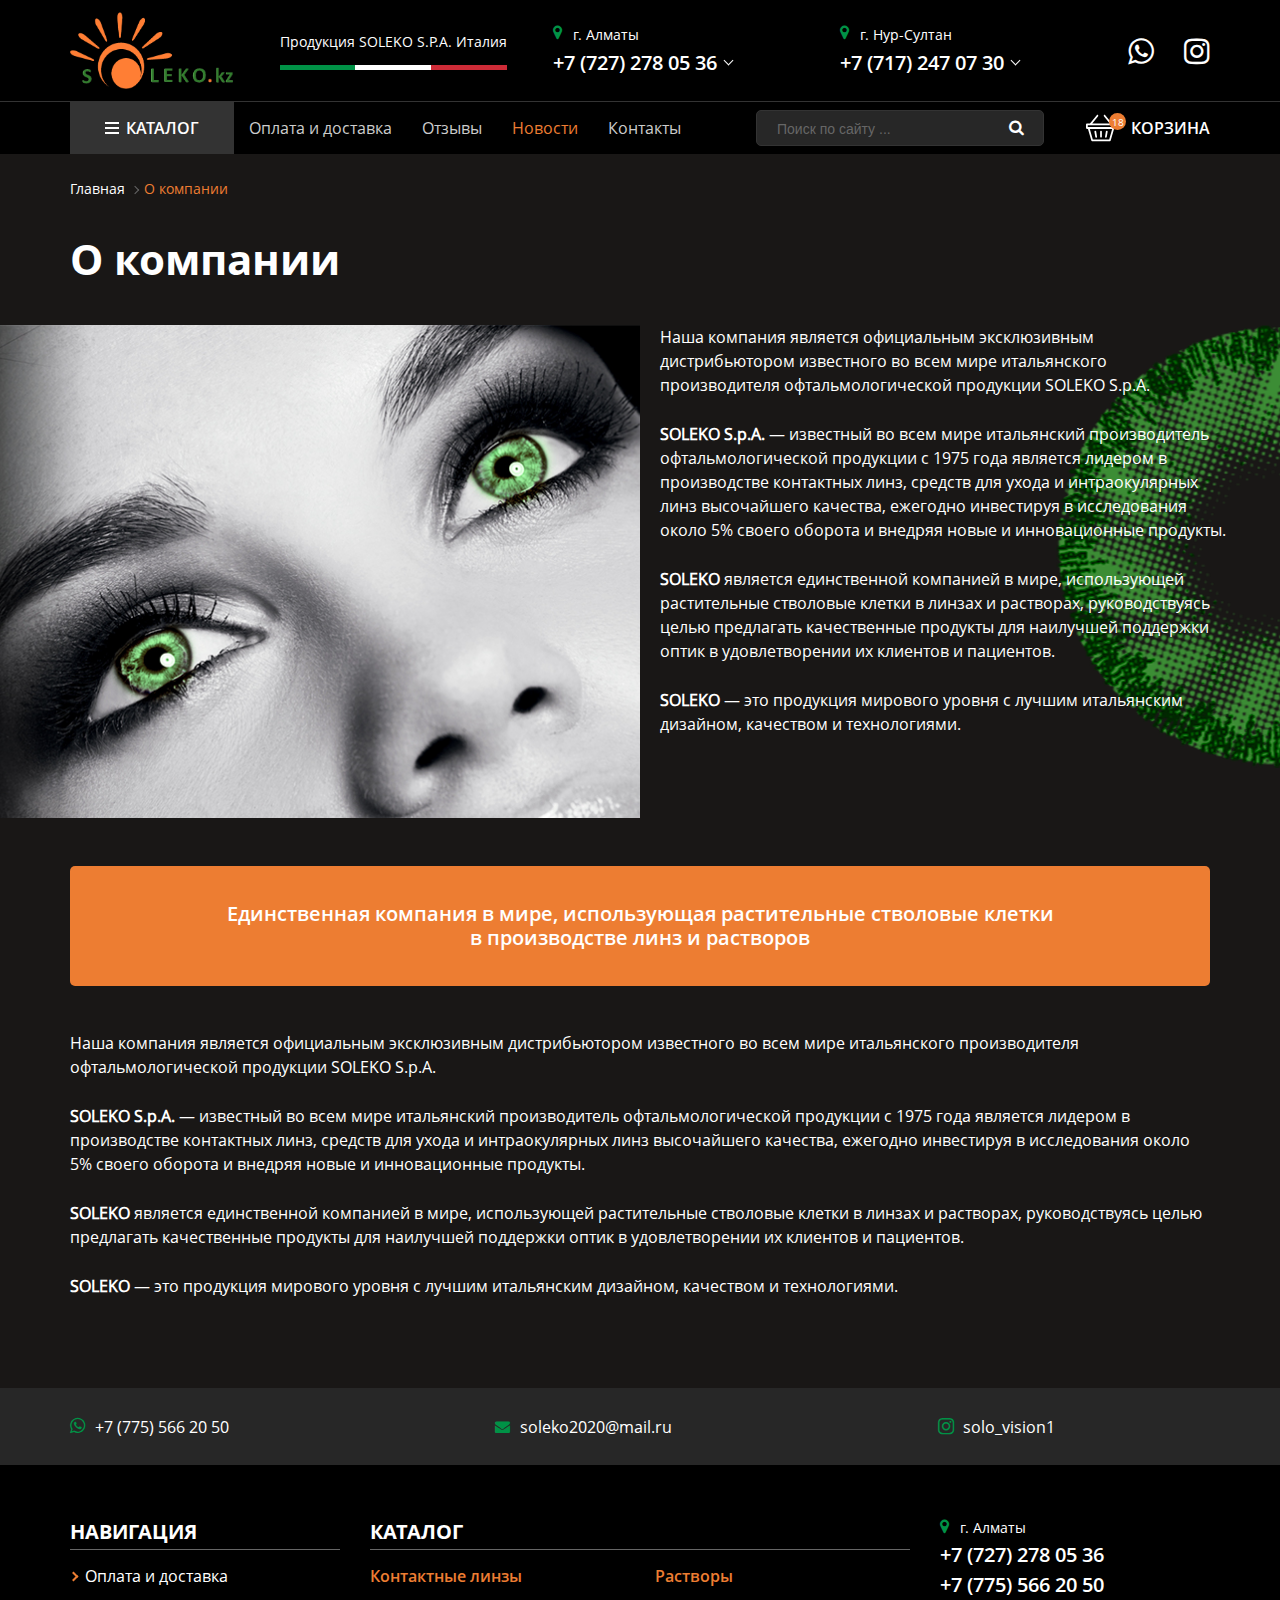
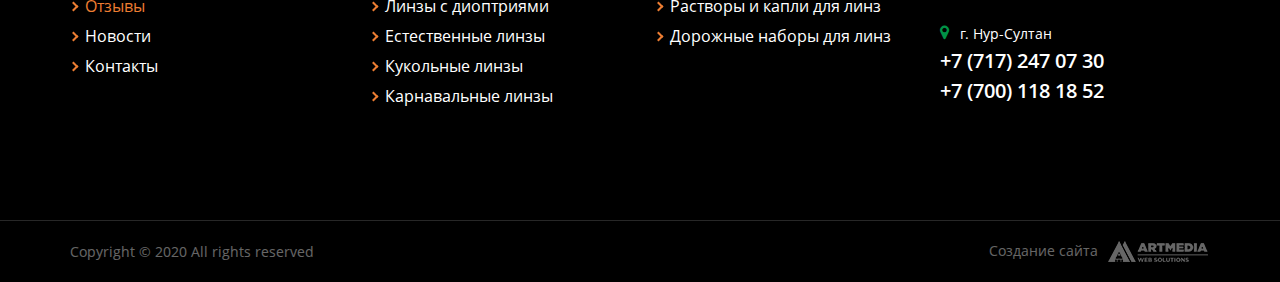
==== about.html @ b7d1049a "initial commit" ====
<!DOCTYPE html>
<html lang="ru">
<head>
	<meta charset="UTF-8">
    <meta name="viewport" content="width=device-width, initial-scale=1.0, maximum-scale=1">
    <meta http-equiv="X-UA-Compatible" content="ie=edge">
	<title>about</title>
	<link rel="stylesheet" href="css/libs.css">
	<link rel="stylesheet" href="css/style.css">
</head>
<body>
	<div class="preload">
		<div class="sk-double-bounce">
			<div class="sk-child sk-double-bounce-1"></div>
			<div class="sk-child sk-double-bounce-2"></div>
		</div>
	</div>
	
	<header class="header">
		<div class="header__upper">
			<div class="nav--btn">
				<span></span>
				<span></span>
				<span></span>
			</div>
			<div class="container flex spb center">
				<a href="index.html" class="logo-link"><img src="./img/logo.png" alt=""></a>
				<div class="col col--italy">
					<div class="text-sm">Продукция SOLEKO S.P.A. Италия</div>
					<div class="it-flag">
						<span></span>
						<span></span>
						<span></span>
					</div>
				</div>
	
				<div class="col col--loc">
					<div class="col--location text-sm">г. Алматы</div>
					<div class="dropdown">
						<a href="tel:+7(727)2780536">+7 (727) 278 05 36</a>
						<div class="trigger"></div>
						<div class="dropdown-menu">
							<a href="tel:+7(727)2780536">+7 (727) 278 05 37</a>
							<a href="tel:+7(727)2780536">+7 (727) 278 05 38</a>
							<a href="tel:+7(727)2780536">+7 (727) 278 05 49</a>
						</div>
					</div>
				</div>
	
				<div class="col col--loc">
					<div class="col--location text-sm">г. Нур-Султан</div>
					<div class="dropdown">
						<a href="tel:+7(727)2780536">+7 (717) 247 07 30</a>
						<div class="trigger"></div>
						<div class="dropdown-menu">
							<a href="tel:+7(727)2780536">+7 (727) 278 05 37</a>
							<a href="tel:+7(727)2780536">+7 (727) 278 05 38</a>
							<a href="tel:+7(727)2780536">+7 (727) 278 05 49</a>
						</div>
					</div>
				</div>
	
				<div class="h-soc flex center">
					<a href="https://wa.me/87272780536" target="_blank"><i class="fa fa-whatsapp" aria-hidden="true"></i></a>
					<a href="#" target="_blank"><i class="fa fa-instagram" aria-hidden="true"></i></a>
				</div>
	
			</div>
		</div>
	
		<div class="header__bottom">
			<div class="container flex spb center">
				<nav class="nav flex spb center">
					<div class="dropdown">
						<div class="ham">
							<span></span>
							<span></span>
							<span></span>
						</div>
						<a href="#" class="trigger">Каталог</a>
						<div class="dropdown-menu">
							<a href="category.html">Контактные линзы</a>
							<a href="category.html">Аксессуары</a>
							<a href="category.html">Растворы</a>
							<a href="category.html">Контактные линзы</a>
							<a href="category.html">Очки</a>
							<a href="category.html">Растворы</a>
						</div>
					</div>
	
					<a href="order.html">Оплата и доставка</a>
					<a href="#">Отзывы</a>
					<a href="#" class="active">Новости</a>
					<a href="contacts.html">Контакты</a>
				</nav>
	
				<div class="search-bar">
					<div class="m search-trigger"><i class="fa fa-search" aria-hidden="true"></i></div>
					<input type="search" required placeholder="Поиск по сайту ...">
					<button type="submit"><i class="fa fa-search" aria-hidden="true"></i></button>
				</div>
	
				<a href="cart.html" class="cart-link flex center">
					<img src="./img/basket.svg" alt="">
					<div class="mark">18</div>
					<span>Корзина</span>
				</a>
	
			</div>
		</div>
	
	</header>
	
	<div class="modal" id="success-send">
		<div class="modal__layer"></div>
		<div class="modal__block">
			<a href="#" class="close"></a>
			<h4>Ваша заявка успешно отправлена</h4>
		</div>
	</div>
	<div class="wrapper page about-page">

    <div class="h-bc container">
			<div class="breadcrumbs">
				<ul>
					<li><a href="index.html">Главная</a></li>
					<li>О компании</li>
				</ul>
			</div>
	
			<h1>О компании</h1>
		</div>

    <main class="ia">
			<img src="./img/side1.jpg" alt="" class="decor1">
			<img src="./img/g-l.png" alt="" class="decor2">
			<div class="ia__container">

        <p>Наша компания является официальным эксклюзивным дистрибьютором известного  во всем мире итальянского производителя офтальмологической  продукции SOLEKO S.p.A.</p>
        <p><b>SOLEKO S.p.A.</b> — известный во всем мире итальянский производитель офтальмологической  продукции с 1975 года является лидером
          в производстве контактных линз,  средств для ухода
          и интраокулярных линз высочайшего качества,  ежегодно инвестируя в исследования около 5% своего оборота и внедряя новые
          и инновационные продукты.</p>
        <p><b>SOLEKO</b> является единственной компанией в мире,  использующей  растительные стволовые клетки в линзах и растворах, руководствуясь  целью предлагать качественные продукты для наилучшей поддержки  оптик в удовлетворении их клиентов и пациентов.</p>
        <p><b>SOLEKO</b> — это продукция мирового уровня с  лучшим итальянским дизайном, качеством и технологиями.</p>

				
      </div>
      
      <div class="container">
        <div class="yellow-bar">
          Единственная компания в мире, использующая растительные стволовые клетки в производстве линз и растворов
        </div>
        <p>Наша компания является официальным эксклюзивным дистрибьютором известного  во всем мире итальянского производителя офтальмологической  продукции SOLEKO S.p.A.</p>
        <p><b>SOLEKO S.p.A.</b> — известный во всем мире итальянский производитель офтальмологической  продукции с 1975 года является лидером
          в производстве контактных линз,  средств для ухода
          и интраокулярных линз высочайшего качества,  ежегодно инвестируя в исследования около 5% своего оборота и внедряя новые
          и инновационные продукты.</p>
        <p><b>SOLEKO</b> является единственной компанией в мире,  использующей  растительные стволовые клетки в линзах и растворах, руководствуясь  целью предлагать качественные продукты для наилучшей поддержки  оптик в удовлетворении их клиентов и пациентов.</p>
        <p><b>SOLEKO</b> — это продукция мирового уровня с  лучшим итальянским дизайном, качеством и технологиями.</p>
      </div>
		</main>


  </div>
  <footer class="footer">
    <div class="footer__upper">
      <div class="container flex center spb">
        <a href="https://wa.me/87755662050" target="_blank" class="col--whatsapp">
          <span>+7 (775) 566 20 50</span>
        </a>
  
        <a href="mailto:soleko2020@mail.ru" target="_blank" class="col--email">
          <span>soleko2020@mail.ru</span>
        </a>
  
        <a href="#" target="_blank" class="col--inst">
          <span>solo_vision1</span>
        </a>
      </div>    
    </div>
  
    <div class="footer__middle">
      <div class="container grid3">
        <div class="f_col f--nav">
          <div class="f_col--title">Навигация</div>
          <ul class="check--list">
            <li><a href="#">Оплата и доставка</a></li>
            <li><a href="#" class="active">Отзывы</a></li>
            <li><a href="#">Новости</a></li>
            <li><a href="contacts.html">Контакты</a></li>
          </ul>
        </div>
  
        <div class="f_col f--cat">
          <div class="f_col--title">Каталог</div>
          <div class="grid2">
  
            <ul class="check--list with--subs">
              <li class="sub">Контактные линзы</li>
              <li><a href="category.html">Линзы с диоптриями</a></li>
              <li><a href="category.html">Естественные линзы</a></li>
              <li><a href="category.html">Кукольные линзы</a></li>
              <li><a href="category.html">Карнавальные линзы</a></li>
            </ul>
  
            <ul class="check--list with--subs">
              <li class="sub">Растворы</li>
              <li><a href="category.html">Растворы и капли для линз</a></li>
              <li><a href="category.html">Дорожные наборы для линз</a></li>
            </ul>
  
          </div>
        </div>
  
        <div class="f_col f--locations">
          <div class="loc--unit">
            <div class="col--location">г. Алматы</div>
            <a href="tel:+77272780536">+7 (727) 278 05 36</a>
            <a href="tel:+77272780536">+7 (775) 566 20 50</a>
          </div>
  
          <div class="loc--unit">
            <div class="col--location">г. Нур-Султан</div>
            <a href="tel:+77272780536">+7 (717) 247 07 30</a>
            <a href="tel:+77272780536">+7 (700) 118 18 52</a>
          </div>
        </div>
      </div>  
    </div>
  
    <div class="footer__bottom">
      <div class="container flex spb center">
        <div class="copy">Copyright © 2020 All rights reserved</div>
        <div class="art-link">
          <a href="https://www.artmedia.kz/" target="_blank">Создание сайта</a>
          <img src="./img/art.png" alt="">
        </div>
      </div>
    </div>
  </footer>
  <script type="text/javascript" src="js/jquery.js"></script>
  <script type="text/javascript" src="js/libs.js"></script>
  <script>
    wow = new WOW({
      boxClass:     'wow',      
      animateClass: 'animated', 
      offset:       0,          
      mobile:       false,       
      live:         true        
  })
  wow.init();		
  </script>
  <script type="text/javascript" src="js/main.js"></script>
  </body>
</html>
---- css/libs.css ----
@charset 'UTF-8';.slick-next,.slick-prev{font-size:0;line-height:0;position:absolute;top:50%;display:block;width:20px;height:20px;padding:0;-webkit-transform:translate(0,-50%);-ms-transform:translate(0,-50%);transform:translate(0,-50%);cursor:pointer;color:transparent;border:none;outline:0;background:0 0}.slick-next:focus,.slick-next:hover,.slick-prev:focus,.slick-prev:hover{color:transparent;outline:0;background:0 0}.slick-next:focus:before,.slick-next:hover:before,.slick-prev:focus:before,.slick-prev:hover:before{opacity:1}.slick-next.slick-disabled:before,.slick-prev.slick-disabled:before{opacity:.25}.slick-next:before,.slick-prev:before{font-family:slick;font-size:20px;line-height:1;opacity:.75;color:#fff;-webkit-font-smoothing:antialiased;-moz-osx-font-smoothing:grayscale}.slick-prev{left:-25px}[dir=rtl] .slick-prev{right:-25px;left:auto}.slick-prev:before{content:'←'}[dir=rtl] .slick-prev:before{content:'→'}.slick-next{right:-25px}[dir=rtl] .slick-next{right:auto;left:-25px}.slick-next:before{content:'→'}[dir=rtl] .slick-next:before{content:'←'}.slick-dotted.slick-slider{margin-bottom:30px}.slick-dots{position:absolute;bottom:-25px;display:block;width:100%;padding:0;margin:0;list-style:none;text-align:center}.slick-dots li{position:relative;display:inline-block;width:20px;height:20px;margin:0 5px;padding:0;cursor:pointer}.slick-dots li button{font-size:0;line-height:0;display:block;width:20px;height:20px;padding:5px;cursor:pointer;color:transparent;border:0;outline:0;background:0 0}.slick-dots li button:focus,.slick-dots li button:hover{outline:0}.slick-dots li button:focus:before,.slick-dots li button:hover:before{opacity:1}.slick-dots li button:before{font-family:slick;font-size:6px;line-height:20px;position:absolute;top:0;left:0;width:20px;height:20px;content:'•';text-align:center;opacity:.25;color:#000;-webkit-font-smoothing:antialiased;-moz-osx-font-smoothing:grayscale}.slick-dots li.slick-active button:before{opacity:.75;color:#000}.slick-slider{position:relative;display:block;box-sizing:border-box;-webkit-user-select:none;-moz-user-select:none;-ms-user-select:none;user-select:none;-webkit-touch-callout:none;-khtml-user-select:none;-ms-touch-action:pan-y;touch-action:pan-y;-webkit-tap-highlight-color:transparent}.slick-list{position:relative;display:block;overflow:hidden;margin:0;padding:0}.slick-list:focus{outline:0}.slick-list.dragging{cursor:pointer;cursor:hand}.slick-slider .slick-list,.slick-slider .slick-track{-webkit-transform:translate3d(0,0,0);-moz-transform:translate3d(0,0,0);-ms-transform:translate3d(0,0,0);-o-transform:translate3d(0,0,0);transform:translate3d(0,0,0)}.slick-track{position:relative;top:0;left:0;display:block}.slick-track:after,.slick-track:before{display:table;content:''}.slick-track:after{clear:both}.slick-loading .slick-track{visibility:hidden}.slick-slide{display:none;float:left;height:100%;min-height:1px}[dir=rtl] .slick-slide{float:right}.slick-slide img{display:block}.slick-slide.slick-loading img{display:none}.slick-slide.dragging img{pointer-events:none}.slick-initialized .slick-slide{display:block}.slick-loading .slick-slide{visibility:hidden}.slick-vertical .slick-slide{display:block;height:auto;border:1px solid transparent}.slick-arrow.slick-hidden{display:none}/*!
 * animate.css -http://daneden.me/animate
 * Version - 3.5.2
 * Licensed under the MIT license - http://opensource.org/licenses/MIT
 *
 * Copyright (c) 2017 Daniel Eden
 */.animated{animation-duration:1s;animation-fill-mode:both}.animated.infinite{animation-iteration-count:infinite}.animated.hinge{animation-duration:2s}.animated.bounceIn,.animated.bounceOut,.animated.flipOutX,.animated.flipOutY{animation-duration:.75s}@keyframes bounce{20%,53%,80%,from,to{animation-timing-function:cubic-bezier(.215,.61,.355,1);transform:translate3d(0,0,0)}40%,43%{animation-timing-function:cubic-bezier(.755,.050,.855,.060);transform:translate3d(0,-30px,0)}70%{animation-timing-function:cubic-bezier(.755,.050,.855,.060);transform:translate3d(0,-15px,0)}90%{transform:translate3d(0,-4px,0)}}.bounce{animation-name:bounce;transform-origin:center bottom}@keyframes flash{50%,from,to{opacity:1}25%,75%{opacity:0}}.flash{animation-name:flash}@keyframes pulse{from{transform:scale3d(1,1,1)}50%{transform:scale3d(1.05,1.05,1.05)}to{transform:scale3d(1,1,1)}}.pulse{animation-name:pulse}@keyframes rubberBand{from{transform:scale3d(1,1,1)}30%{transform:scale3d(1.25,.75,1)}40%{transform:scale3d(.75,1.25,1)}50%{transform:scale3d(1.15,.85,1)}65%{transform:scale3d(.95,1.05,1)}75%{transform:scale3d(1.05,.95,1)}to{transform:scale3d(1,1,1)}}.rubberBand{animation-name:rubberBand}@keyframes shake{from,to{transform:translate3d(0,0,0)}10%,30%,50%,70%,90%{transform:translate3d(-10px,0,0)}20%,40%,60%,80%{transform:translate3d(10px,0,0)}}.shake{animation-name:shake}@keyframes headShake{0%{transform:translateX(0)}6.5%{transform:translateX(-6px) rotateY(-9deg)}18.5%{transform:translateX(5px) rotateY(7deg)}31.5%{transform:translateX(-3px) rotateY(-5deg)}43.5%{transform:translateX(2px) rotateY(3deg)}50%{transform:translateX(0)}}.headShake{animation-timing-function:ease-in-out;animation-name:headShake}@keyframes swing{20%{transform:rotate3d(0,0,1,15deg)}40%{transform:rotate3d(0,0,1,-10deg)}60%{transform:rotate3d(0,0,1,5deg)}80%{transform:rotate3d(0,0,1,-5deg)}to{transform:rotate3d(0,0,1,0deg)}}.swing{transform-origin:top center;animation-name:swing}@keyframes tada{from{transform:scale3d(1,1,1)}10%,20%{transform:scale3d(.9,.9,.9) rotate3d(0,0,1,-3deg)}30%,50%,70%,90%{transform:scale3d(1.1,1.1,1.1) rotate3d(0,0,1,3deg)}40%,60%,80%{transform:scale3d(1.1,1.1,1.1) rotate3d(0,0,1,-3deg)}to{transform:scale3d(1,1,1)}}.tada{animation-name:tada}@keyframes wobble{from{transform:none}15%{transform:translate3d(-25%,0,0) rotate3d(0,0,1,-5deg)}30%{transform:translate3d(20%,0,0) rotate3d(0,0,1,3deg)}45%{transform:translate3d(-15%,0,0) rotate3d(0,0,1,-3deg)}60%{transform:translate3d(10%,0,0) rotate3d(0,0,1,2deg)}75%{transform:translate3d(-5%,0,0) rotate3d(0,0,1,-1deg)}to{transform:none}}.wobble{animation-name:wobble}@keyframes jello{11.1%,from,to{transform:none}22.2%{transform:skewX(-12.5deg) skewY(-12.5deg)}33.3%{transform:skewX(6.25deg) skewY(6.25deg)}44.4%{transform:skewX(-3.125deg) skewY(-3.125deg)}55.5%{transform:skewX(1.5625deg) skewY(1.5625deg)}66.6%{transform:skewX(-.78125deg) skewY(-.78125deg)}77.7%{transform:skewX(.390625deg) skewY(.390625deg)}88.8%{transform:skewX(-.1953125deg) skewY(-.1953125deg)}}.jello{animation-name:jello;transform-origin:center}@keyframes bounceIn{20%,40%,60%,80%,from,to{animation-timing-function:cubic-bezier(.215,.61,.355,1)}0%{opacity:0;transform:scale3d(.3,.3,.3)}20%{transform:scale3d(1.1,1.1,1.1)}40%{transform:scale3d(.9,.9,.9)}60%{opacity:1;transform:scale3d(1.03,1.03,1.03)}80%{transform:scale3d(.97,.97,.97)}to{opacity:1;transform:scale3d(1,1,1)}}.bounceIn{animation-name:bounceIn}@keyframes bounceInDown{60%,75%,90%,from,to{animation-timing-function:cubic-bezier(.215,.61,.355,1)}0%{opacity:0;transform:translate3d(0,-3000px,0)}60%{opacity:1;transform:translate3d(0,25px,0)}75%{transform:translate3d(0,-10px,0)}90%{transform:translate3d(0,5px,0)}to{transform:none}}.bounceInDown{animation-name:bounceInDown}@keyframes bounceInLeft{60%,75%,90%,from,to{animation-timing-function:cubic-bezier(.215,.61,.355,1)}0%{opacity:0;transform:translate3d(-3000px,0,0)}60%{opacity:1;transform:translate3d(25px,0,0)}75%{transform:translate3d(-10px,0,0)}90%{transform:translate3d(5px,0,0)}to{transform:none}}.bounceInLeft{animation-name:bounceInLeft}@keyframes bounceInRight{60%,75%,90%,from,to{animation-timing-function:cubic-bezier(.215,.61,.355,1)}from{opacity:0;transform:translate3d(3000px,0,0)}60%{opacity:1;transform:translate3d(-25px,0,0)}75%{transform:translate3d(10px,0,0)}90%{transform:translate3d(-5px,0,0)}to{transform:none}}.bounceInRight{animation-name:bounceInRight}@keyframes bounceInUp{60%,75%,90%,from,to{animation-timing-function:cubic-bezier(.215,.61,.355,1)}from{opacity:0;transform:translate3d(0,3000px,0)}60%{opacity:1;transform:translate3d(0,-20px,0)}75%{transform:translate3d(0,10px,0)}90%{transform:translate3d(0,-5px,0)}to{transform:translate3d(0,0,0)}}.bounceInUp{animation-name:bounceInUp}@keyframes bounceOut{20%{transform:scale3d(.9,.9,.9)}50%,55%{opacity:1;transform:scale3d(1.1,1.1,1.1)}to{opacity:0;transform:scale3d(.3,.3,.3)}}.bounceOut{animation-name:bounceOut}@keyframes bounceOutDown{20%{transform:translate3d(0,10px,0)}40%,45%{opacity:1;transform:translate3d(0,-20px,0)}to{opacity:0;transform:translate3d(0,2000px,0)}}.bounceOutDown{animation-name:bounceOutDown}@keyframes bounceOutLeft{20%{opacity:1;transform:translate3d(20px,0,0)}to{opacity:0;transform:translate3d(-2000px,0,0)}}.bounceOutLeft{animation-name:bounceOutLeft}@keyframes bounceOutRight{20%{opacity:1;transform:translate3d(-20px,0,0)}to{opacity:0;transform:translate3d(2000px,0,0)}}.bounceOutRight{animation-name:bounceOutRight}@keyframes bounceOutUp{20%{transform:translate3d(0,-10px,0)}40%,45%{opacity:1;transform:translate3d(0,20px,0)}to{opacity:0;transform:translate3d(0,-2000px,0)}}.bounceOutUp{animation-name:bounceOutUp}@keyframes fadeIn{from{opacity:0}to{opacity:1}}.fadeIn{animation-name:fadeIn}@keyframes fadeInDown{from{opacity:0;transform:translate3d(0,-100%,0)}to{opacity:1;transform:none}}.fadeInDown{animation-name:fadeInDown}@keyframes fadeInDownBig{from{opacity:0;transform:translate3d(0,-2000px,0)}to{opacity:1;transform:none}}.fadeInDownBig{animation-name:fadeInDownBig}@keyframes fadeInLeft{from{opacity:0;transform:translate3d(-100%,0,0)}to{opacity:1;transform:none}}.fadeInLeft{animation-name:fadeInLeft}@keyframes fadeInLeftBig{from{opacity:0;transform:translate3d(-2000px,0,0)}to{opacity:1;transform:none}}.fadeInLeftBig{animation-name:fadeInLeftBig}@keyframes fadeInRight{from{opacity:0;transform:translate3d(100%,0,0)}to{opacity:1;transform:none}}.fadeInRight{animation-name:fadeInRight}@keyframes fadeInRightBig{from{opacity:0;transform:translate3d(2000px,0,0)}to{opacity:1;transform:none}}.fadeInRightBig{animation-name:fadeInRightBig}@keyframes fadeInUp{from{opacity:0;transform:translate3d(0,100%,0)}to{opacity:1;transform:none}}.fadeInUp{animation-name:fadeInUp}@keyframes fadeInUpBig{from{opacity:0;transform:translate3d(0,2000px,0)}to{opacity:1;transform:none}}.fadeInUpBig{animation-name:fadeInUpBig}@keyframes fadeOut{from{opacity:1}to{opacity:0}}.fadeOut{animation-name:fadeOut}@keyframes fadeOutDown{from{opacity:1}to{opacity:0;transform:translate3d(0,100%,0)}}.fadeOutDown{animation-name:fadeOutDown}@keyframes fadeOutDownBig{from{opacity:1}to{opacity:0;transform:translate3d(0,2000px,0)}}.fadeOutDownBig{animation-name:fadeOutDownBig}@keyframes fadeOutLeft{from{opacity:1}to{opacity:0;transform:translate3d(-100%,0,0)}}.fadeOutLeft{animation-name:fadeOutLeft}@keyframes fadeOutLeftBig{from{opacity:1}to{opacity:0;transform:translate3d(-2000px,0,0)}}.fadeOutLeftBig{animation-name:fadeOutLeftBig}@keyframes fadeOutRight{from{opacity:1}to{opacity:0;transform:translate3d(100%,0,0)}}.fadeOutRight{animation-name:fadeOutRight}@keyframes fadeOutRightBig{from{opacity:1}to{opacity:0;transform:translate3d(2000px,0,0)}}.fadeOutRightBig{animation-name:fadeOutRightBig}@keyframes fadeOutUp{from{opacity:1}to{opacity:0;transform:translate3d(0,-100%,0)}}.fadeOutUp{animation-name:fadeOutUp}@keyframes fadeOutUpBig{from{opacity:1}to{opacity:0;transform:translate3d(0,-2000px,0)}}.fadeOutUpBig{animation-name:fadeOutUpBig}@keyframes flip{from{transform:perspective(400px) rotate3d(0,1,0,-360deg);animation-timing-function:ease-out}40%{transform:perspective(400px) translate3d(0,0,150px) rotate3d(0,1,0,-190deg);animation-timing-function:ease-out}50%{transform:perspective(400px) translate3d(0,0,150px) rotate3d(0,1,0,-170deg);animation-timing-function:ease-in}80%{transform:perspective(400px) scale3d(.95,.95,.95);animation-timing-function:ease-in}to{transform:perspective(400px);animation-timing-function:ease-in}}.animated.flip{-webkit-backface-visibility:visible;backface-visibility:visible;animation-name:flip}@keyframes flipInX{from{transform:perspective(400px) rotate3d(1,0,0,90deg);animation-timing-function:ease-in;opacity:0}40%{transform:perspective(400px) rotate3d(1,0,0,-20deg);animation-timing-function:ease-in}60%{transform:perspective(400px) rotate3d(1,0,0,10deg);opacity:1}80%{transform:perspective(400px) rotate3d(1,0,0,-5deg)}to{transform:perspective(400px)}}.flipInX{-webkit-backface-visibility:visible!important;backface-visibility:visible!important;animation-name:flipInX}@keyframes flipInY{from{transform:perspective(400px) rotate3d(0,1,0,90deg);animation-timing-function:ease-in;opacity:0}40%{transform:perspective(400px) rotate3d(0,1,0,-20deg);animation-timing-function:ease-in}60%{transform:perspective(400px) rotate3d(0,1,0,10deg);opacity:1}80%{transform:perspective(400px) rotate3d(0,1,0,-5deg)}to{transform:perspective(400px)}}.flipInY{-webkit-backface-visibility:visible!important;backface-visibility:visible!important;animation-name:flipInY}@keyframes flipOutX{from{transform:perspective(400px)}30%{transform:perspective(400px) rotate3d(1,0,0,-20deg);opacity:1}to{transform:perspective(400px) rotate3d(1,0,0,90deg);opacity:0}}.flipOutX{animation-name:flipOutX;-webkit-backface-visibility:visible!important;backface-visibility:visible!important}@keyframes flipOutY{from{transform:perspective(400px)}30%{transform:perspective(400px) rotate3d(0,1,0,-15deg);opacity:1}to{transform:perspective(400px) rotate3d(0,1,0,90deg);opacity:0}}.flipOutY{-webkit-backface-visibility:visible!important;backface-visibility:visible!important;animation-name:flipOutY}@keyframes lightSpeedIn{from{transform:translate3d(100%,0,0) skewX(-30deg);opacity:0}60%{transform:skewX(20deg);opacity:1}80%{transform:skewX(-5deg);opacity:1}to{transform:none;opacity:1}}.lightSpeedIn{animation-name:lightSpeedIn;animation-timing-function:ease-out}@keyframes lightSpeedOut{from{opacity:1}to{transform:translate3d(100%,0,0) skewX(30deg);opacity:0}}.lightSpeedOut{animation-name:lightSpeedOut;animation-timing-function:ease-in}@keyframes rotateIn{from{transform-origin:center;transform:rotate3d(0,0,1,-200deg);opacity:0}to{transform-origin:center;transform:none;opacity:1}}.rotateIn{animation-name:rotateIn}@keyframes rotateInDownLeft{from{transform-origin:left bottom;transform:rotate3d(0,0,1,-45deg);opacity:0}to{transform-origin:left bottom;transform:none;opacity:1}}.rotateInDownLeft{animation-name:rotateInDownLeft}@keyframes rotateInDownRight{from{transform-origin:right bottom;transform:rotate3d(0,0,1,45deg);opacity:0}to{transform-origin:right bottom;transform:none;opacity:1}}.rotateInDownRight{animation-name:rotateInDownRight}@keyframes rotateInUpLeft{from{transform-origin:left bottom;transform:rotate3d(0,0,1,45deg);opacity:0}to{transform-origin:left bottom;transform:none;opacity:1}}.rotateInUpLeft{animation-name:rotateInUpLeft}@keyframes rotateInUpRight{from{transform-origin:right bottom;transform:rotate3d(0,0,1,-90deg);opacity:0}to{transform-origin:right bottom;transform:none;opacity:1}}.rotateInUpRight{animation-name:rotateInUpRight}@keyframes rotateOut{from{transform-origin:center;opacity:1}to{transform-origin:center;transform:rotate3d(0,0,1,200deg);opacity:0}}.rotateOut{animation-name:rotateOut}@keyframes rotateOutDownLeft{from{transform-origin:left bottom;opacity:1}to{transform-origin:left bottom;transform:rotate3d(0,0,1,45deg);opacity:0}}.rotateOutDownLeft{animation-name:rotateOutDownLeft}@keyframes rotateOutDownRight{from{transform-origin:right bottom;opacity:1}to{transform-origin:right bottom;transform:rotate3d(0,0,1,-45deg);opacity:0}}.rotateOutDownRight{animation-name:rotateOutDownRight}@keyframes rotateOutUpLeft{from{transform-origin:left bottom;opacity:1}to{transform-origin:left bottom;transform:rotate3d(0,0,1,-45deg);opacity:0}}.rotateOutUpLeft{animation-name:rotateOutUpLeft}@keyframes rotateOutUpRight{from{transform-origin:right bottom;opacity:1}to{transform-origin:right bottom;transform:rotate3d(0,0,1,90deg);opacity:0}}.rotateOutUpRight{animation-name:rotateOutUpRight}@keyframes hinge{0%{transform-origin:top left;animation-timing-function:ease-in-out}20%,60%{transform:rotate3d(0,0,1,80deg);transform-origin:top left;animation-timing-function:ease-in-out}40%,80%{transform:rotate3d(0,0,1,60deg);transform-origin:top left;animation-timing-function:ease-in-out;opacity:1}to{transform:translate3d(0,700px,0);opacity:0}}.hinge{animation-name:hinge}@keyframes jackInTheBox{from{opacity:0;transform:scale(.1) rotate(30deg);transform-origin:center bottom}50%{transform:rotate(-10deg)}70%{transform:rotate(3deg)}to{opacity:1;transform:scale(1)}}.jackInTheBox{animation-name:jackInTheBox}@keyframes rollIn{from{opacity:0;transform:translate3d(-100%,0,0) rotate3d(0,0,1,-120deg)}to{opacity:1;transform:none}}.rollIn{animation-name:rollIn}@keyframes rollOut{from{opacity:1}to{opacity:0;transform:translate3d(100%,0,0) rotate3d(0,0,1,120deg)}}.rollOut{animation-name:rollOut}@keyframes zoomIn{from{opacity:0;transform:scale3d(.3,.3,.3)}50%{opacity:1}}.zoomIn{animation-name:zoomIn}@keyframes zoomInDown{from{opacity:0;transform:scale3d(.1,.1,.1) translate3d(0,-1000px,0);animation-timing-function:cubic-bezier(.55,.055,.675,.19)}60%{opacity:1;transform:scale3d(.475,.475,.475) translate3d(0,60px,0);animation-timing-function:cubic-bezier(.175,.885,.32,1)}}.zoomInDown{animation-name:zoomInDown}@keyframes zoomInLeft{from{opacity:0;transform:scale3d(.1,.1,.1) translate3d(-1000px,0,0);animation-timing-function:cubic-bezier(.55,.055,.675,.19)}60%{opacity:1;transform:scale3d(.475,.475,.475) translate3d(10px,0,0);animation-timing-function:cubic-bezier(.175,.885,.32,1)}}.zoomInLeft{animation-name:zoomInLeft}@keyframes zoomInRight{from{opacity:0;transform:scale3d(.1,.1,.1) translate3d(1000px,0,0);animation-timing-function:cubic-bezier(.55,.055,.675,.19)}60%{opacity:1;transform:scale3d(.475,.475,.475) translate3d(-10px,0,0);animation-timing-function:cubic-bezier(.175,.885,.32,1)}}.zoomInRight{animation-name:zoomInRight}@keyframes zoomInUp{from{opacity:0;transform:scale3d(.1,.1,.1) translate3d(0,1000px,0);animation-timing-function:cubic-bezier(.55,.055,.675,.19)}60%{opacity:1;transform:scale3d(.475,.475,.475) translate3d(0,-60px,0);animation-timing-function:cubic-bezier(.175,.885,.32,1)}}.zoomInUp{animation-name:zoomInUp}@keyframes zoomOut{from{opacity:1}50%{opacity:0;transform:scale3d(.3,.3,.3)}to{opacity:0}}.zoomOut{animation-name:zoomOut}@keyframes zoomOutDown{40%{opacity:1;transform:scale3d(.475,.475,.475) translate3d(0,-60px,0);animation-timing-function:cubic-bezier(.55,.055,.675,.19)}to{opacity:0;transform:scale3d(.1,.1,.1) translate3d(0,2000px,0);transform-origin:center bottom;animation-timing-function:cubic-bezier(.175,.885,.32,1)}}.zoomOutDown{animation-name:zoomOutDown}@keyframes zoomOutLeft{40%{opacity:1;transform:scale3d(.475,.475,.475) translate3d(42px,0,0)}to{opacity:0;transform:scale(.1) translate3d(-2000px,0,0);transform-origin:left center}}.zoomOutLeft{animation-name:zoomOutLeft}@keyframes zoomOutRight{40%{opacity:1;transform:scale3d(.475,.475,.475) translate3d(-42px,0,0)}to{opacity:0;transform:scale(.1) translate3d(2000px,0,0);transform-origin:right center}}.zoomOutRight{animation-name:zoomOutRight}@keyframes zoomOutUp{40%{opacity:1;transform:scale3d(.475,.475,.475) translate3d(0,60px,0);animation-timing-function:cubic-bezier(.55,.055,.675,.19)}to{opacity:0;transform:scale3d(.1,.1,.1) translate3d(0,-2000px,0);transform-origin:center bottom;animation-timing-function:cubic-bezier(.175,.885,.32,1)}}.zoomOutUp{animation-name:zoomOutUp}@keyframes slideInDown{from{transform:translate3d(0,-100%,0);visibility:visible}to{transform:translate3d(0,0,0)}}.slideInDown{animation-name:slideInDown}@keyframes slideInLeft{from{transform:translate3d(-100%,0,0);visibility:visible}to{transform:translate3d(0,0,0)}}.slideInLeft{animation-name:slideInLeft}@keyframes slideInRight{from{transform:translate3d(100%,0,0);visibility:visible}to{transform:translate3d(0,0,0)}}.slideInRight{animation-name:slideInRight}@keyframes slideInUp{from{transform:translate3d(0,100%,0);visibility:visible}to{transform:translate3d(0,0,0)}}.slideInUp{animation-name:slideInUp}@keyframes slideOutDown{from{transform:translate3d(0,0,0)}to{visibility:hidden;transform:translate3d(0,100%,0)}}.slideOutDown{animation-name:slideOutDown}@keyframes slideOutLeft{from{transform:translate3d(0,0,0)}to{visibility:hidden;transform:translate3d(-100%,0,0)}}.slideOutLeft{animation-name:slideOutLeft}@keyframes slideOutRight{from{transform:translate3d(0,0,0)}to{visibility:hidden;transform:translate3d(100%,0,0)}}.slideOutRight{animation-name:slideOutRight}@keyframes slideOutUp{from{transform:translate3d(0,0,0)}to{visibility:hidden;transform:translate3d(0,-100%,0)}}.slideOutUp{animation-name:slideOutUp}.fancybox-enabled{overflow:hidden}.fancybox-enabled body{overflow:visible;height:100%}.fancybox-is-hidden{position:absolute;top:-9999px;left:-9999px;visibility:hidden}.fancybox-container{position:fixed;top:0;left:0;width:100%;height:100%;z-index:99993;-webkit-tap-highlight-color:transparent;-webkit-backface-visibility:hidden;backface-visibility:hidden;-webkit-transform:translateZ(0);transform:translateZ(0)}.fancybox-container~.fancybox-container{z-index:99992}.fancybox-bg,.fancybox-inner,.fancybox-outer,.fancybox-stage{position:absolute;top:0;right:0;bottom:0;left:0}.fancybox-outer{overflow-y:auto;-webkit-overflow-scrolling:touch}.fancybox-bg{background:#1e1e1e;opacity:0;transition-duration:inherit;transition-property:opacity;transition-timing-function:cubic-bezier(.47,0,.74,.71)}.fancybox-is-open .fancybox-bg{opacity:.87;transition-timing-function:cubic-bezier(.22,.61,.36,1)}.fancybox-caption-wrap,.fancybox-infobar,.fancybox-toolbar{position:absolute;direction:ltr;z-index:99997;opacity:0;visibility:hidden;transition:opacity .25s,visibility 0s linear .25s;box-sizing:border-box}.fancybox-show-caption .fancybox-caption-wrap,.fancybox-show-infobar .fancybox-infobar,.fancybox-show-toolbar .fancybox-toolbar{opacity:1;visibility:visible;transition:opacity .25s,visibility 0s}.fancybox-infobar{top:0;left:50%;margin-left:-79px}.fancybox-infobar__body{display:inline-block;width:70px;line-height:44px;font-size:13px;font-family:Helvetica Neue,Helvetica,Arial,sans-serif;text-align:center;color:#ddd;background-color:rgba(30,30,30,.7);pointer-events:none;-webkit-user-select:none;-moz-user-select:none;-ms-user-select:none;user-select:none;-webkit-touch-callout:none;-webkit-tap-highlight-color:transparent;-webkit-font-smoothing:subpixel-antialiased}.fancybox-toolbar{top:0;right:0}.fancybox-stage{overflow:hidden;direction:ltr;z-index:99994;-webkit-transform:translateZ(0)}.fancybox-slide{position:absolute;top:0;left:0;width:100%;height:100%;margin:0;padding:0;overflow:auto;outline:0;white-space:normal;box-sizing:border-box;text-align:center;z-index:99994;-webkit-overflow-scrolling:touch;display:none;-webkit-backface-visibility:hidden;backface-visibility:hidden;transition-property:opacity,-webkit-transform;transition-property:transform,opacity;transition-property:transform,opacity,-webkit-transform;-webkit-transform-style:preserve-3d;transform-style:preserve-3d}.fancybox-slide:before{content:"";display:inline-block;vertical-align:middle;height:100%;width:0}.fancybox-is-sliding .fancybox-slide,.fancybox-slide--current,.fancybox-slide--next,.fancybox-slide--previous{display:block}.fancybox-slide--image{overflow:visible}.fancybox-slide--image:before{display:none}.fancybox-slide--video .fancybox-content,.fancybox-slide--video iframe{background:#000}.fancybox-slide--map .fancybox-content,.fancybox-slide--map iframe{background:#e5e3df}.fancybox-slide--next{z-index:99995}.fancybox-slide>div{display:inline-block;position:relative;padding:24px;margin:44px 0;border-width:0;vertical-align:middle;text-align:left;background-color:#fff;overflow:auto;box-sizing:border-box}.fancybox-slide .fancybox-image-wrap{position:absolute;top:0;left:0;margin:0;padding:0;border:0;z-index:99995;background:0 0;cursor:default;overflow:visible;-webkit-transform-origin:top left;transform-origin:top left;background-size:100% 100%;background-repeat:no-repeat;-webkit-backface-visibility:hidden;backface-visibility:hidden;-webkit-user-select:none;-moz-user-select:none;-ms-user-select:none;user-select:none}.fancybox-can-zoomOut .fancybox-image-wrap{cursor:zoom-out}.fancybox-can-zoomIn .fancybox-image-wrap{cursor:zoom-in}.fancybox-can-drag .fancybox-image-wrap{cursor:-webkit-grab;cursor:grab}.fancybox-is-dragging .fancybox-image-wrap{cursor:-webkit-grabbing;cursor:grabbing}.fancybox-image,.fancybox-spaceball{position:absolute;top:0;left:0;width:100%;height:100%;margin:0;padding:0;border:0;max-width:none;max-height:none;-webkit-user-select:none;-moz-user-select:none;-ms-user-select:none;user-select:none}.fancybox-spaceball{z-index:1}.fancybox-slide--iframe .fancybox-content{padding:0;width:80%;height:80%;max-width:calc(100% - 100px);max-height:calc(100% - 88px);overflow:visible;background:#fff}.fancybox-iframe{display:block;padding:0;border:0;height:100%}.fancybox-error,.fancybox-iframe{margin:0;width:100%;background:#fff}.fancybox-error{padding:40px;max-width:380px;cursor:default}.fancybox-error p{margin:0;padding:0;color:#444;font:16px/20px Helvetica Neue,Helvetica,Arial,sans-serif}.fancybox-close-small{position:absolute;top:0;right:0;width:44px;height:44px;padding:0;margin:0;border:0;border-radius:0;outline:0;background:0 0;z-index:10;cursor:pointer}.fancybox-close-small:after{content:"×";position:absolute;top:5px;right:5px;width:30px;height:30px;font:20px/30px Arial,Helvetica Neue,Helvetica,sans-serif;color:#888;font-weight:300;text-align:center;border-radius:50%;border-width:0;background:#fff;transition:background .25s;box-sizing:border-box;z-index:2}.fancybox-close-small:focus:after{outline:1px dotted #888}.fancybox-close-small:hover:after{color:#555;background:#eee}.fancybox-slide--iframe .fancybox-close-small{top:0;right:-44px}.fancybox-slide--iframe .fancybox-close-small:after{background:0 0;font-size:35px;color:#aaa}.fancybox-slide--iframe .fancybox-close-small:hover:after{color:#fff}.fancybox-caption-wrap{bottom:0;left:0;right:0;padding:60px 30px 0;background:linear-gradient(180deg,transparent 0,rgba(0,0,0,.1) 20%,rgba(0,0,0,.2) 40%,rgba(0,0,0,.6) 80%,rgba(0,0,0,.8));pointer-events:none}.fancybox-caption{padding:30px 0;border-top:1px solid hsla(0,0%,100%,.4);font-size:14px;font-family:Helvetica Neue,Helvetica,Arial,sans-serif;color:#fff;line-height:20px;-webkit-text-size-adjust:none}.fancybox-caption a,.fancybox-caption button,.fancybox-caption select{pointer-events:all}.fancybox-caption a{color:#fff;text-decoration:underline}.fancybox-button{display:inline-block;position:relative;margin:0;padding:0;border:0;width:44px;height:44px;line-height:44px;text-align:center;background:0 0;color:#ddd;border-radius:0;cursor:pointer;vertical-align:top;outline:0}.fancybox-button[disabled]{cursor:default;pointer-events:none}.fancybox-button,.fancybox-infobar__body{background:rgba(30,30,30,.6)}.fancybox-button:hover:not([disabled]){color:#fff;background:rgba(0,0,0,.8)}.fancybox-button:after,.fancybox-button:before{content:"";pointer-events:none;position:absolute;background-color:currentColor;color:currentColor;opacity:.9;box-sizing:border-box;display:inline-block}.fancybox-button[disabled]:after,.fancybox-button[disabled]:before{opacity:.3}.fancybox-button--left:after,.fancybox-button--right:after{top:18px;width:6px;height:6px;background:0 0;border-top:2px solid currentColor;border-right:2px solid currentColor}.fancybox-button--left:after{left:20px;-webkit-transform:rotate(-135deg);transform:rotate(-135deg)}.fancybox-button--right:after{right:20px;-webkit-transform:rotate(45deg);transform:rotate(45deg)}.fancybox-button--left{border-bottom-left-radius:5px}.fancybox-button--right{border-bottom-right-radius:5px}.fancybox-button--close:after,.fancybox-button--close:before{content:"";display:inline-block;position:absolute;height:2px;width:16px;top:calc(50% - 1px);left:calc(50% - 8px)}.fancybox-button--close:before{-webkit-transform:rotate(45deg);transform:rotate(45deg)}.fancybox-button--close:after{-webkit-transform:rotate(-45deg);transform:rotate(-45deg)}.fancybox-arrow{position:absolute;top:50%;margin:-50px 0 0;height:100px;width:54px;padding:0;border:0;outline:0;background:0 0;cursor:pointer;z-index:99995;opacity:0;-webkit-user-select:none;-moz-user-select:none;-ms-user-select:none;user-select:none;transition:opacity .25s}.fancybox-arrow:after{content:"";position:absolute;top:28px;width:44px;height:44px;background-color:rgba(30,30,30,.8);background-image:url([data-uri]);background-repeat:no-repeat;background-position:50%;background-size:24px 24px}.fancybox-arrow--right{right:0}.fancybox-arrow--left{left:0;-webkit-transform:scaleX(-1);transform:scaleX(-1)}.fancybox-arrow--left:after,.fancybox-arrow--right:after{left:0}.fancybox-show-nav .fancybox-arrow{opacity:.6}.fancybox-show-nav .fancybox-arrow[disabled]{opacity:.3}.fancybox-slide>.fancybox-loading{border:6px solid hsla(0,0%,39%,.4);border-top:6px solid hsla(0,0%,100%,.6);border-radius:100%;height:50px;width:50px;-webkit-animation:a .8s infinite linear;animation:a .8s infinite linear;background:0 0;position:absolute;top:50%;left:50%;margin-top:-25px;margin-left:-25px;z-index:99999}@-webkit-keyframes a{0%{-webkit-transform:rotate(0);transform:rotate(0)}to{-webkit-transform:rotate(359deg);transform:rotate(359deg)}}@keyframes a{0%{-webkit-transform:rotate(0);transform:rotate(0)}to{-webkit-transform:rotate(359deg);transform:rotate(359deg)}}.fancybox-animated{transition-timing-function:cubic-bezier(0,0,.25,1)}.fancybox-fx-slide.fancybox-slide--previous{-webkit-transform:translate3d(-100%,0,0);transform:translate3d(-100%,0,0);opacity:0}.fancybox-fx-slide.fancybox-slide--next{-webkit-transform:translate3d(100%,0,0);transform:translate3d(100%,0,0);opacity:0}.fancybox-fx-slide.fancybox-slide--current{-webkit-transform:translateZ(0);transform:translateZ(0);opacity:1}.fancybox-fx-fade.fancybox-slide--next,.fancybox-fx-fade.fancybox-slide--previous{opacity:0;transition-timing-function:cubic-bezier(.19,1,.22,1)}.fancybox-fx-fade.fancybox-slide--current{opacity:1}.fancybox-fx-zoom-in-out.fancybox-slide--previous{-webkit-transform:scale3d(1.5,1.5,1.5);transform:scale3d(1.5,1.5,1.5);opacity:0}.fancybox-fx-zoom-in-out.fancybox-slide--next{-webkit-transform:scale3d(.5,.5,.5);transform:scale3d(.5,.5,.5);opacity:0}.fancybox-fx-zoom-in-out.fancybox-slide--current{-webkit-transform:scaleX(1);transform:scaleX(1);opacity:1}.fancybox-fx-rotate.fancybox-slide--previous{-webkit-transform:rotate(-1turn);transform:rotate(-1turn);opacity:0}.fancybox-fx-rotate.fancybox-slide--next{-webkit-transform:rotate(1turn);transform:rotate(1turn);opacity:0}.fancybox-fx-rotate.fancybox-slide--current{-webkit-transform:rotate(0);transform:rotate(0);opacity:1}.fancybox-fx-circular.fancybox-slide--previous{-webkit-transform:scale3d(0,0,0) translate3d(-100%,0,0);transform:scale3d(0,0,0) translate3d(-100%,0,0);opacity:0}.fancybox-fx-circular.fancybox-slide--next{-webkit-transform:scale3d(0,0,0) translate3d(100%,0,0);transform:scale3d(0,0,0) translate3d(100%,0,0);opacity:0}.fancybox-fx-circular.fancybox-slide--current{-webkit-transform:scaleX(1) translateZ(0);transform:scaleX(1) translateZ(0);opacity:1}.fancybox-fx-tube.fancybox-slide--previous{-webkit-transform:translate3d(-100%,0,0) scale(.1) skew(-10deg);transform:translate3d(-100%,0,0) scale(.1) skew(-10deg)}.fancybox-fx-tube.fancybox-slide--next{-webkit-transform:translate3d(100%,0,0) scale(.1) skew(10deg);transform:translate3d(100%,0,0) scale(.1) skew(10deg)}.fancybox-fx-tube.fancybox-slide--current{-webkit-transform:translateZ(0) scale(1);transform:translateZ(0) scale(1)}@media (max-width:800px){.fancybox-infobar{left:0;margin-left:0}.fancybox-button--left,.fancybox-button--right{display:none!important}.fancybox-caption{padding:20px 0;margin:0}}.fancybox-button--fullscreen:before{width:15px;height:11px;left:calc(50% - 7px);top:calc(50% - 6px);border:2px solid;background:0 0}.fancybox-button--pause:before,.fancybox-button--play:before{top:calc(50% - 6px);left:calc(50% - 4px);background:0 0}.fancybox-button--play:before{width:0;height:0;border-top:6px inset transparent;border-bottom:6px inset transparent;border-left:10px solid;border-radius:1px}.fancybox-button--pause:before{width:7px;height:11px;border-style:solid;border-width:0 2px}.fancybox-button--thumbs,.fancybox-thumbs{display:none}@media (min-width:800px){.fancybox-button--thumbs{display:inline-block}.fancybox-button--thumbs span{font-size:23px}.fancybox-button--thumbs:before{width:3px;height:3px;top:calc(50% - 2px);left:calc(50% - 2px);box-shadow:0 -4px 0,-4px -4px 0,4px -4px 0,inset 0 0 0 32px,-4px 0 0,4px 0 0,0 4px 0,-4px 4px 0,4px 4px 0}.fancybox-thumbs{position:absolute;top:0;right:0;bottom:0;left:auto;width:220px;margin:0;padding:5px 5px 0 0;background:#fff;word-break:normal;-webkit-tap-highlight-color:transparent;-webkit-overflow-scrolling:touch;-ms-overflow-style:-ms-autohiding-scrollbar;box-sizing:border-box;z-index:99995}.fancybox-show-thumbs .fancybox-thumbs{display:block}.fancybox-show-thumbs .fancybox-inner{right:220px}.fancybox-thumbs>ul{list-style:none;position:absolute;position:relative;width:100%;height:100%;margin:0;padding:0;overflow-x:hidden;overflow-y:auto;font-size:0}.fancybox-thumbs>ul>li{float:left;overflow:hidden;max-width:50%;padding:0;margin:0;width:105px;height:75px;position:relative;cursor:pointer;outline:0;border:5px solid transparent;border-top-width:0;border-right-width:0;-webkit-tap-highlight-color:transparent;-webkit-backface-visibility:hidden;backface-visibility:hidden;box-sizing:border-box}li.fancybox-thumbs-loading{background:rgba(0,0,0,.1)}.fancybox-thumbs>ul>li>img{position:absolute;top:0;left:0;min-width:100%;min-height:100%;max-width:none;max-height:none;-webkit-touch-callout:none;-webkit-user-select:none;-moz-user-select:none;-ms-user-select:none;user-select:none}.fancybox-thumbs>ul>li:before{content:"";position:absolute;top:0;right:0;bottom:0;left:0;border-radius:2px;border:4px solid #4ea7f9;z-index:99991;opacity:0;transition:all .2s cubic-bezier(.25,.46,.45,.94)}.fancybox-thumbs>ul>li.fancybox-thumbs-active:before{opacity:1}}/*!
 *  Font Awesome 4.7.0 by @davegandy - http://fontawesome.io - @fontawesome
 *  License - http://fontawesome.io/license (Font: SIL OFL 1.1, CSS: MIT License)
 */.fa.fa-pull-left,.fa.pull-left{margin-right:.3em}.fa,.fa-stack{display:inline-block}.fa-fw,.fa-li{text-align:center}.fa{font:normal normal normal 14px/1 FontAwesome;font-size:inherit;text-rendering:auto;-webkit-font-smoothing:antialiased;-moz-osx-font-smoothing:grayscale}.fa-lg{font-size:1.33333333em;line-height:.75em;vertical-align:-15%}.fa-2x{font-size:2em}.fa-3x{font-size:3em}.fa-4x{font-size:4em}.fa-5x{font-size:5em}.fa-fw{width:1.28571429em}.fa-ul{padding-left:0;margin-left:2.14285714em;list-style-type:none}.fa.fa-pull-right,.fa.pull-right{margin-left:.3em}.fa-ul>li{position:relative}.fa-li{position:absolute;left:-2.14285714em;width:2.14285714em;top:.14285714em}.fa-li.fa-lg{left:-1.85714286em}.fa-border{padding:.2em .25em .15em;border:.08em solid #eee;border-radius:.1em}.fa-pull-left{float:left}.fa-pull-right,.pull-right{float:right}.pull-left{float:left}.fa-spin{-webkit-animation:fa-spin 2s infinite linear;animation:fa-spin 2s infinite linear}.fa-pulse{-webkit-animation:fa-spin 1s infinite steps(8);animation:fa-spin 1s infinite steps(8)}@-webkit-keyframes fa-spin{0%{-webkit-transform:rotate(0);transform:rotate(0)}100%{-webkit-transform:rotate(359deg);transform:rotate(359deg)}}@keyframes fa-spin{0%{-webkit-transform:rotate(0);transform:rotate(0)}100%{-webkit-transform:rotate(359deg);transform:rotate(359deg)}}.fa-rotate-90{-webkit-transform:rotate(90deg);-ms-transform:rotate(90deg);transform:rotate(90deg)}.fa-rotate-180{-webkit-transform:rotate(180deg);-ms-transform:rotate(180deg);transform:rotate(180deg)}.fa-rotate-270{-webkit-transform:rotate(270deg);-ms-transform:rotate(270deg);transform:rotate(270deg)}.fa-flip-horizontal{-webkit-transform:scale(-1,1);-ms-transform:scale(-1,1);transform:scale(-1,1)}.fa-flip-vertical{-webkit-transform:scale(1,-1);-ms-transform:scale(1,-1);transform:scale(1,-1)}:root .fa-flip-horizontal,:root .fa-flip-vertical,:root .fa-rotate-180,:root .fa-rotate-270,:root .fa-rotate-90{filter:none}.fa-stack{position:relative;width:2em;height:2em;line-height:2em;vertical-align:middle}.fa-stack-1x,.fa-stack-2x{position:absolute;left:0;width:100%;text-align:center}.fa-stack-1x{line-height:inherit}.fa-stack-2x{font-size:2em}.fa-inverse{color:#fff}.fa-glass:before{content:"\f000"}.fa-music:before{content:"\f001"}.fa-search:before{content:"\f002"}.fa-envelope-o:before{content:"\f003"}.fa-heart:before{content:"\f004"}.fa-star:before{content:"\f005"}.fa-star-o:before{content:"\f006"}.fa-user:before{content:"\f007"}.fa-film:before{content:"\f008"}.fa-th-large:before{content:"\f009"}.fa-th:before{content:"\f00a"}.fa-th-list:before{content:"\f00b"}.fa-check:before{content:"\f00c"}.fa-close:before,.fa-remove:before,.fa-times:before{content:"\f00d"}.fa-search-plus:before{content:"\f00e"}.fa-search-minus:before{content:"\f010"}.fa-power-off:before{content:"\f011"}.fa-signal:before{content:"\f012"}.fa-cog:before,.fa-gear:before{content:"\f013"}.fa-trash-o:before{content:"\f014"}.fa-home:before{content:"\f015"}.fa-file-o:before{content:"\f016"}.fa-clock-o:before{content:"\f017"}.fa-road:before{content:"\f018"}.fa-download:before{content:"\f019"}.fa-arrow-circle-o-down:before{content:"\f01a"}.fa-arrow-circle-o-up:before{content:"\f01b"}.fa-inbox:before{content:"\f01c"}.fa-play-circle-o:before{content:"\f01d"}.fa-repeat:before,.fa-rotate-right:before{content:"\f01e"}.fa-refresh:before{content:"\f021"}.fa-list-alt:before{content:"\f022"}.fa-lock:before{content:"\f023"}.fa-flag:before{content:"\f024"}.fa-headphones:before{content:"\f025"}.fa-volume-off:before{content:"\f026"}.fa-volume-down:before{content:"\f027"}.fa-volume-up:before{content:"\f028"}.fa-qrcode:before{content:"\f029"}.fa-barcode:before{content:"\f02a"}.fa-tag:before{content:"\f02b"}.fa-tags:before{content:"\f02c"}.fa-book:before{content:"\f02d"}.fa-bookmark:before{content:"\f02e"}.fa-print:before{content:"\f02f"}.fa-camera:before{content:"\f030"}.fa-font:before{content:"\f031"}.fa-bold:before{content:"\f032"}.fa-italic:before{content:"\f033"}.fa-text-height:before{content:"\f034"}.fa-text-width:before{content:"\f035"}.fa-align-left:before{content:"\f036"}.fa-align-center:before{content:"\f037"}.fa-align-right:before{content:"\f038"}.fa-align-justify:before{content:"\f039"}.fa-list:before{content:"\f03a"}.fa-dedent:before,.fa-outdent:before{content:"\f03b"}.fa-indent:before{content:"\f03c"}.fa-video-camera:before{content:"\f03d"}.fa-image:before,.fa-photo:before,.fa-picture-o:before{content:"\f03e"}.fa-pencil:before{content:"\f040"}.fa-map-marker:before{content:"\f041"}.fa-adjust:before{content:"\f042"}.fa-tint:before{content:"\f043"}.fa-edit:before,.fa-pencil-square-o:before{content:"\f044"}.fa-share-square-o:before{content:"\f045"}.fa-check-square-o:before{content:"\f046"}.fa-arrows:before{content:"\f047"}.fa-step-backward:before{content:"\f048"}.fa-fast-backward:before{content:"\f049"}.fa-backward:before{content:"\f04a"}.fa-play:before{content:"\f04b"}.fa-pause:before{content:"\f04c"}.fa-stop:before{content:"\f04d"}.fa-forward:before{content:"\f04e"}.fa-fast-forward:before{content:"\f050"}.fa-step-forward:before{content:"\f051"}.fa-eject:before{content:"\f052"}.fa-chevron-left:before{content:"\f053"}.fa-chevron-right:before{content:"\f054"}.fa-plus-circle:before{content:"\f055"}.fa-minus-circle:before{content:"\f056"}.fa-times-circle:before{content:"\f057"}.fa-check-circle:before{content:"\f058"}.fa-question-circle:before{content:"\f059"}.fa-info-circle:before{content:"\f05a"}.fa-crosshairs:before{content:"\f05b"}.fa-times-circle-o:before{content:"\f05c"}.fa-check-circle-o:before{content:"\f05d"}.fa-ban:before{content:"\f05e"}.fa-arrow-left:before{content:"\f060"}.fa-arrow-right:before{content:"\f061"}.fa-arrow-up:before{content:"\f062"}.fa-arrow-down:before{content:"\f063"}.fa-mail-forward:before,.fa-share:before{content:"\f064"}.fa-expand:before{content:"\f065"}.fa-compress:before{content:"\f066"}.fa-plus:before{content:"\f067"}.fa-minus:before{content:"\f068"}.fa-asterisk:before{content:"\f069"}.fa-exclamation-circle:before{content:"\f06a"}.fa-gift:before{content:"\f06b"}.fa-leaf:before{content:"\f06c"}.fa-fire:before{content:"\f06d"}.fa-eye:before{content:"\f06e"}.fa-eye-slash:before{content:"\f070"}.fa-exclamation-triangle:before,.fa-warning:before{content:"\f071"}.fa-plane:before{content:"\f072"}.fa-calendar:before{content:"\f073"}.fa-random:before{content:"\f074"}.fa-comment:before{content:"\f075"}.fa-magnet:before{content:"\f076"}.fa-chevron-up:before{content:"\f077"}.fa-chevron-down:before{content:"\f078"}.fa-retweet:before{content:"\f079"}.fa-shopping-cart:before{content:"\f07a"}.fa-folder:before{content:"\f07b"}.fa-folder-open:before{content:"\f07c"}.fa-arrows-v:before{content:"\f07d"}.fa-arrows-h:before{content:"\f07e"}.fa-bar-chart-o:before,.fa-bar-chart:before{content:"\f080"}.fa-twitter-square:before{content:"\f081"}.fa-facebook-square:before{content:"\f082"}.fa-camera-retro:before{content:"\f083"}.fa-key:before{content:"\f084"}.fa-cogs:before,.fa-gears:before{content:"\f085"}.fa-comments:before{content:"\f086"}.fa-thumbs-o-up:before{content:"\f087"}.fa-thumbs-o-down:before{content:"\f088"}.fa-star-half:before{content:"\f089"}.fa-heart-o:before{content:"\f08a"}.fa-sign-out:before{content:"\f08b"}.fa-linkedin-square:before{content:"\f08c"}.fa-thumb-tack:before{content:"\f08d"}.fa-external-link:before{content:"\f08e"}.fa-sign-in:before{content:"\f090"}.fa-trophy:before{content:"\f091"}.fa-github-square:before{content:"\f092"}.fa-upload:before{content:"\f093"}.fa-lemon-o:before{content:"\f094"}.fa-phone:before{content:"\f095"}.fa-square-o:before{content:"\f096"}.fa-bookmark-o:before{content:"\f097"}.fa-phone-square:before{content:"\f098"}.fa-twitter:before{content:"\f099"}.fa-facebook-f:before,.fa-facebook:before{content:"\f09a"}.fa-github:before{content:"\f09b"}.fa-unlock:before{content:"\f09c"}.fa-credit-card:before{content:"\f09d"}.fa-feed:before,.fa-rss:before{content:"\f09e"}.fa-hdd-o:before{content:"\f0a0"}.fa-bullhorn:before{content:"\f0a1"}.fa-bell:before{content:"\f0f3"}.fa-certificate:before{content:"\f0a3"}.fa-hand-o-right:before{content:"\f0a4"}.fa-hand-o-left:before{content:"\f0a5"}.fa-hand-o-up:before{content:"\f0a6"}.fa-hand-o-down:before{content:"\f0a7"}.fa-arrow-circle-left:before{content:"\f0a8"}.fa-arrow-circle-right:before{content:"\f0a9"}.fa-arrow-circle-up:before{content:"\f0aa"}.fa-arrow-circle-down:before{content:"\f0ab"}.fa-globe:before{content:"\f0ac"}.fa-wrench:before{content:"\f0ad"}.fa-tasks:before{content:"\f0ae"}.fa-filter:before{content:"\f0b0"}.fa-briefcase:before{content:"\f0b1"}.fa-arrows-alt:before{content:"\f0b2"}.fa-group:before,.fa-users:before{content:"\f0c0"}.fa-chain:before,.fa-link:before{content:"\f0c1"}.fa-cloud:before{content:"\f0c2"}.fa-flask:before{content:"\f0c3"}.fa-cut:before,.fa-scissors:before{content:"\f0c4"}.fa-copy:before,.fa-files-o:before{content:"\f0c5"}.fa-paperclip:before{content:"\f0c6"}.fa-floppy-o:before,.fa-save:before{content:"\f0c7"}.fa-square:before{content:"\f0c8"}.fa-bars:before,.fa-navicon:before,.fa-reorder:before{content:"\f0c9"}.fa-list-ul:before{content:"\f0ca"}.fa-list-ol:before{content:"\f0cb"}.fa-strikethrough:before{content:"\f0cc"}.fa-underline:before{content:"\f0cd"}.fa-table:before{content:"\f0ce"}.fa-magic:before{content:"\f0d0"}.fa-truck:before{content:"\f0d1"}.fa-pinterest:before{content:"\f0d2"}.fa-pinterest-square:before{content:"\f0d3"}.fa-google-plus-square:before{content:"\f0d4"}.fa-google-plus:before{content:"\f0d5"}.fa-money:before{content:"\f0d6"}.fa-caret-down:before{content:"\f0d7"}.fa-caret-up:before{content:"\f0d8"}.fa-caret-left:before{content:"\f0d9"}.fa-caret-right:before{content:"\f0da"}.fa-columns:before{content:"\f0db"}.fa-sort:before,.fa-unsorted:before{content:"\f0dc"}.fa-sort-desc:before,.fa-sort-down:before{content:"\f0dd"}.fa-sort-asc:before,.fa-sort-up:before{content:"\f0de"}.fa-envelope:before{content:"\f0e0"}.fa-linkedin:before{content:"\f0e1"}.fa-rotate-left:before,.fa-undo:before{content:"\f0e2"}.fa-gavel:before,.fa-legal:before{content:"\f0e3"}.fa-dashboard:before,.fa-tachometer:before{content:"\f0e4"}.fa-comment-o:before{content:"\f0e5"}.fa-comments-o:before{content:"\f0e6"}.fa-bolt:before,.fa-flash:before{content:"\f0e7"}.fa-sitemap:before{content:"\f0e8"}.fa-umbrella:before{content:"\f0e9"}.fa-clipboard:before,.fa-paste:before{content:"\f0ea"}.fa-lightbulb-o:before{content:"\f0eb"}.fa-exchange:before{content:"\f0ec"}.fa-cloud-download:before{content:"\f0ed"}.fa-cloud-upload:before{content:"\f0ee"}.fa-user-md:before{content:"\f0f0"}.fa-stethoscope:before{content:"\f0f1"}.fa-suitcase:before{content:"\f0f2"}.fa-bell-o:before{content:"\f0a2"}.fa-coffee:before{content:"\f0f4"}.fa-cutlery:before{content:"\f0f5"}.fa-file-text-o:before{content:"\f0f6"}.fa-building-o:before{content:"\f0f7"}.fa-hospital-o:before{content:"\f0f8"}.fa-ambulance:before{content:"\f0f9"}.fa-medkit:before{content:"\f0fa"}.fa-fighter-jet:before{content:"\f0fb"}.fa-beer:before{content:"\f0fc"}.fa-h-square:before{content:"\f0fd"}.fa-plus-square:before{content:"\f0fe"}.fa-angle-double-left:before{content:"\f100"}.fa-angle-double-right:before{content:"\f101"}.fa-angle-double-up:before{content:"\f102"}.fa-angle-double-down:before{content:"\f103"}.fa-angle-left:before{content:"\f104"}.fa-angle-right:before{content:"\f105"}.fa-angle-up:before{content:"\f106"}.fa-angle-down:before{content:"\f107"}.fa-desktop:before{content:"\f108"}.fa-laptop:before{content:"\f109"}.fa-tablet:before{content:"\f10a"}.fa-mobile-phone:before,.fa-mobile:before{content:"\f10b"}.fa-circle-o:before{content:"\f10c"}.fa-quote-left:before{content:"\f10d"}.fa-quote-right:before{content:"\f10e"}.fa-spinner:before{content:"\f110"}.fa-circle:before{content:"\f111"}.fa-mail-reply:before,.fa-reply:before{content:"\f112"}.fa-github-alt:before{content:"\f113"}.fa-folder-o:before{content:"\f114"}.fa-folder-open-o:before{content:"\f115"}.fa-smile-o:before{content:"\f118"}.fa-frown-o:before{content:"\f119"}.fa-meh-o:before{content:"\f11a"}.fa-gamepad:before{content:"\f11b"}.fa-keyboard-o:before{content:"\f11c"}.fa-flag-o:before{content:"\f11d"}.fa-flag-checkered:before{content:"\f11e"}.fa-terminal:before{content:"\f120"}.fa-code:before{content:"\f121"}.fa-mail-reply-all:before,.fa-reply-all:before{content:"\f122"}.fa-star-half-empty:before,.fa-star-half-full:before,.fa-star-half-o:before{content:"\f123"}.fa-location-arrow:before{content:"\f124"}.fa-crop:before{content:"\f125"}.fa-code-fork:before{content:"\f126"}.fa-chain-broken:before,.fa-unlink:before{content:"\f127"}.fa-question:before{content:"\f128"}.fa-info:before{content:"\f129"}.fa-exclamation:before{content:"\f12a"}.fa-superscript:before{content:"\f12b"}.fa-subscript:before{content:"\f12c"}.fa-eraser:before{content:"\f12d"}.fa-puzzle-piece:before{content:"\f12e"}.fa-microphone:before{content:"\f130"}.fa-microphone-slash:before{content:"\f131"}.fa-shield:before{content:"\f132"}.fa-calendar-o:before{content:"\f133"}.fa-fire-extinguisher:before{content:"\f134"}.fa-rocket:before{content:"\f135"}.fa-maxcdn:before{content:"\f136"}.fa-chevron-circle-left:before{content:"\f137"}.fa-chevron-circle-right:before{content:"\f138"}.fa-chevron-circle-up:before{content:"\f139"}.fa-chevron-circle-down:before{content:"\f13a"}.fa-html5:before{content:"\f13b"}.fa-css3:before{content:"\f13c"}.fa-anchor:before{content:"\f13d"}.fa-unlock-alt:before{content:"\f13e"}.fa-bullseye:before{content:"\f140"}.fa-ellipsis-h:before{content:"\f141"}.fa-ellipsis-v:before{content:"\f142"}.fa-rss-square:before{content:"\f143"}.fa-play-circle:before{content:"\f144"}.fa-ticket:before{content:"\f145"}.fa-minus-square:before{content:"\f146"}.fa-minus-square-o:before{content:"\f147"}.fa-level-up:before{content:"\f148"}.fa-level-down:before{content:"\f149"}.fa-check-square:before{content:"\f14a"}.fa-pencil-square:before{content:"\f14b"}.fa-external-link-square:before{content:"\f14c"}.fa-share-square:before{content:"\f14d"}.fa-compass:before{content:"\f14e"}.fa-caret-square-o-down:before,.fa-toggle-down:before{content:"\f150"}.fa-caret-square-o-up:before,.fa-toggle-up:before{content:"\f151"}.fa-caret-square-o-right:before,.fa-toggle-right:before{content:"\f152"}.fa-eur:before,.fa-euro:before{content:"\f153"}.fa-gbp:before{content:"\f154"}.fa-dollar:before,.fa-usd:before{content:"\f155"}.fa-inr:before,.fa-rupee:before{content:"\f156"}.fa-cny:before,.fa-jpy:before,.fa-rmb:before,.fa-yen:before{content:"\f157"}.fa-rouble:before,.fa-rub:before,.fa-ruble:before{content:"\f158"}.fa-krw:before,.fa-won:before{content:"\f159"}.fa-bitcoin:before,.fa-btc:before{content:"\f15a"}.fa-file:before{content:"\f15b"}.fa-file-text:before{content:"\f15c"}.fa-sort-alpha-asc:before{content:"\f15d"}.fa-sort-alpha-desc:before{content:"\f15e"}.fa-sort-amount-asc:before{content:"\f160"}.fa-sort-amount-desc:before{content:"\f161"}.fa-sort-numeric-asc:before{content:"\f162"}.fa-sort-numeric-desc:before{content:"\f163"}.fa-thumbs-up:before{content:"\f164"}.fa-thumbs-down:before{content:"\f165"}.fa-youtube-square:before{content:"\f166"}.fa-youtube:before{content:"\f167"}.fa-xing:before{content:"\f168"}.fa-xing-square:before{content:"\f169"}.fa-youtube-play:before{content:"\f16a"}.fa-dropbox:before{content:"\f16b"}.fa-stack-overflow:before{content:"\f16c"}.fa-instagram:before{content:"\f16d"}.fa-flickr:before{content:"\f16e"}.fa-adn:before{content:"\f170"}.fa-bitbucket:before{content:"\f171"}.fa-bitbucket-square:before{content:"\f172"}.fa-tumblr:before{content:"\f173"}.fa-tumblr-square:before{content:"\f174"}.fa-long-arrow-down:before{content:"\f175"}.fa-long-arrow-up:before{content:"\f176"}.fa-long-arrow-left:before{content:"\f177"}.fa-long-arrow-right:before{content:"\f178"}.fa-apple:before{content:"\f179"}.fa-windows:before{content:"\f17a"}.fa-android:before{content:"\f17b"}.fa-linux:before{content:"\f17c"}.fa-dribbble:before{content:"\f17d"}.fa-skype:before{content:"\f17e"}.fa-foursquare:before{content:"\f180"}.fa-trello:before{content:"\f181"}.fa-female:before{content:"\f182"}.fa-male:before{content:"\f183"}.fa-gittip:before,.fa-gratipay:before{content:"\f184"}.fa-sun-o:before{content:"\f185"}.fa-moon-o:before{content:"\f186"}.fa-archive:before{content:"\f187"}.fa-bug:before{content:"\f188"}.fa-vk:before{content:"\f189"}.fa-weibo:before{content:"\f18a"}.fa-renren:before{content:"\f18b"}.fa-pagelines:before{content:"\f18c"}.fa-stack-exchange:before{content:"\f18d"}.fa-arrow-circle-o-right:before{content:"\f18e"}.fa-arrow-circle-o-left:before{content:"\f190"}.fa-caret-square-o-left:before,.fa-toggle-left:before{content:"\f191"}.fa-dot-circle-o:before{content:"\f192"}.fa-wheelchair:before{content:"\f193"}.fa-vimeo-square:before{content:"\f194"}.fa-try:before,.fa-turkish-lira:before{content:"\f195"}.fa-plus-square-o:before{content:"\f196"}.fa-space-shuttle:before{content:"\f197"}.fa-slack:before{content:"\f198"}.fa-envelope-square:before{content:"\f199"}.fa-wordpress:before{content:"\f19a"}.fa-openid:before{content:"\f19b"}.fa-bank:before,.fa-institution:before,.fa-university:before{content:"\f19c"}.fa-graduation-cap:before,.fa-mortar-board:before{content:"\f19d"}.fa-yahoo:before{content:"\f19e"}.fa-google:before{content:"\f1a0"}.fa-reddit:before{content:"\f1a1"}.fa-reddit-square:before{content:"\f1a2"}.fa-stumbleupon-circle:before{content:"\f1a3"}.fa-stumbleupon:before{content:"\f1a4"}.fa-delicious:before{content:"\f1a5"}.fa-digg:before{content:"\f1a6"}.fa-pied-piper-pp:before{content:"\f1a7"}.fa-pied-piper-alt:before{content:"\f1a8"}.fa-drupal:before{content:"\f1a9"}.fa-joomla:before{content:"\f1aa"}.fa-language:before{content:"\f1ab"}.fa-fax:before{content:"\f1ac"}.fa-building:before{content:"\f1ad"}.fa-child:before{content:"\f1ae"}.fa-paw:before{content:"\f1b0"}.fa-spoon:before{content:"\f1b1"}.fa-cube:before{content:"\f1b2"}.fa-cubes:before{content:"\f1b3"}.fa-behance:before{content:"\f1b4"}.fa-behance-square:before{content:"\f1b5"}.fa-steam:before{content:"\f1b6"}.fa-steam-square:before{content:"\f1b7"}.fa-recycle:before{content:"\f1b8"}.fa-automobile:before,.fa-car:before{content:"\f1b9"}.fa-cab:before,.fa-taxi:before{content:"\f1ba"}.fa-tree:before{content:"\f1bb"}.fa-spotify:before{content:"\f1bc"}.fa-deviantart:before{content:"\f1bd"}.fa-soundcloud:before{content:"\f1be"}.fa-database:before{content:"\f1c0"}.fa-file-pdf-o:before{content:"\f1c1"}.fa-file-word-o:before{content:"\f1c2"}.fa-file-excel-o:before{content:"\f1c3"}.fa-file-powerpoint-o:before{content:"\f1c4"}.fa-file-image-o:before,.fa-file-photo-o:before,.fa-file-picture-o:before{content:"\f1c5"}.fa-file-archive-o:before,.fa-file-zip-o:before{content:"\f1c6"}.fa-file-audio-o:before,.fa-file-sound-o:before{content:"\f1c7"}.fa-file-movie-o:before,.fa-file-video-o:before{content:"\f1c8"}.fa-file-code-o:before{content:"\f1c9"}.fa-vine:before{content:"\f1ca"}.fa-codepen:before{content:"\f1cb"}.fa-jsfiddle:before{content:"\f1cc"}.fa-life-bouy:before,.fa-life-buoy:before,.fa-life-ring:before,.fa-life-saver:before,.fa-support:before{content:"\f1cd"}.fa-circle-o-notch:before{content:"\f1ce"}.fa-ra:before,.fa-rebel:before,.fa-resistance:before{content:"\f1d0"}.fa-empire:before,.fa-ge:before{content:"\f1d1"}.fa-git-square:before{content:"\f1d2"}.fa-git:before{content:"\f1d3"}.fa-hacker-news:before,.fa-y-combinator-square:before,.fa-yc-square:before{content:"\f1d4"}.fa-tencent-weibo:before{content:"\f1d5"}.fa-qq:before{content:"\f1d6"}.fa-wechat:before,.fa-weixin:before{content:"\f1d7"}.fa-paper-plane:before,.fa-send:before{content:"\f1d8"}.fa-paper-plane-o:before,.fa-send-o:before{content:"\f1d9"}.fa-history:before{content:"\f1da"}.fa-circle-thin:before{content:"\f1db"}.fa-header:before{content:"\f1dc"}.fa-paragraph:before{content:"\f1dd"}.fa-sliders:before{content:"\f1de"}.fa-share-alt:before{content:"\f1e0"}.fa-share-alt-square:before{content:"\f1e1"}.fa-bomb:before{content:"\f1e2"}.fa-futbol-o:before,.fa-soccer-ball-o:before{content:"\f1e3"}.fa-tty:before{content:"\f1e4"}.fa-binoculars:before{content:"\f1e5"}.fa-plug:before{content:"\f1e6"}.fa-slideshare:before{content:"\f1e7"}.fa-twitch:before{content:"\f1e8"}.fa-yelp:before{content:"\f1e9"}.fa-newspaper-o:before{content:"\f1ea"}.fa-wifi:before{content:"\f1eb"}.fa-calculator:before{content:"\f1ec"}.fa-paypal:before{content:"\f1ed"}.fa-google-wallet:before{content:"\f1ee"}.fa-cc-visa:before{content:"\f1f0"}.fa-cc-mastercard:before{content:"\f1f1"}.fa-cc-discover:before{content:"\f1f2"}.fa-cc-amex:before{content:"\f1f3"}.fa-cc-paypal:before{content:"\f1f4"}.fa-cc-stripe:before{content:"\f1f5"}.fa-bell-slash:before{content:"\f1f6"}.fa-bell-slash-o:before{content:"\f1f7"}.fa-trash:before{content:"\f1f8"}.fa-copyright:before{content:"\f1f9"}.fa-at:before{content:"\f1fa"}.fa-eyedropper:before{content:"\f1fb"}.fa-paint-brush:before{content:"\f1fc"}.fa-birthday-cake:before{content:"\f1fd"}.fa-area-chart:before{content:"\f1fe"}.fa-pie-chart:before{content:"\f200"}.fa-line-chart:before{content:"\f201"}.fa-lastfm:before{content:"\f202"}.fa-lastfm-square:before{content:"\f203"}.fa-toggle-off:before{content:"\f204"}.fa-toggle-on:before{content:"\f205"}.fa-bicycle:before{content:"\f206"}.fa-bus:before{content:"\f207"}.fa-ioxhost:before{content:"\f208"}.fa-angellist:before{content:"\f209"}.fa-cc:before{content:"\f20a"}.fa-ils:before,.fa-shekel:before,.fa-sheqel:before{content:"\f20b"}.fa-meanpath:before{content:"\f20c"}.fa-buysellads:before{content:"\f20d"}.fa-connectdevelop:before{content:"\f20e"}.fa-dashcube:before{content:"\f210"}.fa-forumbee:before{content:"\f211"}.fa-leanpub:before{content:"\f212"}.fa-sellsy:before{content:"\f213"}.fa-shirtsinbulk:before{content:"\f214"}.fa-simplybuilt:before{content:"\f215"}.fa-skyatlas:before{content:"\f216"}.fa-cart-plus:before{content:"\f217"}.fa-cart-arrow-down:before{content:"\f218"}.fa-diamond:before{content:"\f219"}.fa-ship:before{content:"\f21a"}.fa-user-secret:before{content:"\f21b"}.fa-motorcycle:before{content:"\f21c"}.fa-street-view:before{content:"\f21d"}.fa-heartbeat:before{content:"\f21e"}.fa-venus:before{content:"\f221"}.fa-mars:before{content:"\f222"}.fa-mercury:before{content:"\f223"}.fa-intersex:before,.fa-transgender:before{content:"\f224"}.fa-transgender-alt:before{content:"\f225"}.fa-venus-double:before{content:"\f226"}.fa-mars-double:before{content:"\f227"}.fa-venus-mars:before{content:"\f228"}.fa-mars-stroke:before{content:"\f229"}.fa-mars-stroke-v:before{content:"\f22a"}.fa-mars-stroke-h:before{content:"\f22b"}.fa-neuter:before{content:"\f22c"}.fa-genderless:before{content:"\f22d"}.fa-facebook-official:before{content:"\f230"}.fa-pinterest-p:before{content:"\f231"}.fa-whatsapp:before{content:"\f232"}.fa-server:before{content:"\f233"}.fa-user-plus:before{content:"\f234"}.fa-user-times:before{content:"\f235"}.fa-bed:before,.fa-hotel:before{content:"\f236"}.fa-viacoin:before{content:"\f237"}.fa-train:before{content:"\f238"}.fa-subway:before{content:"\f239"}.fa-medium:before{content:"\f23a"}.fa-y-combinator:before,.fa-yc:before{content:"\f23b"}.fa-optin-monster:before{content:"\f23c"}.fa-opencart:before{content:"\f23d"}.fa-expeditedssl:before{content:"\f23e"}.fa-battery-4:before,.fa-battery-full:before,.fa-battery:before{content:"\f240"}.fa-battery-3:before,.fa-battery-three-quarters:before{content:"\f241"}.fa-battery-2:before,.fa-battery-half:before{content:"\f242"}.fa-battery-1:before,.fa-battery-quarter:before{content:"\f243"}.fa-battery-0:before,.fa-battery-empty:before{content:"\f244"}.fa-mouse-pointer:before{content:"\f245"}.fa-i-cursor:before{content:"\f246"}.fa-object-group:before{content:"\f247"}.fa-object-ungroup:before{content:"\f248"}.fa-sticky-note:before{content:"\f249"}.fa-sticky-note-o:before{content:"\f24a"}.fa-cc-jcb:before{content:"\f24b"}.fa-cc-diners-club:before{content:"\f24c"}.fa-clone:before{content:"\f24d"}.fa-balance-scale:before{content:"\f24e"}.fa-hourglass-o:before{content:"\f250"}.fa-hourglass-1:before,.fa-hourglass-start:before{content:"\f251"}.fa-hourglass-2:before,.fa-hourglass-half:before{content:"\f252"}.fa-hourglass-3:before,.fa-hourglass-end:before{content:"\f253"}.fa-hourglass:before{content:"\f254"}.fa-hand-grab-o:before,.fa-hand-rock-o:before{content:"\f255"}.fa-hand-paper-o:before,.fa-hand-stop-o:before{content:"\f256"}.fa-hand-scissors-o:before{content:"\f257"}.fa-hand-lizard-o:before{content:"\f258"}.fa-hand-spock-o:before{content:"\f259"}.fa-hand-pointer-o:before{content:"\f25a"}.fa-hand-peace-o:before{content:"\f25b"}.fa-trademark:before{content:"\f25c"}.fa-registered:before{content:"\f25d"}.fa-creative-commons:before{content:"\f25e"}.fa-gg:before{content:"\f260"}.fa-gg-circle:before{content:"\f261"}.fa-tripadvisor:before{content:"\f262"}.fa-odnoklassniki:before{content:"\f263"}.fa-odnoklassniki-square:before{content:"\f264"}.fa-get-pocket:before{content:"\f265"}.fa-wikipedia-w:before{content:"\f266"}.fa-safari:before{content:"\f267"}.fa-chrome:before{content:"\f268"}.fa-firefox:before{content:"\f269"}.fa-opera:before{content:"\f26a"}.fa-internet-explorer:before{content:"\f26b"}.fa-television:before,.fa-tv:before{content:"\f26c"}.fa-contao:before{content:"\f26d"}.fa-500px:before{content:"\f26e"}.fa-amazon:before{content:"\f270"}.fa-calendar-plus-o:before{content:"\f271"}.fa-calendar-minus-o:before{content:"\f272"}.fa-calendar-times-o:before{content:"\f273"}.fa-calendar-check-o:before{content:"\f274"}.fa-industry:before{content:"\f275"}.fa-map-pin:before{content:"\f276"}.fa-map-signs:before{content:"\f277"}.fa-map-o:before{content:"\f278"}.fa-map:before{content:"\f279"}.fa-commenting:before{content:"\f27a"}.fa-commenting-o:before{content:"\f27b"}.fa-houzz:before{content:"\f27c"}.fa-vimeo:before{content:"\f27d"}.fa-black-tie:before{content:"\f27e"}.fa-fonticons:before{content:"\f280"}.fa-reddit-alien:before{content:"\f281"}.fa-edge:before{content:"\f282"}.fa-credit-card-alt:before{content:"\f283"}.fa-codiepie:before{content:"\f284"}.fa-modx:before{content:"\f285"}.fa-fort-awesome:before{content:"\f286"}.fa-usb:before{content:"\f287"}.fa-product-hunt:before{content:"\f288"}.fa-mixcloud:before{content:"\f289"}.fa-scribd:before{content:"\f28a"}.fa-pause-circle:before{content:"\f28b"}.fa-pause-circle-o:before{content:"\f28c"}.fa-stop-circle:before{content:"\f28d"}.fa-stop-circle-o:before{content:"\f28e"}.fa-shopping-bag:before{content:"\f290"}.fa-shopping-basket:before{content:"\f291"}.fa-hashtag:before{content:"\f292"}.fa-bluetooth:before{content:"\f293"}.fa-bluetooth-b:before{content:"\f294"}.fa-percent:before{content:"\f295"}.fa-gitlab:before{content:"\f296"}.fa-wpbeginner:before{content:"\f297"}.fa-wpforms:before{content:"\f298"}.fa-envira:before{content:"\f299"}.fa-universal-access:before{content:"\f29a"}.fa-wheelchair-alt:before{content:"\f29b"}.fa-question-circle-o:before{content:"\f29c"}.fa-blind:before{content:"\f29d"}.fa-audio-description:before{content:"\f29e"}.fa-volume-control-phone:before{content:"\f2a0"}.fa-braille:before{content:"\f2a1"}.fa-assistive-listening-systems:before{content:"\f2a2"}.fa-american-sign-language-interpreting:before,.fa-asl-interpreting:before{content:"\f2a3"}.fa-deaf:before,.fa-deafness:before,.fa-hard-of-hearing:before{content:"\f2a4"}.fa-glide:before{content:"\f2a5"}.fa-glide-g:before{content:"\f2a6"}.fa-sign-language:before,.fa-signing:before{content:"\f2a7"}.fa-low-vision:before{content:"\f2a8"}.fa-viadeo:before{content:"\f2a9"}.fa-viadeo-square:before{content:"\f2aa"}.fa-snapchat:before{content:"\f2ab"}.fa-snapchat-ghost:before{content:"\f2ac"}.fa-snapchat-square:before{content:"\f2ad"}.fa-pied-piper:before{content:"\f2ae"}.fa-first-order:before{content:"\f2b0"}.fa-yoast:before{content:"\f2b1"}.fa-themeisle:before{content:"\f2b2"}.fa-google-plus-circle:before,.fa-google-plus-official:before{content:"\f2b3"}.fa-fa:before,.fa-font-awesome:before{content:"\f2b4"}.fa-handshake-o:before{content:"\f2b5"}.fa-envelope-open:before{content:"\f2b6"}.fa-envelope-open-o:before{content:"\f2b7"}.fa-linode:before{content:"\f2b8"}.fa-address-book:before{content:"\f2b9"}.fa-address-book-o:before{content:"\f2ba"}.fa-address-card:before,.fa-vcard:before{content:"\f2bb"}.fa-address-card-o:before,.fa-vcard-o:before{content:"\f2bc"}.fa-user-circle:before{content:"\f2bd"}.fa-user-circle-o:before{content:"\f2be"}.fa-user-o:before{content:"\f2c0"}.fa-id-badge:before{content:"\f2c1"}.fa-drivers-license:before,.fa-id-card:before{content:"\f2c2"}.fa-drivers-license-o:before,.fa-id-card-o:before{content:"\f2c3"}.fa-quora:before{content:"\f2c4"}.fa-free-code-camp:before{content:"\f2c5"}.fa-telegram:before{content:"\f2c6"}.fa-thermometer-4:before,.fa-thermometer-full:before,.fa-thermometer:before{content:"\f2c7"}.fa-thermometer-3:before,.fa-thermometer-three-quarters:before{content:"\f2c8"}.fa-thermometer-2:before,.fa-thermometer-half:before{content:"\f2c9"}.fa-thermometer-1:before,.fa-thermometer-quarter:before{content:"\f2ca"}.fa-thermometer-0:before,.fa-thermometer-empty:before{content:"\f2cb"}.fa-shower:before{content:"\f2cc"}.fa-bath:before,.fa-bathtub:before,.fa-s15:before{content:"\f2cd"}.fa-podcast:before{content:"\f2ce"}.fa-window-maximize:before{content:"\f2d0"}.fa-window-minimize:before{content:"\f2d1"}.fa-window-restore:before{content:"\f2d2"}.fa-times-rectangle:before,.fa-window-close:before{content:"\f2d3"}.fa-times-rectangle-o:before,.fa-window-close-o:before{content:"\f2d4"}.fa-bandcamp:before{content:"\f2d5"}.fa-grav:before{content:"\f2d6"}.fa-etsy:before{content:"\f2d7"}.fa-imdb:before{content:"\f2d8"}.fa-ravelry:before{content:"\f2d9"}.fa-eercast:before{content:"\f2da"}.fa-microchip:before{content:"\f2db"}.fa-snowflake-o:before{content:"\f2dc"}.fa-superpowers:before{content:"\f2dd"}.fa-wpexplorer:before{content:"\f2de"}.fa-meetup:before{content:"\f2e0"}.sr-only{position:absolute;width:1px;height:1px;padding:0;margin:-1px;overflow:hidden;clip:rect(0,0,0,0);border:0}.sr-only-focusable:active,.sr-only-focusable:focus{position:static;width:auto;height:auto;margin:0;overflow:visible;clip:auto}
---- css/style.css ----
/* Connection Font Icons */
@font-face {
  font-family: 'FontAwesome';
  src: url("../fonts/fontawesome-webfont.eot");
  src: url("../fonts/fontawesome-webfont.eot") format("embedded-opentype"), url("../fonts/fontawesome-webfont.woff2") format("woff2"), url("../fonts/fontawesome-webfont.woff") format("woff"), url("../fonts/fontawesome-webfont.ttf") format("truetype"), url("../fonts/fontawesome-webfont.svg?v=4.7.0#fontawesomeregular") format("svg");
  font-weight: 400;
  font-style: normal; }

@font-face {
  font-family: 'OpenSans-Bold';
  src: url("../fonts/OpenSans-Bold.eot");
  src: url("../fonts/OpenSans-Bold.eot?#iefix") format("embedded-opentype"), url("../fonts/OpenSans-Bold.woff") format("woff"), url("../fonts/OpenSans-Bold.ttf") format("truetype");
  font-weight: 700;
  font-style: normal; }

@font-face {
  font-family: 'OpenSans-SemiBold';
  src: url("../fonts/OpenSans-SemiBold.eot");
  src: url("../fonts/OpenSans-SemiBold.eot?#iefix") format("embedded-opentype"), url("../fonts/OpenSans-SemiBold.woff") format("woff"), url("../fonts/OpenSans-SemiBold.ttf") format("truetype");
  font-weight: 600;
  font-style: normal; }

@font-face {
  font-family: 'OpenSans-Regular';
  src: url("../fonts/OpenSans-Regular.eot");
  src: url("../fonts/OpenSans-Regular.eot?#iefix") format("embedded-opentype"), url("../fonts/OpenSans-Regular.woff") format("woff"), url("../fonts/OpenSans-Regular.ttf") format("truetype");
  font-weight: 400;
  font-style: normal; }

@font-face {
  font-family: 'OpenSans-Light';
  src: url("../fonts/OpenSans-Light.eot");
  src: url("../fonts/OpenSans-Light.eot?#iefix") format("embedded-opentype"), url("../fonts/OpenSans-Light.woff") format("woff"), url("../fonts/OpenSans-Light.ttf") format("truetype");
  font-weight: 300;
  font-style: normal; }

* {
  -webkit-box-sizing: border-box;
  box-sizing: border-box; }

*:after, *:before {
  display: block;
  line-height: 1; }

input:invalid {
  -webkit-box-shadow: none;
  box-shadow: none; }

input:moz-submit-invalid {
  -webkit-box-shadow: none;
  box-shadow: none; }

textarea:invalid {
  -webkit-box-shadow: none;
  box-shadow: none; }

textarea:moz-submit-invalid {
  -webkit-box-shadow: none;
  box-shadow: none; }

img {
  border: 0;
  display: block; }

ul {
  list-style-type: none;
  padding-left: 0; }

ol {
  padding-left: 0;
  list-style-position: inside; }

button[disabled],
html input[disabled] {
  cursor: default; }

button::-moz-focus-inner,
input::-moz-focus-inner {
  border: 0;
  padding: 0; }

[data-src] {
  opacity: 0; }
  [data-src][src] {
    opacity: 1;
    -webkit-transition-duration: 400ms;
    transition-duration: 400ms;
    -webkit-transition-delay: 0.2s;
    transition-delay: 0.2s; }

.preload {
  background-color: #fff;
  position: fixed;
  top: 0;
  left: 0;
  right: 0;
  bottom: 0;
  z-index: 999;
  pointer-events: none; }
  .preload.load {
    opacity: 0;
    -webkit-transition: 500ms;
    transition: 500ms; }
  .preload.loadR {
    opacity: 1;
    -webkit-transition: 500ms;
    transition: 500ms; }

@-webkit-keyframes sk-double-bounce {
  0%, 100% {
    -webkit-transform: scale(0);
    transform: scale(0); }
  50% {
    -webkit-transform: scale(1);
    transform: scale(1); } }

@keyframes sk-double-bounce {
  0%, 100% {
    -webkit-transform: scale(0);
    transform: scale(0); }
  50% {
    -webkit-transform: scale(1);
    transform: scale(1); } }

body {
  padding-top: 154px;
  display: -webkit-box;
  display: -webkit-flex;
  display: -ms-flexbox;
  display: flex;
  height: 100vh;
  min-width: 300px;
  position: relative;
  -webkit-box-orient: vertical;
  -webkit-box-direction: normal;
  -webkit-flex-direction: column;
  -ms-flex-direction: column;
  flex-direction: column;
  font-family: "OpenSans-Regular";
  color: #fff;
  background: #191716;
  -webkit-text-size-adjust: 100%;
  -webkit-tap-highlight-color: rgba(0, 0, 0, 0);
  -webkit-tap-highlight-color: transparent;
  margin: 0; }
  body::-webkit-scrollbar {
    width: 11px; }
  body::-webkit-scrollbar:horizontal {
    height: 7px; }
  body::-webkit-scrollbar-track {
    background: #191716; }
  body::-webkit-scrollbar-thumb {
    background: #ed7d32;
    -webkit-border-radius: 5px;
    border-radius: 5px; }
  body::-webkit-scrollbar-thumb:hover {
    background: #555; }
  @media screen and (max-width: 768px) {
    body {
      display: block; } }

.footer {
  margin-top: auto; }

h1 {
  font-family: "OpenSans-Bold";
  font-size: 42px;
  color: #fff;
  line-height: 1;
  margin: 0 0 40px; }
  h1 a {
    color: inherit;
    font-size: inherit; }
  @media screen and (max-width: 1200px) {
    h1 {
      font-size: 32px; } }
  @media screen and (max-width: 1024px) {
    h1 {
      font-size: 28px;
      margin-bottom: 30px; } }
  @media screen and (max-width: 768px) {
    h1 {
      font-size: 24px;
      margin-bottom: 20px; } }

h2 {
  font-family: "OpenSans-Bold";
  font-size: 36px;
  color: #fff;
  margin: 0 0 40px; }
  @media screen and (max-width: 1200px) {
    h2 {
      font-size: 30px; } }
  @media screen and (max-width: 1024px) {
    h2 {
      font-size: 24px;
      margin-bottom: 30px; } }
  @media screen and (max-width: 768px) {
    h2 {
      font-size: 22px;
      margin-bottom: 20px; } }

h3 {
  font-family: "OpenSans-Bold";
  font-size: 24px;
  color: #fff; }
  @media screen and (max-width: 1024px) {
    h3 {
      font-size: 22px; } }
  @media screen and (max-width: 768px) {
    h3 {
      font-size: 20px; } }

h4 {
  font-family: "OpenSans-Bold";
  font-size: 22px;
  color: #fff; }
  @media screen and (max-width: 1024px) {
    h4 {
      font-size: 20px; } }
  @media screen and (max-width: 768px) {
    h4 {
      font-size: 18px; } }

h5 {
  font-family: "OpenSans-Bold";
  font-size: 18px;
  color: #fff; }

h6 {
  font-family: "OpenSans-Bold";
  font-size: 16px;
  text-transform: uppercase;
  color: #fff; }

p {
  margin: 0 0 15px;
  line-height: 24px; }

a {
  color: #ed7d32;
  -webkit-transition: 300ms;
  transition: 300ms;
  text-decoration: none; }
  a:hover {
    text-decoration: none;
    color: #518032; }

textarea,
button,
select,
input[type="text"],
input[type="tel"],
input[type="email"],
input[type="search"],
input[type="password"],
input[type="file"],
input[type="submit"] {
  -webkit-border-radius: 0px;
  border-radius: 0px;
  -webkit-appearance: none; }

.wrapper, .page {
  position: relative;
  -webkit-box-flex: 1;
  -webkit-flex: 1 0 auto;
  -ms-flex: 1 0 auto;
  flex: 1 0 auto; }
  .wrapper textarea,
  .wrapper input[type="text"],
  .wrapper input[type="tel"],
  .wrapper input[type="email"],
  .wrapper input[type="search"],
  .wrapper input[type="password"], .page textarea,
  .page input[type="text"],
  .page input[type="tel"],
  .page input[type="email"],
  .page input[type="search"],
  .page input[type="password"] {
    min-height: 40px;
    width: 100%;
    background-color: #fff;
    font-family: "OpenSans-Regular";
    font-size: 16px;
    padding: 5px 15px;
    margin-bottom: 15px;
    -webkit-box-shadow: none;
    box-shadow: none; }
    .wrapper textarea::-webkit-input-placeholder,
    .wrapper input[type="text"]::-webkit-input-placeholder,
    .wrapper input[type="tel"]::-webkit-input-placeholder,
    .wrapper input[type="email"]::-webkit-input-placeholder,
    .wrapper input[type="search"]::-webkit-input-placeholder,
    .wrapper input[type="password"]::-webkit-input-placeholder, .page textarea::-webkit-input-placeholder,
    .page input[type="text"]::-webkit-input-placeholder,
    .page input[type="tel"]::-webkit-input-placeholder,
    .page input[type="email"]::-webkit-input-placeholder,
    .page input[type="search"]::-webkit-input-placeholder,
    .page input[type="password"]::-webkit-input-placeholder {
      color: inhrit;
      opacity: .8; }
    .wrapper textarea::-moz-placeholder,
    .wrapper input[type="text"]::-moz-placeholder,
    .wrapper input[type="tel"]::-moz-placeholder,
    .wrapper input[type="email"]::-moz-placeholder,
    .wrapper input[type="search"]::-moz-placeholder,
    .wrapper input[type="password"]::-moz-placeholder, .page textarea::-moz-placeholder,
    .page input[type="text"]::-moz-placeholder,
    .page input[type="tel"]::-moz-placeholder,
    .page input[type="email"]::-moz-placeholder,
    .page input[type="search"]::-moz-placeholder,
    .page input[type="password"]::-moz-placeholder {
      color: inhrit;
      opacity: .8; }
    .wrapper textarea:-ms-input-placeholder,
    .wrapper input[type="text"]:-ms-input-placeholder,
    .wrapper input[type="tel"]:-ms-input-placeholder,
    .wrapper input[type="email"]:-ms-input-placeholder,
    .wrapper input[type="search"]:-ms-input-placeholder,
    .wrapper input[type="password"]:-ms-input-placeholder, .page textarea:-ms-input-placeholder,
    .page input[type="text"]:-ms-input-placeholder,
    .page input[type="tel"]:-ms-input-placeholder,
    .page input[type="email"]:-ms-input-placeholder,
    .page input[type="search"]:-ms-input-placeholder,
    .page input[type="password"]:-ms-input-placeholder {
      color: inhrit;
      opacity: .8; }
    .wrapper textarea::placeholder,
    .wrapper input[type="text"]::placeholder,
    .wrapper input[type="tel"]::placeholder,
    .wrapper input[type="email"]::placeholder,
    .wrapper input[type="search"]::placeholder,
    .wrapper input[type="password"]::placeholder, .page textarea::placeholder,
    .page input[type="text"]::placeholder,
    .page input[type="tel"]::placeholder,
    .page input[type="email"]::placeholder,
    .page input[type="search"]::placeholder,
    .page input[type="password"]::placeholder {
      color: inhrit;
      opacity: .8; }

.wrapper .container {
  padding-top: 50px;
  padding-bottom: 50px; }
  @media screen and (max-width: 1024px) {
    .wrapper .container {
      padding-top: 25px;
      padding-bottom: 25px; } }
  @media screen and (max-width: 768px) {
    .wrapper .container {
      padding-top: 15px;
      padding-bottom: 15px; } }

.container {
  width: 1200px;
  padding: 0 30px;
  margin: 0 auto; }
  @media (max-width: 1200px) {
    .container {
      width: 100%; } }
  @media (max-width: 990px) {
    .container {
      padding: 15px; } }

.close {
  width: 25px;
  height: 25px;
  position: absolute;
  right: 8px;
  top: 10px;
  opacity: 1;
  outline: none; }
  .close:before, .close:after {
    content: '';
    width: 25px;
    height: 2px;
    background-color: #ed7d32;
    position: absolute;
    top: 50%;
    left: 0;
    right: 0;
    margin: -1px auto 0;
    -webkit-transition: 300ms;
    transition: 300ms; }
  .close:before {
    -webkit-transform: rotate(45deg);
    -ms-transform: rotate(45deg);
    transform: rotate(45deg); }
  .close:after {
    -webkit-transform: rotate(-45deg);
    -ms-transform: rotate(-45deg);
    transform: rotate(-45deg); }
  .close:hover:before {
    -webkit-transform: rotate(135deg);
    -ms-transform: rotate(135deg);
    transform: rotate(135deg); }
  .close:hover:after {
    -webkit-transform: rotate(45deg);
    -ms-transform: rotate(45deg);
    transform: rotate(45deg); }

.btn {
  display: -webkit-box;
  display: -webkit-flex;
  display: -ms-flexbox;
  display: flex;
  -webkit-box-align: center;
  -webkit-align-items: center;
  -ms-flex-align: center;
  align-items: center;
  -webkit-box-pack: center;
  -webkit-justify-content: center;
  -ms-flex-pack: center;
  justify-content: center;
  width: -webkit-max-content;
  width: -moz-max-content;
  width: max-content;
  background-color: #ed7d32;
  font-size: 16px;
  color: #fff;
  font-family: "OpenSans-SemiBold";
  text-align: center;
  cursor: pointer;
  -webkit-border-radius: 5px;
  border-radius: 5px;
  padding: 1.1em 1.9em;
  line-height: 1;
  -webkit-transition: 300ms;
  transition: 300ms;
  border: 0;
  outline: 0; }
  .btn:hover, .btn.active {
    background-color: #518032;
    color: #fff; }

.check--list {
  list-style: none;
  margin: 0;
  padding: 0; }
  .check--list li {
    display: block;
    position: relative;
    padding-left: 15px;
    margin-bottom: 5px; }
    .check--list li:before {
      content: ' ';
      position: absolute;
      width: 5px;
      height: 5px;
      border-bottom: 2px solid #ed7d32;
      border-right: 2px solid #ed7d32;
      left: 0;
      top: 0px;
      -webkit-transform: rotate(-45deg);
      -ms-transform: rotate(-45deg);
      transform: rotate(-45deg); }
  .check--list .sub {
    padding-left: 0;
    font-family: "OpenSans-SemiBold";
    color: #ed7d32; }
    .check--list .sub:before {
      display: none; }

.col--location,
.col--whatsapp,
.col--phone,
.col--email,
.col--time,
.col--inst,
.col--fb,
.col--vk {
  position: relative;
  padding-left: 20px; }
  .col--location:after,
  .col--whatsapp:after,
  .col--phone:after,
  .col--email:after,
  .col--time:after,
  .col--inst:after,
  .col--fb:after,
  .col--vk:after {
    content: '';
    font-family: 'fontAwesome';
    font-size: 20px;
    color: #0d6626;
    position: absolute;
    top: 0px;
    left: 0; }

.col--location:after {
  content: '\f041'; }

.col--phone:after {
  content: '\f095'; }

.col--email:after {
  content: '\f0e0';
  font-size: 16px;
  top: 2px; }

.col--time:after {
  content: '\f017'; }

.col--whatsapp:after {
  content: '\f232'; }

.col--inst:after {
  content: '\f16d'; }

.col--fb:after {
  content: '\f09a'; }

.col-vk:after {
  content: '\f189'; }

.ham {
  width: 16px;
  height: 25px;
  position: absolute;
  left: 34px;
  top: 11px;
  padding: 0;
  margin: 0;
  outline: none;
  float: none; }
  .ham span {
    position: absolute;
    left: 0;
    right: 0;
    width: 85%;
    height: 2px;
    margin: 0 auto;
    background-color: #fff;
    -webkit-transition: 350ms;
    transition: 350ms; }
    .ham span:nth-of-type(1) {
      top: 9px; }
    .ham span:nth-of-type(2) {
      top: 14px; }
    .ham span:nth-of-type(3) {
      top: 19px; }
  .ham.open span:nth-of-type(1) {
    top: 14px;
    -webkit-transform: rotate(45deg);
    -ms-transform: rotate(45deg);
    transform: rotate(45deg); }
  .ham.open span:nth-of-type(2) {
    opacity: 0; }
  .ham.open span:nth-of-type(3) {
    top: 14px;
    -webkit-transform: rotate(-45deg);
    -ms-transform: rotate(-45deg);
    transform: rotate(-45deg); }

@media screen and (max-width: 990px) {
  header .nav--btn {
    width: 30px;
    height: 30px;
    position: absolute;
    left: 15px;
    top: 15px;
    padding: 0;
    margin: 0;
    outline: none;
    float: none; }
    header .nav--btn span {
      position: absolute;
      left: 0;
      right: 0;
      width: 85%;
      height: 3px;
      margin: 0 auto;
      background-color: #ed7d32;
      -webkit-border-radius: 5px;
      border-radius: 5px;
      -webkit-transition: 350ms;
      transition: 350ms; }
      header .nav--btn span:nth-of-type(1) {
        top: 7px; }
      header .nav--btn span:nth-of-type(2) {
        top: 14px; }
      header .nav--btn span:nth-of-type(3) {
        top: 21px; }
    header .nav--btn.open span:nth-of-type(1) {
      top: 14px;
      -webkit-transform: rotate(45deg);
      -ms-transform: rotate(45deg);
      transform: rotate(45deg); }
    header .nav--btn.open span:nth-of-type(2) {
      opacity: 0; }
    header .nav--btn.open span:nth-of-type(3) {
      top: 14px;
      -webkit-transform: rotate(-45deg);
      -ms-transform: rotate(-45deg);
      transform: rotate(-45deg); } }

/* header */
.flex {
  display: -webkit-box;
  display: -webkit-flex;
  display: -ms-flexbox;
  display: flex; }

.spb {
  -webkit-box-pack: justify;
  -webkit-justify-content: space-between;
  -ms-flex-pack: justify;
  justify-content: space-between; }

.center {
  -webkit-box-align: center;
  -webkit-align-items: center;
  -ms-flex-align: center;
  align-items: center; }

.dropdown {
  position: relative; }

.dropdown-menu {
  position: absolute;
  display: none; }

.text-sm {
  font-size: 14px; }

.m {
  display: none; }

.header {
  background-color: #000000;
  position: fixed;
  top: 0;
  left: 0;
  z-index: 99;
  width: 100%; }
  .header__upper {
    border-bottom: 1px solid #333; }
    .header__upper .container {
      height: 101px; }
    .header__upper a {
      font-size: 20px;
      font-family: "OpenSans-SemiBold";
      text-transform: uppercase;
      color: #fff; }
      .header__upper a:hover {
        color: #ed7d32; }
  .header__bottom .container {
    height: 52px; }
  .header .logo-link img {
    width: 164px;
    height: 77px;
    object-fit: contain;
    object-position: left center; }
  .header .cart-link {
    position: relative; }
    .header .cart-link img {
      width: 33px;
      height: 30px;
      object-fit: contain;
      object-position: center;
      margin-right: 14px; }
    .header .cart-link .mark {
      width: 17px;
      height: 17px;
      -webkit-border-radius: 50%;
      border-radius: 50%;
      color: #fff;
      background: #ed7d32;
      overflow: hidden;
      position: absolute;
      left: 25px;
      top: 0;
      display: grid;
      place-items: center;
      padding: 0;
      font-size: 10px; }
    .header .cart-link span {
      text-transform: uppercase;
      font-family: "OpenSans-SemiBold";
      color: #fff;
      -webkit-transition: 300ms ease-out;
      transition: 300ms ease-out; }
    .header .cart-link:hover span {
      color: #ed7d32; }
  .header .col--it {
    margin-left: 40px; }
  .header .col--location {
    margin-bottom: 5px; }
    .header .col--location:after {
      font-size: 16px;
      color: #009246;
      top: -1px; }
  .header .col--loc {
    margin-right: 60px; }

.h-soc {
  -webkit-box-align: end;
  -webkit-align-items: flex-end;
  -ms-flex-align: end;
  align-items: flex-end; }
  .h-soc a {
    font-size: 30px;
    display: block; }
    .h-soc a + a {
      margin-left: 30px; }

.it-flag {
  position: relative;
  display: -webkit-box;
  display: -webkit-flex;
  display: -ms-flexbox;
  display: flex;
  -webkit-box-align: center;
  -webkit-align-items: center;
  -ms-flex-align: center;
  align-items: center;
  -webkit-box-pack: center;
  -webkit-justify-content: center;
  -ms-flex-pack: center;
  justify-content: center;
  width: 100%;
  height: 5px;
  margin-top: 14px; }
  .it-flag span {
    -webkit-box-flex: 1;
    -webkit-flex: 1 1 33%;
    -ms-flex: 1 1 33%;
    flex: 1 1 33%;
    display: block;
    height: 100%; }
  .it-flag span:nth-child(1) {
    background: #009246; }
  .it-flag span:nth-child(2) {
    background: #ffffff; }
  .it-flag span:nth-child(3) {
    background: #ce2b37; }

.trigger {
  position: relative;
  width: 14px;
  height: 14px;
  display: inline-block;
  cursor: pointer; }
  .trigger:after {
    width: 6px;
    height: 6px;
    content: ' ';
    position: absolute;
    border-bottom: 1px solid #fff;
    border-right: 1px solid #fff;
    -webkit-transform: rotate(45deg);
    -ms-transform: rotate(45deg);
    transform: rotate(45deg);
    top: 1px;
    left: 4px; }

.nav {
  height: 100%; }
  .nav a {
    color: #ccc;
    padding: 0 15px;
    height: 100%;
    display: grid;
    place-items: center; }
    .nav a:hover {
      background: #333; }
    .nav a.active {
      pointer-events: none;
      color: #ed7d32; }
  .nav .dropdown {
    width: 164px;
    height: 100%;
    background: #333;
    -webkit-transition: 400ms ease-out;
    transition: 400ms ease-out; }
    .nav .dropdown:hover {
      background: #252525; }
  .nav .trigger {
    position: static;
    width: auto;
    height: 100%;
    padding-left: 35px;
    text-transform: uppercase;
    font-family: "OpenSans-SemiBold";
    color: #fff; }
    .nav .trigger:after {
      display: none; }
    .nav .trigger:hover {
      background: transparent; }

.search-bar {
  position: relative;
  -webkit-box-flex: 1;
  -webkit-flex-grow: 1;
  -ms-flex-positive: 1;
  flex-grow: 1;
  margin: 0 40px 0 60px; }
  .search-bar input {
    border: 1px solid #333333;
    -webkit-border-radius: 5px;
    border-radius: 5px;
    color: #fefefe;
    font-size: 14px;
    background: #272727;
    height: 36px;
    padding: 12px 35px 10px 20px;
    outline: 0;
    caret-color: #ed7d32;
    width: 100%; }
    .search-bar input::-webkit-input-placeholder {
      color: #666666; }
    .search-bar input::-moz-placeholder {
      color: #666666; }
    .search-bar input:-ms-input-placeholder {
      color: #666666; }
    .search-bar input::placeholder {
      color: #666666; }
    .search-bar input:focus {
      border: 1px solid #a85d2a;
      outline: 0; }
  .search-bar button[type="submit"] {
    position: absolute;
    right: 0;
    top: 0;
    height: 100%;
    width: 35px;
    border: 0;
    outline: 0;
    background: transparent;
    color: #fff;
    font-size: 16px;
    padding: 0 20px 0 0;
    cursor: pointer; }

@media (max-width: 1140px) {
  .nav .dropdown {
    width: 130px; }
    .nav .dropdown .trigger {
      font-size: 14px; }
  .nav a {
    font-size: 14px; }
  .ham {
    left: 20px; }
  .header .cart-link span {
    font-size: 14px; }
  .header .cart-link img {
    width: 26px;
    height: 24px; }
  .header .cart-link .mark {
    width: 15px;
    height: 15px;
    left: 18px;
    top: -1px;
    font-size: 8px; }
  .header .col--loc {
    margin-right: 0; }
  .header__upper a {
    font-size: 18px; }
  .h-soc a {
    font-size: 25px; }
  .search-bar {
    margin: 0 30px 0 40px; } }

@media (max-width: 1020px) {
  .nav a {
    padding: 0 11px; } }

@media (max-width: 991px) {
  body {
    padding-top: 98px; }
  .header {
    height: 98px; }
    .header .logo-link {
      position: absolute;
      left: 50%;
      top: 50%;
      height: 100%;
      padding: 5px 0;
      -webkit-transform: translate(-50%, -50%);
      -ms-transform: translate(-50%, -50%);
      transform: translate(-50%, -50%); }
      .header .logo-link img {
        height: 100%;
        object-position: center center; }
  .header__upper {
    border-bottom: 0; }
    .header__upper .container {
      height: 55px;
      position: relative; }
  .header__bottom .container {
    height: 43px; }
  .col {
    display: none; }
  .h-soc {
    margin-left: auto; }
    .h-soc a {
      font-size: 22px; }
    .h-soc a + a {
      margin-left: 17px; }
  .nav {
    display: none; }
  .search-bar {
    margin: 0 20px 0 0; } }

/* main content */
.modal-open {
  overflow-y: visible; }
  .modal-open .modal {
    overflow: auto; }

.fancybox-enabled {
  overflow: visible; }
  .fancybox-enabled body {
    overflow-x: hidden; }

/* main slider */
.slider {
  margin-bottom: 0px !important; }
  .slider .slick-slide {
    overflow: hidden;
    position: relative;
    outline: none;
    will-change: 'transform, opacity'; }
  .slider .slick-dots {
    bottom: 36px;
    width: -webkit-fit-content;
    width: -moz-fit-content;
    width: fit-content;
    left: -webkit-calc(50% - 570px);
    left: calc(50% - 570px); }
    .slider .slick-dots li {
      margin: 0px 5px;
      width: -webkit-fit-content;
      width: -moz-fit-content;
      width: fit-content;
      height: -webkit-fit-content;
      height: -moz-fit-content;
      height: fit-content; }
      .slider .slick-dots li button {
        width: 9px;
        height: 9px;
        padding: 4px;
        background-color: transparent;
        -webkit-border-radius: 50%;
        border-radius: 50%;
        border: 1px solid #999;
        -webkit-transition: 300ms;
        transition: 300ms; }
        .slider .slick-dots li button:before {
          display: none; }
        .slider .slick-dots li button:hover {
          background-color: #ed7d32; }
      .slider .slick-dots li.slick-active button {
        background-color: #ed7d32;
        border: 1px solid transparent;
        width: 40px;
        -webkit-border-radius: 5px;
        border-radius: 5px; }

/* main slider */
.i-sl .item {
  position: relative;
  -webkit-border-radius: 0px 0px 5px 5px;
  border-radius: 0px 0px 5px 5px;
  overflow: hidden; }

.i-sl img {
  width: 100%;
  min-width: 100%;
  height: 660px;
  object-fit: cover; }

.i-sl .container {
  position: absolute;
  top: 50%;
  left: -webkit-calc(50% - 590px);
  left: calc(50% - 590px);
  -webkit-transform: translateY(-50%);
  -ms-transform: translateY(-50%);
  transform: translateY(-50%);
  max-width: 35%; }

.i-sl h1 {
  font-size: 36px;
  margin-bottom: 16px;
  line-height: 1.2; }
  @media (max-width: 1400px) {
    .i-sl h1 {
      font-size: 32px; } }
  @media screen and (max-width: 1200px) {
    .i-sl h1 {
      font-size: 30px; } }
  @media screen and (max-width: 1024px) {
    .i-sl h1 {
      font-size: 26px;
      margin-bottom: 12px; } }
  @media screen and (max-width: 768px) {
    .i-sl h1 {
      font-size: 24px; } }

.i-sl .slick-prev {
  left: -90px; }

.i-sl .slick-next {
  right: -90px; }

.slider__desc {
  font-size: 18px;
  line-height: 24px;
  margin-bottom: 40px; }
  @media (max-width: 1400px) {
    .slider__desc {
      font-size: 16px; } }

.slider .slick-arrow {
  z-index: 9;
  width: 50px;
  height: 50px;
  border: 2px solid rgba(255, 255, 255, 0.2);
  -webkit-border-radius: 6px;
  border-radius: 6px;
  -webkit-transition: 300ms ease-out;
  transition: 300ms ease-out; }
  .slider .slick-arrow:before {
    font-family: 'fontawesome';
    font-size: 18px;
    color: #fff;
    opacity: 1; }
  .slider .slick-arrow:hover {
    background: #ed7d32;
    border: 2px solid transparent; }

.slider .slick-prev:before {
  content: '\f060'; }

.slider .slick-next:before {
  content: '\f061'; }

.i-sl__section {
  overflow: hidden; }

.container1500 {
  width: 1500px;
  margin: 0 auto;
  position: relative; }
  @media (max-width: 1775px) {
    .container1500 {
      width: 82vw; } }
  @media (max-width: 1500px) {
    .container1500 {
      width: 1140px; } }
  @media (max-width: 1400px) {
    .container1500 {
      width: 80vw; } }

@media (max-width: 1500px) {
  .i-sl .container {
    left: -webkit-calc(50% - 550px);
    left: calc(50% - 550px); }
  .slider .slick-dots {
    left: -webkit-calc(50% - 535px);
    left: calc(50% - 535px); }
  .i-sl .container {
    max-width: 70%; } }

@media (max-width: 1400px) {
  .slider .slick-dots {
    left: 30px; }
  .i-sl img {
    height: 515px; }
  .i-sl .container {
    left: 0; }
  .i-sl .slick-prev {
    left: -60px; }
  .i-sl .slick-next {
    right: -60px; } }

@media (max-height: 745px) {
  .i-sl img {
    height: -webkit-calc(100vh - 98px - 20px);
    height: calc(100vh - 98px - 20px);
    min-height: 420px; } }

.catalog__grid {
  display: grid;
  grid-template-columns: repeat(auto-fit, minmax(380px, 1fr));
  gap: 30px; }

.catalog__card {
  position: relative; }
  .catalog__card img {
    width: 100%;
    height: 100%;
    object-fit: cover;
    object-position: center;
    -webkit-transition: 300ms ease-out;
    transition: 300ms ease-out; }
  .catalog__card .img-c {
    position: relative;
    height: 260px;
    overflow: hidden;
    -webkit-border-radius: 5px;
    border-radius: 5px; }
    .catalog__card .img-c:after {
      content: ' ';
      position: absolute;
      width: 100%;
      height: 100%;
      left: 0;
      top: 0;
      z-index: 1;
      background: -webkit-gradient(linear, left bottom, left top, color-stop(2%, #fff), color-stop(45%, transparent));
      background: -webkit-linear-gradient(bottom, #fff 2%, transparent 45%);
      background: linear-gradient(to top, #fff 2%, transparent 45%); }
  .catalog__card-name {
    position: absolute;
    font-size: 26px;
    font-family: "OpenSans-Bold";
    color: #191716;
    left: 39px;
    bottom: 30px;
    z-index: 5;
    -webkit-transition: 300ms ease-out;
    transition: 300ms ease-out;
    will-change: transform; }
  .catalog__card:hover img {
    -webkit-transform: scale(1.03);
    -ms-transform: scale(1.03);
    transform: scale(1.03); }

.catalog__card:hover .catalog__card-name {
  bottom: 40px; }

.orange {
  color: #ed7d32; }

.ia {
  position: relative;
  overflow: hidden;
  padding-bottom: 55px; }
  .ia .decor1 {
    position: absolute;
    left: 0;
    top: 0;
    right: -webkit-calc(50% + 95px);
    right: calc(50% + 95px);
    bottom: 0;
    object-fit: cover;
    max-width: 50vw;
    height: 100%; }
  .ia .decor2 {
    position: absolute;
    right: 0;
    top: 0;
    bottom: 40px;
    -webkit-transform: translateX(50%);
    -ms-transform: translateX(50%);
    transform: translateX(50%);
    z-index: -1; }
  .ia__container {
    width: 570px;
    margin-left: auto;
    margin-right: -webkit-calc(50% - 590px);
    margin-right: calc(50% - 590px); }
  .ia .orange {
    font-family: "OpenSans-Regular"; }
  .ia h2 {
    font-size: 42px;
    margin-bottom: 30px; }
    @media screen and (max-width: 1200px) {
      .ia h2 {
        font-size: 30px; } }
    @media screen and (max-width: 1024px) {
      .ia h2 {
        font-size: 24px;
        margin-bottom: 30px; } }
    @media screen and (max-width: 768px) {
      .ia h2 {
        font-size: 22px;
        margin-bottom: 20px; } }
  .ia p {
    margin-bottom: 25px; }
    @media screen and (max-width: 768px) {
      .ia p {
        margin-bottom: 15px; } }

@media (max-width: 1200px) {
  .ia__container {
    left: auto;
    margin-right: 30px;
    width: 45vw; } }

.else-section {
  overflow: hidden; }
  .else-section .upper-flex {
    -webkit-box-align: baseline;
    -webkit-align-items: baseline;
    -ms-flex-align: baseline;
    align-items: baseline; }

#tabs {
  border-bottom: 1px solid #666; }

.tab-head + .tab-head {
  margin-left: 106px; }

.tab-head a {
  font-size: 20px;
  font-family: "OpenSans-SemiBold";
  text-transform: uppercase;
  color: #999999;
  padding: 9px 0;
  position: relative;
  display: block; }
  .tab-head a:after {
    content: ' ';
    position: absolute;
    left: 50%;
    bottom: -1px;
    width: 0;
    height: 4px;
    -webkit-transition: 300ms ease-out;
    transition: 300ms ease-out;
    background-color: #ed7d32; }
  .tab-head a:hover:after {
    left: 0;
    width: 100%; }

.tab-head#current a {
  color: #fff; }
  .tab-head#current a:after {
    left: 0;
    width: 100%; }

.slider-margin-fix {
  margin: 0 -15px; }

.else-slider {
  padding-bottom: 30px; }
  .else-slider .slick-prev {
    left: -85px; }
  .else-slider .slick-next {
    right: -85px; }
  .else-slider .slick-slide {
    -webkit-transition: 300ms ease-out;
    transition: 300ms ease-out;
    opacity: .3; }
  .else-slider .slick-active {
    opacity: 1; }
  .else-slider .slick-list {
    overflow: visible; }
  .else-slider .slick-dots {
    bottom: -20px;
    left: 50%;
    -webkit-transform: translateX(-50%);
    -ms-transform: translateX(-50%);
    transform: translateX(-50%); }

.card {
  background-color: #ffffff;
  -webkit-border-radius: 5px;
  border-radius: 5px;
  overflow: hidden;
  display: -webkit-box !important;
  display: -webkit-flex !important;
  display: -ms-flexbox !important;
  display: flex !important;
  -webkit-box-orient: vertical;
  -webkit-box-direction: normal;
  -webkit-flex-direction: column;
  -ms-flex-direction: column;
  flex-direction: column;
  margin: 0 15px; }
  .card__upper {
    padding: 59px 30px 10px;
    -webkit-box-flex: 1;
    -webkit-flex-grow: 1;
    -ms-flex-positive: 1;
    flex-grow: 1;
    display: block;
    min-height: 365px; }
  .card img {
    max-width: 100%;
    max-height: 160px;
    object-fit: contain;
    object-position: center;
    margin: 0 auto; }
  .card__title {
    font-family: "OpenSans-SemiBold";
    color: #191716;
    text-align: center;
    margin-bottom: 8px;
    margin-top: 60px; }
  .card__stock {
    color: #999;
    font-size: 14px;
    text-align: center; }
  .card__bottom {
    background-color: #e8e8e8;
    -webkit-box-flex: 0;
    -webkit-flex: 0 0 73px;
    -ms-flex: 0 0 73px;
    flex: 0 0 73px;
    padding: 10px 20px 10px 30px;
    display: -webkit-box;
    display: -webkit-flex;
    display: -ms-flexbox;
    display: flex;
    -webkit-box-pack: justify;
    -webkit-justify-content: space-between;
    -ms-flex-pack: justify;
    justify-content: space-between;
    -webkit-box-align: center;
    -webkit-align-items: center;
    -ms-flex-align: center;
    align-items: center;
    -webkit-transition: 300ms ease-out;
    transition: 300ms ease-out; }
  .card .btn {
    width: 52px;
    height: 52px;
    display: grid;
    place-items: center;
    padding: 0; }
    .card .btn img {
      width: 30px;
      height: 28px;
      position: static;
      object-fit: contain;
      object-position: center;
      margin: 0; }
  .card:hover .card__bottom {
    background-color: #ed7d32; }
  .card:hover .price {
    color: #fff; }
  .card:hover .btn {
    background: #518032; }

.price {
  position: relative;
  padding-right: 15px;
  font-size: 20px;
  font-family: "OpenSans-SemiBold";
  color: #518032;
  -webkit-transition: 300ms ease-out;
  transition: 300ms ease-out; }
  .price:after {
    content: '\20B8';
    position: absolute;
    right: 0;
    bottom: 2.5px;
    color: inherit;
    font-family: inherit;
    font-size: 1em; }

@media (max-width: 1400px) {
  .card {
    margin: 0 10px; }
  .card__upper {
    padding: 45px 20px 10px; }
  .card__bottom {
    padding: 10px 10px 10px 20px; }
  #content {
    margin: 0px 70px; }
  .else-slider .slick-prev {
    left: -63px; }
  .else-slider .slick-next {
    right: -63px; }
  .tab-head a {
    font-size: 18px; } }

.grid2 {
  display: grid;
  grid-template-columns: 1fr 1fr;
  gap: 30px; }

.grid3 {
  display: grid;
  grid-template-columns: repeat(auto-fit, minmax(250px, 1fr));
  gap: 30px; }

.n-card {
  display: -webkit-box;
  display: -webkit-flex;
  display: -ms-flexbox;
  display: flex;
  -webkit-box-orient: vertical;
  -webkit-box-direction: normal;
  -webkit-flex-direction: column;
  -ms-flex-direction: column;
  flex-direction: column;
  background-color: #333333;
  -webkit-box-shadow: 0px 10px 30px 0px rgba(0, 0, 0, 0.1);
  box-shadow: 0px 10px 30px 0px rgba(0, 0, 0, 0.1);
  -webkit-border-radius: 5px;
  border-radius: 5px;
  overflow: hidden;
  -webkit-transition: 300ms ease-out;
  transition: 300ms ease-out; }
  .n-card .img-c {
    -webkit-box-flex: 0;
    -webkit-flex: 0 0 200px;
    -ms-flex: 0 0 200px;
    flex: 0 0 200px; }
  .n-card img {
    width: 100%;
    height: 200px;
    object-fit: cover;
    object-position: center; }
  .n-card__text {
    -webkit-box-flex: 1;
    -webkit-flex-grow: 1;
    -ms-flex-positive: 1;
    flex-grow: 1;
    padding: 36px 20px 48px 30px;
    display: -webkit-box;
    display: -webkit-flex;
    display: -ms-flexbox;
    display: flex;
    -webkit-box-orient: vertical;
    -webkit-box-direction: normal;
    -webkit-flex-direction: column;
    -ms-flex-direction: column;
    flex-direction: column;
    color: #fff; }
  .n-card__title {
    font-size: 20px;
    font-family: "OpenSans-SemiBold";
    line-height: 1.2;
    display: -webkit-box;
    -webkit-line-clamp: 4;
    -webkit-box-orient: vertical;
    text-overflow: ellipsis;
    margin-bottom: 0;
    overflow: hidden;
    -webkit-line-clamp: 2; }
  .n-card__desc {
    line-height: 24px;
    margin-top: 18px;
    display: -webkit-box;
    -webkit-line-clamp: 4;
    -webkit-box-orient: vertical;
    text-overflow: ellipsis;
    margin-bottom: 0;
    overflow: hidden;
    -webkit-line-clamp: 4; }
  .n-card__date {
    margin-top: 22px;
    font-size: 14px;
    font-family: "OpenSans-Light"; }
  .n-card:hover {
    background-color: #ed7d32; }

.i-sl__section + section .container {
  padding-top: 90px;
  padding-bottom: 90px; }

.else-section .container {
  padding-top: 64px; }

.news-section .container {
  padding-bottom: 85px; }

@media (max-width: 990px) {
  .catalog__grid, .grid3, .grid2 {
    gap: 15px; }
  .n-card .img-c {
    -webkit-flex-basis: auto;
    -ms-flex-preferred-size: auto;
    flex-basis: auto; }
  .n-card img {
    height: 170px; }
  .n-card__text {
    padding: 25px 15px 25px 15px; }
  .n-card__title {
    font-size: 18px; }
  .container1500 {
    width: 100%; }
  .i-sl img {
    height: -webkit-calc(100vh - 118px);
    height: calc(100vh - 118px); }
  .i-sl .container {
    max-width: none;
    top: -webkit-calc(50% - 28px);
    top: calc(50% - 28px); }
  .i-sl .slick-prev {
    left: 15px; }
  .i-sl .slick-next {
    right: auto;
    left: 75px; }
  .i-sl .slick-arrow {
    top: auto;
    bottom: 35px; }
  .i-sl .slick-dots {
    bottom: 30px;
    left: 15px; }
  .slider .slick-arrow {
    width: 45px;
    height: 45px; }
  .ia {
    padding-bottom: 0;
    display: -webkit-box;
    display: -webkit-flex;
    display: -ms-flexbox;
    display: flex;
    -webkit-box-orient: vertical;
    -webkit-box-direction: reverse;
    -webkit-flex-direction: column-reverse;
    -ms-flex-direction: column-reverse;
    flex-direction: column-reverse; }
    .ia .decor1 {
      position: static;
      max-width: none;
      width: 100%;
      padding: 0 15px; }
    .ia__container {
      margin: 0;
      width: 100%;
      padding: 0 15px; }
    .ia .decor2 {
      top: 100px;
      width: 55vw;
      opacity: .5; }
  .catalog__card .img-c {
    height: 200px; }
  .catalog__card-name {
    font-size: 20px;
    left: 20px;
    bottom: 15px; }
  .tab-head + .tab-head {
    margin-left: 50px; }
  .else-section .container {
    padding-top: 40px; }
  .else-slider {
    padding-bottom: 40px; }
    .else-slider .slick-dots {
      bottom: 0; }
  .i-sl__section + section .container {
    padding-top: 45px;
    padding-bottom: 45px; }
  .card__title {
    margin-top: 30px; }
  .card__upper {
    min-height: 320px; } }

@media (max-width: 680px) {
  .else-section .upper-flex {
    -webkit-box-orient: vertical;
    -webkit-box-direction: normal;
    -webkit-flex-direction: column;
    -ms-flex-direction: column;
    flex-direction: column;
    -webkit-box-pack: start;
    -webkit-justify-content: flex-start;
    -ms-flex-pack: start;
    justify-content: flex-start;
    -webkit-box-align: start;
    -webkit-align-items: flex-start;
    -ms-flex-align: start;
    align-items: flex-start; }
    .else-section .upper-flex ul {
      margin-top: 0;
      margin-bottom: 20px; }
    .else-section .upper-flex h2 {
      margin-bottom: 5px; }
  .tab-head a {
    font-size: 14px; }
  .tab-head + .tab-head {
    margin-left: 25px; }
  .else-slider .slick-next {
    right: -42px; }
  .else-slider .slick-prev {
    left: -42px; }
  .else-slider .slick-slide {
    opacity: .1; }
  .else-slider .slick-active {
    opacity: 1; }
  #content {
    margin: 0px 53px; }
  .catalog__grid {
    grid-template-columns: 1fr; } }

@media (max-width: 535px) {
  .header .cart-link span {
    display: none; }
  .header .cart-link img {
    margin-right: 0;
    object-position: right center; }
  .news-section .container {
    padding-bottom: 40px; } }

.about-page .decor1 {
  max-height: 493px; }

.h-bc.container {
  padding-top: 20px;
  padding-bottom: 45px; }
  .h-bc.container h1 {
    margin-bottom: 0; }

.about-page .ia {
  padding-bottom: 15px; }
  .about-page .ia .container {
    margin-top: 80px; }

.about-page .yellow-bar {
  margin-bottom: 45px; }

.yellow-bar {
  background-color: #ed7d32;
  -webkit-border-radius: 5px;
  border-radius: 5px;
  padding: 36px 152px;
  line-height: 1.2;
  text-align: center;
  font-family: "OpenSans-SemiBold";
  font-size: 20px; }

/* main content */
/* page content */
.page .news1 .date, .page .news .date {
  color: #ed7d32; }

.page .page_nav .active {
  color: #ed7d32; }

.page #ask-form {
  max-width: 350px; }

.page .write {
  color: #ed7d32;
  text-decoration: none; }
  .page .write:hover {
    text-decoration: underline; }

.page .back_link {
  margin: 25px 0; }

.page p a {
  color: #ed7d32;
  text-decoration: underline; }
  .page p a:hover {
    text-decoration: none; }

.page .h2 a {
  font-size: 16px;
  color: #ed7d32; }

@media screen and (max-width: 1024px) {
  .page #photos-list td img {
    width: 100%;
    height: auto; } }

@media screen and (max-width: 480px) {
  .page p img, .page p strong img, .page h2 img, .page h3 img, .page h4 img, .page h5 img, .page h6 img, .page p a img, .page strong img {
    width: 100% !important;
    height: auto !important;
    display: block !important;
    float: none !important;
    margin: 0 0 10px 0 !important; }
  .page #page-text p a img {
    width: auto !important;
    max-width: 100% !important; }
  .page #photos-list td {
    width: 50%;
    display: inline-block;
    vertical-align: top; } }

/* breadcrumbs */
.breadcrumbs {
  font-size: 14px;
  margin-bottom: 35px; }
  .breadcrumbs ul {
    list-style: none;
    margin: 0;
    padding: 0; }
    .breadcrumbs ul li {
      padding: 5px 0px;
      color: #ed7d32;
      display: inline-block;
      vertical-align: top; }
      .breadcrumbs ul li a {
        text-decoration: none;
        color: #fff; }
        .breadcrumbs ul li a:hover {
          color: #ed7d32; }
      .breadcrumbs ul li:after {
        content: ' ';
        margin: 8px 2px 0 7px;
        border-bottom: 1px solid #666;
        border-right: 1px solid #666;
        width: 5px;
        height: 5px;
        -webkit-transform: rotate(-45deg);
        -ms-transform: rotate(-45deg);
        transform: rotate(-45deg);
        color: #666;
        display: inline-block;
        vertical-align: top; }
      .breadcrumbs ul li:last-of-type:after {
        display: none; }

/* breadcrumbs */
/* modal */
.modal {
  display: none;
  background-color: rgba(0, 0, 0, 0.7);
  position: fixed;
  top: 0;
  left: 0;
  right: 0;
  bottom: 0;
  z-index: 99; }
  .modal .modal__layer {
    position: absolute;
    top: 0;
    left: 0;
    right: 0;
    bottom: 0; }
  .modal .modal__block {
    width: 620px;
    background-color: #fff;
    position: absolute;
    padding: 20px;
    left: 0;
    right: 0;
    top: 50%;
    margin: 0 auto;
    -webkit-transform: translateY(-50%);
    -ms-transform: translateY(-50%);
    transform: translateY(-50%); }
    .modal .modal__block h4 {
      font-size: 20px;
      text-align: center;
      padding: 0 10px;
      margin: 0; }
  .modal form {
    display: block;
    padding-bottom: 130px;
    margin-top: 15px; }
    .modal form textarea,
    .modal form input[type="tel"],
    .modal form input[type="text"],
    .modal form input[type="email"],
    .modal form input[type="search"],
    .modal form input[type="password"] {
      width: 100%;
      min-height: 65px;
      background-color: #fff;
      -webkit-border-radius: 0px;
      border-radius: 0px;
      background-color: #fff;
      font-family: "OpenSans-Regular";
      font-size: 18px;
      color: #414141;
      border: 1px solid #bababa;
      padding: 20px 20px;
      margin-bottom: 20px;
      -webkit-box-shadow: none;
      box-shadow: none;
      line-height: 1; }
      .modal form textarea::-webkit-input-placeholder,
      .modal form input[type="tel"]::-webkit-input-placeholder,
      .modal form input[type="text"]::-webkit-input-placeholder,
      .modal form input[type="email"]::-webkit-input-placeholder,
      .modal form input[type="search"]::-webkit-input-placeholder,
      .modal form input[type="password"]::-webkit-input-placeholder {
        color: #414141; }
      .modal form textarea::-moz-placeholder,
      .modal form input[type="tel"]::-moz-placeholder,
      .modal form input[type="text"]::-moz-placeholder,
      .modal form input[type="email"]::-moz-placeholder,
      .modal form input[type="search"]::-moz-placeholder,
      .modal form input[type="password"]::-moz-placeholder {
        color: #414141; }
      .modal form textarea:-ms-input-placeholder,
      .modal form input[type="tel"]:-ms-input-placeholder,
      .modal form input[type="text"]:-ms-input-placeholder,
      .modal form input[type="email"]:-ms-input-placeholder,
      .modal form input[type="search"]:-ms-input-placeholder,
      .modal form input[type="password"]:-ms-input-placeholder {
        color: #414141; }
      .modal form textarea::placeholder,
      .modal form input[type="tel"]::placeholder,
      .modal form input[type="text"]::placeholder,
      .modal form input[type="email"]::placeholder,
      .modal form input[type="search"]::placeholder,
      .modal form input[type="password"]::placeholder {
        color: #414141; }
    .modal form .g-recaptcha {
      float: right; }
    .modal form .btn {
      float: right;
      margin: 15px 0 0 0; }
  @media screen and (max-width: 1200px) {
    .modal .modal__block h4 {
      font-size: 18px; }
    .modal form textarea,
    .modal form input[type="tel"],
    .modal form input[type="text"],
    .modal form input[type="email"],
    .modal form input[type="search"],
    .modal form input[type="password"] {
      min-height: 50px;
      font-size: 16px;
      padding: 14px 15px; } }
  @media screen and (max-width: 1024px) {
    .modal form textarea,
    .modal form input[type="tel"],
    .modal form input[type="text"],
    .modal form input[type="email"],
    .modal form input[type="search"],
    .modal form input[type="password"] {
      min-height: 40px;
      font-size: 14px;
      padding: 10px 15px;
      margin-bottom: 15px; } }
  @media screen and (max-width: 768px) {
    .modal .modal__block h4 {
      font-size: 16px; } }
  @media screen and (max-width: 500px) {
    .modal .modal__block {
      width: auto;
      left: 10px;
      right: 10px; } }
  @media screen and (max-width: 380px) {
    .modal form .g-recaptcha {
      -webkit-transform: scale(0.85);
      -ms-transform: scale(0.85);
      transform: scale(0.85);
      -webkit-transform-origin: 100% 50%;
      -ms-transform-origin: 100% 50%;
      transform-origin: 100% 50%; } }

.call--btn {
  position: fixed;
  bottom: 100px;
  right: 40px;
  display: table;
  background-color: #ffcc00;
  font-family: 'FontAwesome';
  -webkit-border-radius: 100%;
  border-radius: 100%;
  text-decoration: none !important;
  width: 80px;
  height: 80px;
  text-align: center;
  padding: 23px 5px 5px 5px;
  -webkit-box-shadow: 0px 0px 15px rgba(0, 0, 0, 0.7);
  box-shadow: 0px 0px 15px rgba(0, 0, 0, 0.7);
  -webkit-box-sizing: border-box;
  box-sizing: border-box;
  outline: none !important;
  z-index: 1; }
  .call--btn:hover {
    -webkit-animation-name: phone;
    animation-name: phone;
    -webkit-animation-iteration-count: 1;
    animation-iteration-count: 1;
    -webkit-animation-duration: 0.7s;
    animation-duration: 0.7s; }
  .call--btn i {
    display: block;
    font-size: 35px;
    color: #fff; }
  .call--btn:after, .call--btn:before {
    content: '';
    width: 90%;
    height: 90%;
    background-color: transparent;
    border: 1px solid #ffcc00;
    position: absolute;
    top: 5%;
    left: 5%;
    -webkit-border-radius: 100%;
    border-radius: 100%;
    -webkit-animation-iteration-count: infinite;
    animation-iteration-count: infinite;
    -webkit-animation-duration: 1.2s;
    animation-duration: 1.2s;
    -webkit-animation-name: ring;
    animation-name: ring;
    outline: none; }
  .call--btn:after {
    -webkit-animation-delay: 0.6s;
    animation-delay: 0.6s; }
  .call--btn:before {
    -webkit-animation-delay: 0.8s;
    animation-delay: 0.8s;
    border: 1px solid #d9af04; }
  @media screen and (max-width: 1440px) {
    .call--btn {
      margin-right: 0;
      right: 35px;
      bottom: 75px; } }
  @media screen and (max-width: 991px) {
    .call--btn {
      width: 50px;
      height: 50px;
      padding-top: 15px;
      right: 15px;
      bottom: 80px; }
      .call--btn i {
        font-size: 24px; } }
  @media screen and (max-width: 768px) {
    .call--btn {
      bottom: 50px; } }

@-webkit-keyframes ring {
  0% {
    opacity: 1;
    -webkit-transform: scale(1);
    transform: scale(1); }
  100% {
    opacity: 0.1;
    -webkit-transform: scale(1.7);
    transform: scale(1.7); } }

@keyframes ring {
  0% {
    opacity: 1;
    -webkit-transform: scale(1);
    transform: scale(1); }
  100% {
    opacity: 0.1;
    -webkit-transform: scale(1.7);
    transform: scale(1.7); } }

@-webkit-keyframes phone {
  20% {
    -webkit-transform: rotate(-30deg);
    transform: rotate(-30deg); }
  80% {
    -webkit-transform: rotate(390deg);
    transform: rotate(390deg); }
  100% {
    -webkit-transform: rotate(360deg);
    transform: rotate(360deg); } }

@keyframes phone {
  20% {
    -webkit-transform: rotate(-30deg);
    transform: rotate(-30deg); }
  80% {
    -webkit-transform: rotate(390deg);
    transform: rotate(390deg); }
  100% {
    -webkit-transform: rotate(360deg);
    transform: rotate(360deg); } }

/* modal */
/* page content */
/* footer */
.footer {
  background-color: #000; }
  .footer__upper {
    background-color: #272727; }
    .footer__upper .container {
      height: 77px; }
    .footer__upper .col--location,
    .footer__upper .col--whatsapp,
    .footer__upper .col--phone,
    .footer__upper .col--email,
    .footer__upper .col--time,
    .footer__upper .col--inst,
    .footer__upper .col--fb,
    .footer__upper .col--vk {
      padding-left: 25px; }
      .footer__upper .col--location:after,
      .footer__upper .col--whatsapp:after,
      .footer__upper .col--phone:after,
      .footer__upper .col--email:after,
      .footer__upper .col--time:after,
      .footer__upper .col--inst:after,
      .footer__upper .col--fb:after,
      .footer__upper .col--vk:after {
        color: #009246; }
    .footer__upper .col--inst:after {
      font-size: 19px;
      top: 1px; }
    .footer__upper .col--whatsapp:after {
      font-size: 18px;
      top: 1px; }
    .footer__upper .col--email:after {
      font-size: 15px;
      top: 3px; }
    .footer__upper .col--inst {
      margin-right: 155px; }
  .footer__middle {
    border-bottom: 1px solid #272727; }
    .footer__middle .container {
      padding-top: 53px;
      padding-bottom: 105px; }
    .footer__middle .grid3 {
      grid-template-columns: 1fr 2fr 1fr; }
  .footer__bottom .container {
    height: 61px; }
  .footer__bottom .copy, .footer__bottom .art-link a {
    opacity: 0.4;
    font-size: 14px;
    color: #ffffff; }
  .footer a {
    color: #fff; }
    .footer a:hover {
      color: #ed7d32; }
    .footer a.active {
      color: #ed7d32;
      pointer-events: none; }
  .footer .check--list li {
    margin-bottom: 8px; }
    .footer .check--list li:before {
      top: 8px; }

.art-link {
  -webkit-transition: 300ms ease-out;
  transition: 300ms ease-out; }
  .art-link:hover a {
    opacity: 1; }
  .art-link img {
    margin-left: 6px;
    display: inline;
    vertical-align: middle; }

.f_col--title {
  text-transform: uppercase;
  font-size: 20px;
  font-family: "OpenSans-Bold";
  padding-bottom: 4px;
  border-bottom: 1px solid #666;
  margin-bottom: 15px; }

.f--locations .loc--unit + .loc--unit {
  margin-top: 26px; }

.f--locations .col--location {
  font-size: 14px;
  margin-bottom: 4px; }
  .f--locations .col--location:after {
    font-size: 16px;
    color: #009246; }

.f--locations a {
  display: block;
  font-family: "OpenSans-SemiBold";
  font-size: 20px; }
  .f--locations a + a {
    padding-top: 3px; }

@media (max-width: 990px) {
  .footer__upper .col--inst {
    margin-right: 0; }
  .footer__middle .grid3 {
    grid-template-columns: 1fr; }
  .footer__middle .container {
    padding-top: 45px;
    padding-bottom: 55px; }
  .f--cat {
    display: none; } }

@media (max-width: 535px) {
  .footer__upper .container {
    height: auto;
    -webkit-box-orient: vertical;
    -webkit-box-direction: normal;
    -webkit-flex-direction: column;
    -ms-flex-direction: column;
    flex-direction: column;
    padding: 10px 15px; }
    .footer__upper .container a {
      margin-top: 5px;
      margin-bottom: 5px; }
  .footer__middle .container {
    padding-top: 15px;
    padding-bottom: 25px; }
  .f--locations a {
    font-size: 18px; }
  .footer__bottom .container {
    height: auto;
    -webkit-box-orient: vertical;
    -webkit-box-direction: normal;
    -webkit-flex-direction: column;
    -ms-flex-direction: column;
    flex-direction: column; }
    .footer__bottom .container a, .footer__bottom .container .copy {
      font-size: 12px; }
  .f_col--title {
    font-size: 18px; } }

/* footer */

/*# sourceMappingURL=[data-uri] */
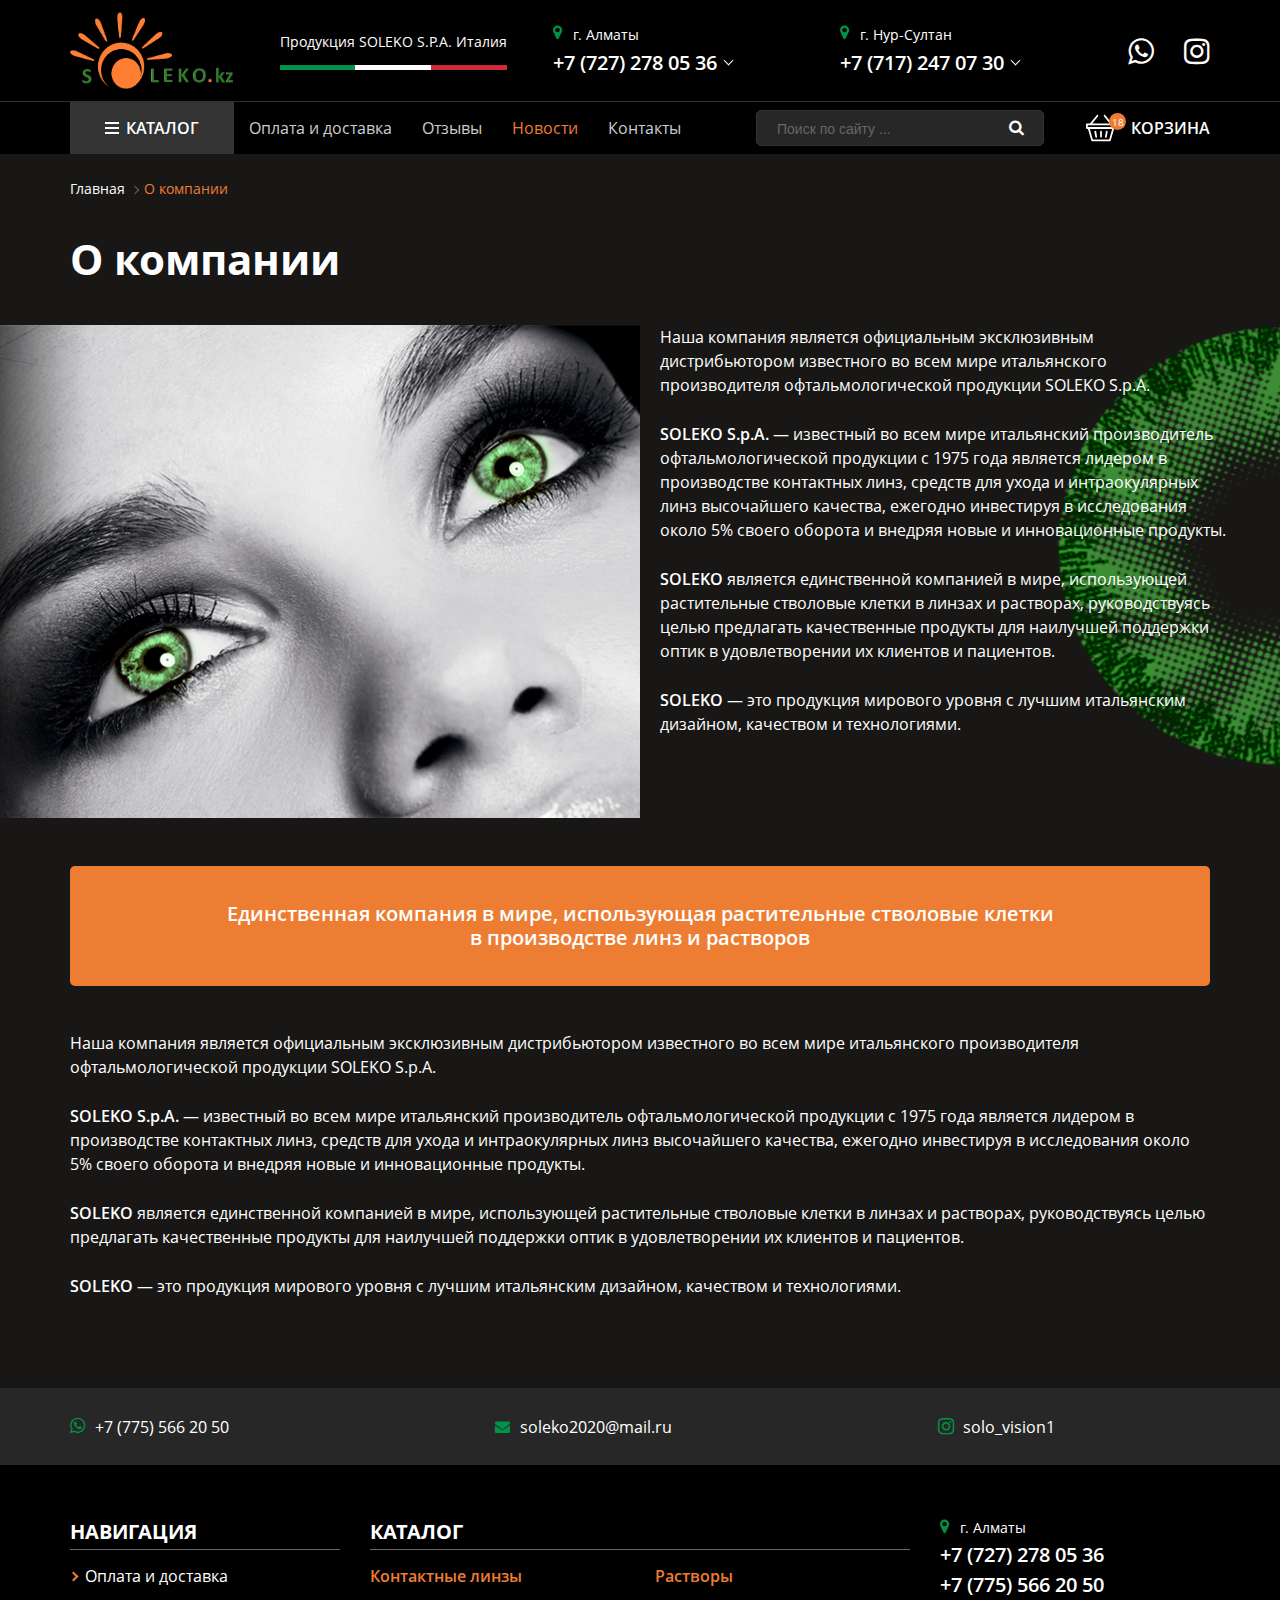
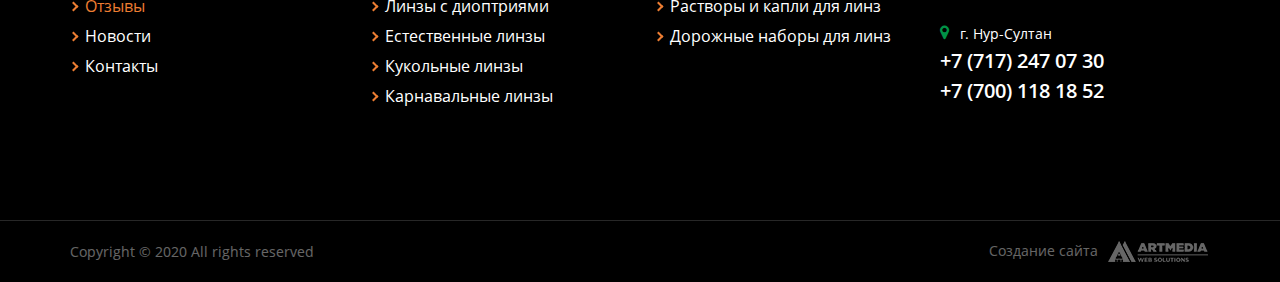
==== commit b3ae66e5: "new pages" ====
--- a/about.html
+++ b/about.html
@@ -111,6 +111,14 @@
 	
 	</header>
 	
+	<div class="modal" id="modal-success-add">
+		<div class="modal__layer"></div>
+		<div class="modal__block">
+			<a href="#" class="close"></a>
+			<h4>Успешно добавлено в корзину</h4>
+		</div>
+	</div>
+	
 	<div class="modal" id="success-send">
 		<div class="modal__layer"></div>
 		<div class="modal__block">
@@ -148,7 +156,7 @@
       </div>
       
       <div class="container">
-        <div class="yellow-bar">
+        <div class="yellow-bar wow fadeInUp" data-wow-duration="1.5s">
           Единственная компания в мире, использующая растительные стволовые клетки в производстве линз и растворов
         </div>
         <p>Наша компания является официальным эксклюзивным дистрибьютором известного  во всем мире итальянского производителя офтальмологической  продукции SOLEKO S.p.A.</p>
--- a/css/style.css
+++ b/css/style.css
@@ -432,6 +432,11 @@
   .btn:hover, .btn.active {
     background-color: #518032;
     color: #fff; }
+  .btn img {
+    width: 30px;
+    height: 28px;
+    width: 30px;
+    height: 28px; }
 
 .check--list {
   list-style: none;
@@ -912,6 +917,9 @@
   overflow: visible; }
   .fancybox-enabled body {
     overflow-x: hidden; }
+
+.slick-slide {
+  outline: none; }
 
 /* main slider */
 .slider {
@@ -1616,7 +1624,229 @@
   font-family: "OpenSans-SemiBold";
   font-size: 20px; }
 
+@media (max-width: 990px) {
+  .about-page .ia {
+    -webkit-box-orient: vertical;
+    -webkit-box-direction: normal;
+    -webkit-flex-direction: column;
+    -ms-flex-direction: column;
+    flex-direction: column; }
+  .about-page .decor1 {
+    -webkit-box-ordinal-group: 2;
+    -webkit-order: 1;
+    -ms-flex-order: 1;
+    order: 1; }
+  .about-page .ia .container {
+    margin-top: 0;
+    padding-top: 5px;
+    margin-bottom: 10px; }
+  .about-page .yellow-bar {
+    margin-bottom: 25px; }
+  .about-page .container p:last-child {
+    margin-bottom: 0; }
+  .yellow-bar {
+    padding: 17px 20px;
+    font-size: 16px; }
+  .h-bc.container {
+    padding-top: 10px;
+    padding-bottom: 10px; }
+  .breadcrumbs {
+    margin-bottom: 5px; } }
+
+.card-page main .container {
+  padding-top: 0;
+  padding-bottom: 0; }
+
+.card-page .breadcrumbs {
+  margin-bottom: 0; }
+
+.card-page .grid2 {
+  grid-template-columns: -webkit-calc(50% - 15px) -webkit-calc(50% - 15px);
+  grid-template-columns: calc(50% - 15px) calc(50% - 15px); }
+
+.card-page h1 {
+  font-size: 36px; }
+  @media screen and (max-width: 1200px) {
+    .card-page h1 {
+      font-size: 30px; } }
+  @media screen and (max-width: 1024px) {
+    .card-page h1 {
+      font-size: 24px;
+      margin-bottom: 30px; } }
+  @media screen and (max-width: 768px) {
+    .card-page h1 {
+      font-size: 20px;
+      margin-bottom: 15px; } }
+
+.card-page .else-section .container {
+  padding-top: 0;
+  padding-bottom: 90px; }
+
+.cat--unit__for a, .cat--unit img {
+  background-color: #fff; }
+
+.cat--unit__for {
+  margin-bottom: 15px; }
+  .cat--unit__for a {
+    -webkit-border-radius: 5px;
+    border-radius: 5px;
+    padding: 80px 150px; }
+  .cat--unit__for img {
+    width: 100%;
+    height: 100%;
+    object-fit: contain;
+    object-position: center; }
+  .cat--unit__for .slick-arrow {
+    width: 50px;
+    height: 50px;
+    opacity: 0.2;
+    border: 2px solid rgba(25, 23, 22, 0.2);
+    -webkit-border-radius: 6px;
+    border-radius: 6px;
+    z-index: 9;
+    opacity: 1; }
+  .cat--unit__for .slick-next {
+    right: -4px;
+    left: auto;
+    border-right: 0; }
+  .cat--unit__for .slick-prev {
+    left: -4px;
+    border-left: 0; }
+  .cat--unit__for .slick-next:before {
+    content: '\f061';
+    font-family: fontawesome;
+    color: #000000;
+    opacity: 1; }
+  .cat--unit__for .slick-prev:before {
+    content: '\f060';
+    font-family: fontawesome;
+    color: #000000;
+    opacity: 1; }
+
+.cat--unit__nav {
+  margin: 0 -7.5px; }
+  .cat--unit__nav img {
+    width: 99px;
+    height: 99px;
+    -webkit-border-radius: 5px;
+    border-radius: 5px;
+    object-position: center;
+    object-fit: cover;
+    margin: 0 7.5px; }
+  .cat--unit__nav .slick-slide {
+    opacity: .5;
+    cursor: pointer; }
+  .cat--unit__nav .slick-current {
+    border: 2px solid #ed7d32;
+    opacity: 1; }
+
+.green-text {
+  color: #518032; }
+
+b {
+  font-family: "OpenSans-SemiBold"; }
+
+.desc .green-text {
+  font-size: 14px; }
+
+.desc__upper {
+  border-bottom: 1px solid #666;
+  padding-bottom: 18px;
+  margin-bottom: 18px; }
+  .desc__upper > div {
+    margin-bottom: 12px;
+    line-height: 1.2; }
+
+.desc .pale {
+  margin-top: 25px;
+  color: #999; }
+
+.desc .price {
+  font-size: 30px;
+  font-family: "OpenSans-SemiBold";
+  color: #fff;
+  width: -webkit-max-content;
+  width: -moz-max-content;
+  width: max-content;
+  padding-right: .8em;
+  margin-bottom: 18px; }
+  .desc .price:after {
+    bottom: 5.5px; }
+
+.desc .btn[type="submit"] {
+  padding: .8em 1.9em; }
+  .desc .btn[type="submit"] img {
+    margin-right: 15px; }
+
+.desc .counter {
+  margin-right: 33px; }
+
+.counter {
+  width: 104px;
+  margin-right: 33px; }
+  .counter button, .counter input {
+    border: 0;
+    outline: 0;
+    background: transparent;
+    color: #fff;
+    text-align: center;
+    font-size: 18px; }
+  .counter input[type="text"] {
+    background-color: #272727 !important;
+    border: 1px solid #333333;
+    -webkit-border-radius: 5px;
+    border-radius: 5px;
+    width: 52px;
+    height: 52px;
+    font-size: 20px;
+    margin: 0 10px;
+    font-family: "OpenSans-Regular"; }
+  .counter button {
+    cursor: pointer;
+    width: -webkit-max-content;
+    width: -moz-max-content;
+    width: max-content;
+    padding: 0; }
+
+.tabs-sec .container {
+  padding-top: 0px; }
+
+.tabs2 {
+  border-bottom: 1px solid #666;
+  -webkit-box-pack: justify;
+  -webkit-justify-content: space-between;
+  -ms-flex-pack: justify;
+  justify-content: space-between;
+  margin-bottom: 22px; }
+  .tabs2 li {
+    margin-left: 0; }
+
+.content2 p {
+  margin-bottom: 24px; }
+
 /* main content */
+@media (max-width: 990px) {
+  .card-page .grid2 {
+    grid-template-columns: 100%; }
+  .card-page .cat--unit {
+    grid-row: 2/3; }
+  .card-page .desc {
+    grid-row: 1/2; }
+  .cat--unit__for a {
+    padding: 30px 40px; }
+  .pale {
+    font-size: 14px; }
+  .cat--unit__nav {
+    height: 105px; }
+  .tab-head + .tab-head {
+    margin-left: 0; }
+  .tab-head {
+    margin-right: 20px; }
+  .tabs2 {
+    -webkit-flex-wrap: wrap;
+    -ms-flex-wrap: wrap;
+    flex-wrap: wrap; } }
+
 /* page content */
 .page .news1 .date, .page .news .date {
   color: #ed7d32; }
@@ -2088,4 +2318,4 @@
 
 /* footer */
 
-/*# sourceMappingURL=[data-uri] */
+/*# sourceMappingURL=[data-uri]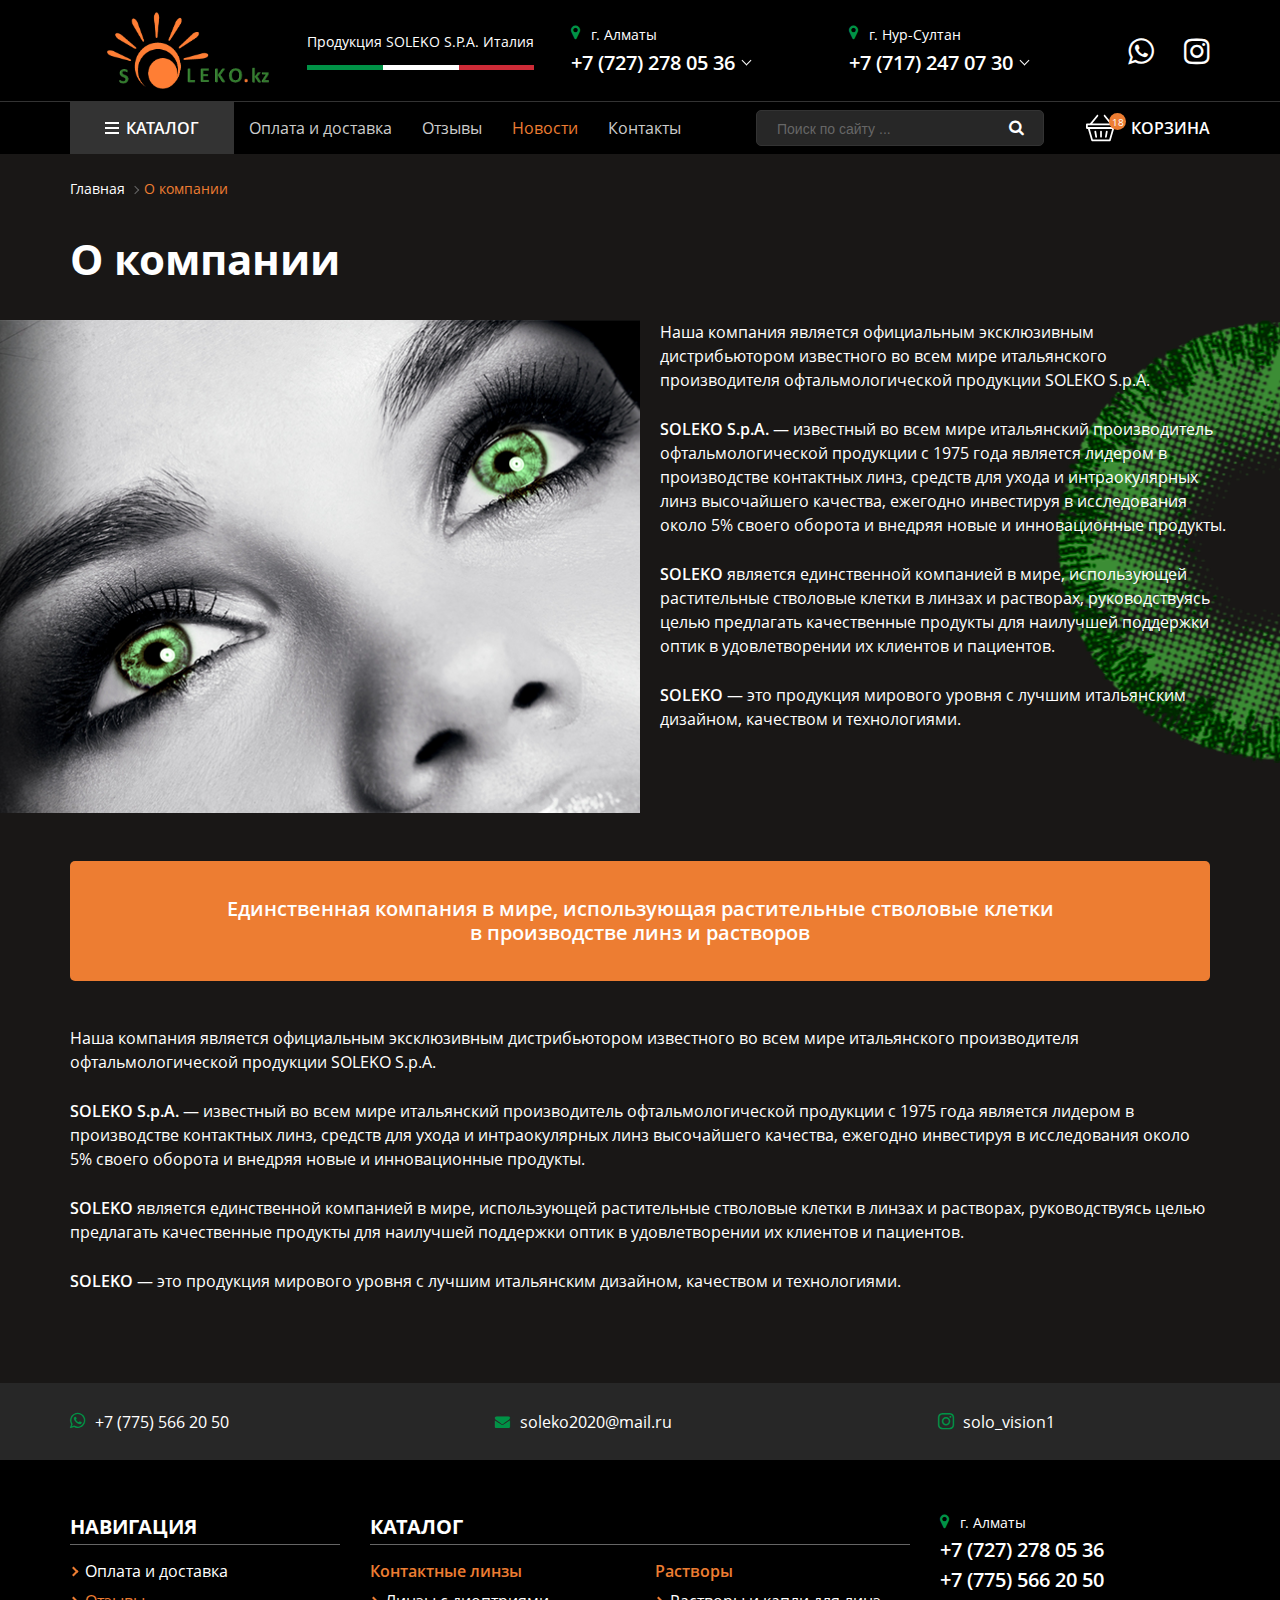
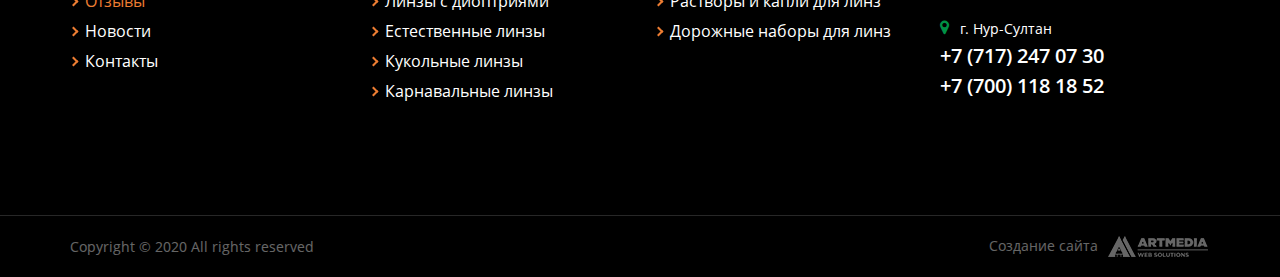
==== commit 2f779c13: "ready project" ====
--- a/about.html
+++ b/about.html
@@ -18,12 +18,12 @@
 	
 	<header class="header">
 		<div class="header__upper">
-			<div class="nav--btn">
-				<span></span>
-				<span></span>
-				<span></span>
-			</div>
 			<div class="container flex spb center">
+				<div class="nav--btn">
+					<span></span>
+					<span></span>
+					<span></span>
+				</div>
 				<a href="index.html" class="logo-link"><img src="./img/logo.png" alt=""></a>
 				<div class="col col--italy">
 					<div class="text-sm">Продукция SOLEKO S.P.A. Италия</div>
@@ -71,7 +71,7 @@
 		<div class="header__bottom">
 			<div class="container flex spb center">
 				<nav class="nav flex spb center">
-					<div class="dropdown">
+					<div class="dropdown nav-dropdown">
 						<div class="ham">
 							<span></span>
 							<span></span>
@@ -100,7 +100,7 @@
 					<button type="submit"><i class="fa fa-search" aria-hidden="true"></i></button>
 				</div>
 	
-				<a href="cart.html" class="cart-link flex center">
+				<a href="order.html" class="cart-link flex center">
 					<img src="./img/basket.svg" alt="">
 					<div class="mark">18</div>
 					<span>Корзина</span>
@@ -115,9 +115,26 @@
 		<div class="modal__layer"></div>
 		<div class="modal__block">
 			<a href="#" class="close"></a>
-			<h4>Успешно добавлено в корзину</h4>
-		</div>
-	</div>
+			<h4>Товар был добавлен в корзину</h4>
+		</div>
+	</div>
+	
+	<div class="modal" id="modal-success-msg">
+		<div class="modal__layer"></div>
+		<div class="modal__block">
+			<a href="#" class="close"></a>
+			<h4>Ваше сообщение успешно отправлено</h4>
+		</div>
+	</div>
+	
+	<div class="modal" id="modal-success-cart">
+		<div class="modal__layer"></div>
+		<div class="modal__block">
+			<a href="#" class="close"></a>
+			<h4>Ваш заказ успешно оформлен</h4>
+		</div>
+	</div>
+	
 	
 	<div class="modal" id="success-send">
 		<div class="modal__layer"></div>
@@ -247,8 +264,8 @@
       </div>
     </div>
   </footer>
-  <script type="text/javascript" src="js/jquery.js"></script>
-  <script type="text/javascript" src="js/libs.js"></script>
+  <script src="js/jquery.js"></script>
+  <script src="js/libs.js"></script>
   <script>
     wow = new WOW({
       boxClass:     'wow',      
@@ -259,6 +276,6 @@
   })
   wow.init();		
   </script>
-  <script type="text/javascript" src="js/main.js"></script>
+  <script src="js/main.js"></script>
   </body>
 </html>--- a/css/style.css
+++ b/css/style.css
@@ -279,13 +279,18 @@
   .page input[type="password"] {
     min-height: 40px;
     width: 100%;
-    background-color: #fff;
     font-family: "OpenSans-Regular";
     font-size: 16px;
-    padding: 5px 15px;
-    margin-bottom: 15px;
     -webkit-box-shadow: none;
-    box-shadow: none; }
+    box-shadow: none;
+    margin: 0;
+    padding: .92em 1.875em;
+    color: #ffffff;
+    background-color: #272727;
+    border: 1px solid #333333;
+    -webkit-border-radius: 5px;
+    border-radius: 5px;
+    outline: 0; }
     .wrapper textarea::-webkit-input-placeholder,
     .wrapper input[type="text"]::-webkit-input-placeholder,
     .wrapper input[type="tel"]::-webkit-input-placeholder,
@@ -338,6 +343,34 @@
     .page input[type="password"]::placeholder {
       color: inhrit;
       opacity: .8; }
+    .wrapper textarea:focus,
+    .wrapper input[type="text"]:focus,
+    .wrapper input[type="tel"]:focus,
+    .wrapper input[type="email"]:focus,
+    .wrapper input[type="search"]:focus,
+    .wrapper input[type="password"]:focus, .page textarea:focus,
+    .page input[type="text"]:focus,
+    .page input[type="tel"]:focus,
+    .page input[type="email"]:focus,
+    .page input[type="search"]:focus,
+    .page input[type="password"]:focus {
+      -webkit-box-shadow: 0 0 3px #ed7d32;
+      box-shadow: 0 0 3px #ed7d32; }
+    @media (max-width: 990px) {
+      .wrapper textarea,
+      .wrapper input[type="text"],
+      .wrapper input[type="tel"],
+      .wrapper input[type="email"],
+      .wrapper input[type="search"],
+      .wrapper input[type="password"], .page textarea,
+      .page input[type="text"],
+      .page input[type="tel"],
+      .page input[type="email"],
+      .page input[type="search"],
+      .page input[type="password"] {
+        font-size: 14px; } }
+  .wrapper textarea, .page textarea {
+    resize: none; }
 
 .wrapper .container {
   padding-top: 50px;
@@ -369,12 +402,13 @@
   right: 8px;
   top: 10px;
   opacity: 1;
-  outline: none; }
+  outline: none;
+  cursor: pointer; }
   .close:before, .close:after {
     content: '';
     width: 25px;
     height: 2px;
-    background-color: #ed7d32;
+    background-color: #fff;
     position: absolute;
     top: 50%;
     left: 0;
@@ -527,7 +561,8 @@
   padding: 0;
   margin: 0;
   outline: none;
-  float: none; }
+  float: none;
+  cursor: pointer; }
   .ham span {
     position: absolute;
     left: 0;
@@ -621,9 +656,30 @@
 .dropdown {
   position: relative; }
 
-.dropdown-menu {
+.header .dropdown-menu {
   position: absolute;
-  display: none; }
+  display: none;
+  left: 0;
+  width: -webkit-max-content;
+  width: -moz-max-content;
+  width: max-content;
+  background-color: rgba(0, 0, 0, 0.9);
+  backdrop-filter: blur(5px);
+  -webkit-box-shadow: 0 0 5px rgba(0, 0, 0, 0.8);
+  box-shadow: 0 0 5px rgba(0, 0, 0, 0.8);
+  z-index: 99; }
+  .header .dropdown-menu a {
+    text-align: left;
+    display: block;
+    padding: 6px 15px;
+    font-size: 16px; }
+
+.header .col .dropdown-menu {
+  left: -15px;
+  right: -15px;
+  top: 100%; }
+  .header .col .dropdown-menu a {
+    font-size: 20px; }
 
 .text-sm {
   font-size: 14px; }
@@ -903,949 +959,34 @@
     .h-soc a + a {
       margin-left: 17px; }
   .nav {
-    display: none; }
+    display: none;
+    height: auto;
+    position: absolute;
+    z-index: 0;
+    top: 98px;
+    left: 0;
+    padding: 20px 15px 10px;
+    width: 100%;
+    height: auto;
+    background-color: rgba(0, 0, 0, 0.75);
+    backdrop-filter: blur(5px); }
+    .nav a {
+      display: block;
+      font-size: 16px;
+      padding: 5px 11px;
+      color: #fff; }
+    .nav .dropdown {
+      width: 100%;
+      padding: 9px 0;
+      max-height: 47px; }
+    .nav .ham {
+      left: 11px;
+      top: 8px; }
   .search-bar {
-    margin: 0 20px 0 0; } }
-
-/* main content */
-.modal-open {
-  overflow-y: visible; }
-  .modal-open .modal {
-    overflow: auto; }
-
-.fancybox-enabled {
-  overflow: visible; }
-  .fancybox-enabled body {
-    overflow-x: hidden; }
-
-.slick-slide {
-  outline: none; }
-
-/* main slider */
-.slider {
-  margin-bottom: 0px !important; }
-  .slider .slick-slide {
-    overflow: hidden;
-    position: relative;
-    outline: none;
-    will-change: 'transform, opacity'; }
-  .slider .slick-dots {
-    bottom: 36px;
-    width: -webkit-fit-content;
-    width: -moz-fit-content;
-    width: fit-content;
-    left: -webkit-calc(50% - 570px);
-    left: calc(50% - 570px); }
-    .slider .slick-dots li {
-      margin: 0px 5px;
-      width: -webkit-fit-content;
-      width: -moz-fit-content;
-      width: fit-content;
-      height: -webkit-fit-content;
-      height: -moz-fit-content;
-      height: fit-content; }
-      .slider .slick-dots li button {
-        width: 9px;
-        height: 9px;
-        padding: 4px;
-        background-color: transparent;
-        -webkit-border-radius: 50%;
-        border-radius: 50%;
-        border: 1px solid #999;
-        -webkit-transition: 300ms;
-        transition: 300ms; }
-        .slider .slick-dots li button:before {
-          display: none; }
-        .slider .slick-dots li button:hover {
-          background-color: #ed7d32; }
-      .slider .slick-dots li.slick-active button {
-        background-color: #ed7d32;
-        border: 1px solid transparent;
-        width: 40px;
-        -webkit-border-radius: 5px;
-        border-radius: 5px; }
-
-/* main slider */
-.i-sl .item {
-  position: relative;
-  -webkit-border-radius: 0px 0px 5px 5px;
-  border-radius: 0px 0px 5px 5px;
-  overflow: hidden; }
-
-.i-sl img {
-  width: 100%;
-  min-width: 100%;
-  height: 660px;
-  object-fit: cover; }
-
-.i-sl .container {
-  position: absolute;
-  top: 50%;
-  left: -webkit-calc(50% - 590px);
-  left: calc(50% - 590px);
-  -webkit-transform: translateY(-50%);
-  -ms-transform: translateY(-50%);
-  transform: translateY(-50%);
-  max-width: 35%; }
-
-.i-sl h1 {
-  font-size: 36px;
-  margin-bottom: 16px;
-  line-height: 1.2; }
-  @media (max-width: 1400px) {
-    .i-sl h1 {
-      font-size: 32px; } }
-  @media screen and (max-width: 1200px) {
-    .i-sl h1 {
-      font-size: 30px; } }
-  @media screen and (max-width: 1024px) {
-    .i-sl h1 {
-      font-size: 26px;
-      margin-bottom: 12px; } }
-  @media screen and (max-width: 768px) {
-    .i-sl h1 {
-      font-size: 24px; } }
-
-.i-sl .slick-prev {
-  left: -90px; }
-
-.i-sl .slick-next {
-  right: -90px; }
-
-.slider__desc {
-  font-size: 18px;
-  line-height: 24px;
-  margin-bottom: 40px; }
-  @media (max-width: 1400px) {
-    .slider__desc {
-      font-size: 16px; } }
-
-.slider .slick-arrow {
-  z-index: 9;
-  width: 50px;
-  height: 50px;
-  border: 2px solid rgba(255, 255, 255, 0.2);
-  -webkit-border-radius: 6px;
-  border-radius: 6px;
-  -webkit-transition: 300ms ease-out;
-  transition: 300ms ease-out; }
-  .slider .slick-arrow:before {
-    font-family: 'fontawesome';
-    font-size: 18px;
-    color: #fff;
-    opacity: 1; }
-  .slider .slick-arrow:hover {
-    background: #ed7d32;
-    border: 2px solid transparent; }
-
-.slider .slick-prev:before {
-  content: '\f060'; }
-
-.slider .slick-next:before {
-  content: '\f061'; }
-
-.i-sl__section {
-  overflow: hidden; }
-
-.container1500 {
-  width: 1500px;
-  margin: 0 auto;
-  position: relative; }
-  @media (max-width: 1775px) {
-    .container1500 {
-      width: 82vw; } }
-  @media (max-width: 1500px) {
-    .container1500 {
-      width: 1140px; } }
-  @media (max-width: 1400px) {
-    .container1500 {
-      width: 80vw; } }
-
-@media (max-width: 1500px) {
-  .i-sl .container {
-    left: -webkit-calc(50% - 550px);
-    left: calc(50% - 550px); }
-  .slider .slick-dots {
-    left: -webkit-calc(50% - 535px);
-    left: calc(50% - 535px); }
-  .i-sl .container {
-    max-width: 70%; } }
-
-@media (max-width: 1400px) {
-  .slider .slick-dots {
-    left: 30px; }
-  .i-sl img {
-    height: 515px; }
-  .i-sl .container {
-    left: 0; }
-  .i-sl .slick-prev {
-    left: -60px; }
-  .i-sl .slick-next {
-    right: -60px; } }
-
-@media (max-height: 745px) {
-  .i-sl img {
-    height: -webkit-calc(100vh - 98px - 20px);
-    height: calc(100vh - 98px - 20px);
-    min-height: 420px; } }
-
-.catalog__grid {
-  display: grid;
-  grid-template-columns: repeat(auto-fit, minmax(380px, 1fr));
-  gap: 30px; }
-
-.catalog__card {
-  position: relative; }
-  .catalog__card img {
-    width: 100%;
-    height: 100%;
-    object-fit: cover;
-    object-position: center;
-    -webkit-transition: 300ms ease-out;
-    transition: 300ms ease-out; }
-  .catalog__card .img-c {
-    position: relative;
-    height: 260px;
-    overflow: hidden;
-    -webkit-border-radius: 5px;
-    border-radius: 5px; }
-    .catalog__card .img-c:after {
-      content: ' ';
-      position: absolute;
-      width: 100%;
-      height: 100%;
-      left: 0;
-      top: 0;
-      z-index: 1;
-      background: -webkit-gradient(linear, left bottom, left top, color-stop(2%, #fff), color-stop(45%, transparent));
-      background: -webkit-linear-gradient(bottom, #fff 2%, transparent 45%);
-      background: linear-gradient(to top, #fff 2%, transparent 45%); }
-  .catalog__card-name {
-    position: absolute;
-    font-size: 26px;
-    font-family: "OpenSans-Bold";
-    color: #191716;
-    left: 39px;
-    bottom: 30px;
-    z-index: 5;
-    -webkit-transition: 300ms ease-out;
-    transition: 300ms ease-out;
-    will-change: transform; }
-  .catalog__card:hover img {
-    -webkit-transform: scale(1.03);
-    -ms-transform: scale(1.03);
-    transform: scale(1.03); }
-
-.catalog__card:hover .catalog__card-name {
-  bottom: 40px; }
-
-.orange {
-  color: #ed7d32; }
-
-.ia {
-  position: relative;
-  overflow: hidden;
-  padding-bottom: 55px; }
-  .ia .decor1 {
-    position: absolute;
-    left: 0;
-    top: 0;
-    right: -webkit-calc(50% + 95px);
-    right: calc(50% + 95px);
-    bottom: 0;
-    object-fit: cover;
-    max-width: 50vw;
-    height: 100%; }
-  .ia .decor2 {
-    position: absolute;
-    right: 0;
-    top: 0;
-    bottom: 40px;
-    -webkit-transform: translateX(50%);
-    -ms-transform: translateX(50%);
-    transform: translateX(50%);
-    z-index: -1; }
-  .ia__container {
-    width: 570px;
-    margin-left: auto;
-    margin-right: -webkit-calc(50% - 590px);
-    margin-right: calc(50% - 590px); }
-  .ia .orange {
-    font-family: "OpenSans-Regular"; }
-  .ia h2 {
-    font-size: 42px;
-    margin-bottom: 30px; }
-    @media screen and (max-width: 1200px) {
-      .ia h2 {
-        font-size: 30px; } }
-    @media screen and (max-width: 1024px) {
-      .ia h2 {
-        font-size: 24px;
-        margin-bottom: 30px; } }
-    @media screen and (max-width: 768px) {
-      .ia h2 {
-        font-size: 22px;
-        margin-bottom: 20px; } }
-  .ia p {
-    margin-bottom: 25px; }
-    @media screen and (max-width: 768px) {
-      .ia p {
-        margin-bottom: 15px; } }
-
-@media (max-width: 1200px) {
-  .ia__container {
-    left: auto;
-    margin-right: 30px;
-    width: 45vw; } }
-
-.else-section {
-  overflow: hidden; }
-  .else-section .upper-flex {
-    -webkit-box-align: baseline;
-    -webkit-align-items: baseline;
-    -ms-flex-align: baseline;
-    align-items: baseline; }
-
-#tabs {
-  border-bottom: 1px solid #666; }
-
-.tab-head + .tab-head {
-  margin-left: 106px; }
-
-.tab-head a {
-  font-size: 20px;
-  font-family: "OpenSans-SemiBold";
-  text-transform: uppercase;
-  color: #999999;
-  padding: 9px 0;
-  position: relative;
-  display: block; }
-  .tab-head a:after {
-    content: ' ';
-    position: absolute;
-    left: 50%;
-    bottom: -1px;
-    width: 0;
-    height: 4px;
-    -webkit-transition: 300ms ease-out;
-    transition: 300ms ease-out;
-    background-color: #ed7d32; }
-  .tab-head a:hover:after {
-    left: 0;
-    width: 100%; }
-
-.tab-head#current a {
-  color: #fff; }
-  .tab-head#current a:after {
-    left: 0;
-    width: 100%; }
-
-.slider-margin-fix {
-  margin: 0 -15px; }
-
-.else-slider {
-  padding-bottom: 30px; }
-  .else-slider .slick-prev {
-    left: -85px; }
-  .else-slider .slick-next {
-    right: -85px; }
-  .else-slider .slick-slide {
-    -webkit-transition: 300ms ease-out;
-    transition: 300ms ease-out;
-    opacity: .3; }
-  .else-slider .slick-active {
-    opacity: 1; }
-  .else-slider .slick-list {
-    overflow: visible; }
-  .else-slider .slick-dots {
-    bottom: -20px;
-    left: 50%;
-    -webkit-transform: translateX(-50%);
-    -ms-transform: translateX(-50%);
-    transform: translateX(-50%); }
-
-.card {
-  background-color: #ffffff;
-  -webkit-border-radius: 5px;
-  border-radius: 5px;
-  overflow: hidden;
-  display: -webkit-box !important;
-  display: -webkit-flex !important;
-  display: -ms-flexbox !important;
-  display: flex !important;
-  -webkit-box-orient: vertical;
-  -webkit-box-direction: normal;
-  -webkit-flex-direction: column;
-  -ms-flex-direction: column;
-  flex-direction: column;
-  margin: 0 15px; }
-  .card__upper {
-    padding: 59px 30px 10px;
-    -webkit-box-flex: 1;
-    -webkit-flex-grow: 1;
-    -ms-flex-positive: 1;
-    flex-grow: 1;
-    display: block;
-    min-height: 365px; }
-  .card img {
-    max-width: 100%;
-    max-height: 160px;
-    object-fit: contain;
-    object-position: center;
-    margin: 0 auto; }
-  .card__title {
-    font-family: "OpenSans-SemiBold";
-    color: #191716;
-    text-align: center;
-    margin-bottom: 8px;
-    margin-top: 60px; }
-  .card__stock {
-    color: #999;
-    font-size: 14px;
-    text-align: center; }
-  .card__bottom {
-    background-color: #e8e8e8;
-    -webkit-box-flex: 0;
-    -webkit-flex: 0 0 73px;
-    -ms-flex: 0 0 73px;
-    flex: 0 0 73px;
-    padding: 10px 20px 10px 30px;
-    display: -webkit-box;
-    display: -webkit-flex;
-    display: -ms-flexbox;
-    display: flex;
-    -webkit-box-pack: justify;
-    -webkit-justify-content: space-between;
-    -ms-flex-pack: justify;
-    justify-content: space-between;
-    -webkit-box-align: center;
-    -webkit-align-items: center;
-    -ms-flex-align: center;
-    align-items: center;
-    -webkit-transition: 300ms ease-out;
-    transition: 300ms ease-out; }
-  .card .btn {
-    width: 52px;
-    height: 52px;
-    display: grid;
-    place-items: center;
-    padding: 0; }
-    .card .btn img {
-      width: 30px;
-      height: 28px;
-      position: static;
-      object-fit: contain;
-      object-position: center;
-      margin: 0; }
-  .card:hover .card__bottom {
-    background-color: #ed7d32; }
-  .card:hover .price {
-    color: #fff; }
-  .card:hover .btn {
-    background: #518032; }
-
-.price {
-  position: relative;
-  padding-right: 15px;
-  font-size: 20px;
-  font-family: "OpenSans-SemiBold";
-  color: #518032;
-  -webkit-transition: 300ms ease-out;
-  transition: 300ms ease-out; }
-  .price:after {
-    content: '\20B8';
-    position: absolute;
-    right: 0;
-    bottom: 2.5px;
-    color: inherit;
-    font-family: inherit;
-    font-size: 1em; }
-
-@media (max-width: 1400px) {
-  .card {
-    margin: 0 10px; }
-  .card__upper {
-    padding: 45px 20px 10px; }
-  .card__bottom {
-    padding: 10px 10px 10px 20px; }
-  #content {
-    margin: 0px 70px; }
-  .else-slider .slick-prev {
-    left: -63px; }
-  .else-slider .slick-next {
-    right: -63px; }
-  .tab-head a {
-    font-size: 18px; } }
-
-.grid2 {
-  display: grid;
-  grid-template-columns: 1fr 1fr;
-  gap: 30px; }
-
-.grid3 {
-  display: grid;
-  grid-template-columns: repeat(auto-fit, minmax(250px, 1fr));
-  gap: 30px; }
-
-.n-card {
-  display: -webkit-box;
-  display: -webkit-flex;
-  display: -ms-flexbox;
-  display: flex;
-  -webkit-box-orient: vertical;
-  -webkit-box-direction: normal;
-  -webkit-flex-direction: column;
-  -ms-flex-direction: column;
-  flex-direction: column;
-  background-color: #333333;
-  -webkit-box-shadow: 0px 10px 30px 0px rgba(0, 0, 0, 0.1);
-  box-shadow: 0px 10px 30px 0px rgba(0, 0, 0, 0.1);
-  -webkit-border-radius: 5px;
-  border-radius: 5px;
-  overflow: hidden;
-  -webkit-transition: 300ms ease-out;
-  transition: 300ms ease-out; }
-  .n-card .img-c {
-    -webkit-box-flex: 0;
-    -webkit-flex: 0 0 200px;
-    -ms-flex: 0 0 200px;
-    flex: 0 0 200px; }
-  .n-card img {
-    width: 100%;
-    height: 200px;
-    object-fit: cover;
-    object-position: center; }
-  .n-card__text {
-    -webkit-box-flex: 1;
-    -webkit-flex-grow: 1;
-    -ms-flex-positive: 1;
-    flex-grow: 1;
-    padding: 36px 20px 48px 30px;
-    display: -webkit-box;
-    display: -webkit-flex;
-    display: -ms-flexbox;
-    display: flex;
-    -webkit-box-orient: vertical;
-    -webkit-box-direction: normal;
-    -webkit-flex-direction: column;
-    -ms-flex-direction: column;
-    flex-direction: column;
-    color: #fff; }
-  .n-card__title {
-    font-size: 20px;
-    font-family: "OpenSans-SemiBold";
-    line-height: 1.2;
-    display: -webkit-box;
-    -webkit-line-clamp: 4;
-    -webkit-box-orient: vertical;
-    text-overflow: ellipsis;
-    margin-bottom: 0;
-    overflow: hidden;
-    -webkit-line-clamp: 2; }
-  .n-card__desc {
-    line-height: 24px;
-    margin-top: 18px;
-    display: -webkit-box;
-    -webkit-line-clamp: 4;
-    -webkit-box-orient: vertical;
-    text-overflow: ellipsis;
-    margin-bottom: 0;
-    overflow: hidden;
-    -webkit-line-clamp: 4; }
-  .n-card__date {
-    margin-top: 22px;
-    font-size: 14px;
-    font-family: "OpenSans-Light"; }
-  .n-card:hover {
-    background-color: #ed7d32; }
-
-.i-sl__section + section .container {
-  padding-top: 90px;
-  padding-bottom: 90px; }
-
-.else-section .container {
-  padding-top: 64px; }
-
-.news-section .container {
-  padding-bottom: 85px; }
-
-@media (max-width: 990px) {
-  .catalog__grid, .grid3, .grid2 {
-    gap: 15px; }
-  .n-card .img-c {
-    -webkit-flex-basis: auto;
-    -ms-flex-preferred-size: auto;
-    flex-basis: auto; }
-  .n-card img {
-    height: 170px; }
-  .n-card__text {
-    padding: 25px 15px 25px 15px; }
-  .n-card__title {
-    font-size: 18px; }
-  .container1500 {
-    width: 100%; }
-  .i-sl img {
-    height: -webkit-calc(100vh - 118px);
-    height: calc(100vh - 118px); }
-  .i-sl .container {
-    max-width: none;
-    top: -webkit-calc(50% - 28px);
-    top: calc(50% - 28px); }
-  .i-sl .slick-prev {
-    left: 15px; }
-  .i-sl .slick-next {
-    right: auto;
-    left: 75px; }
-  .i-sl .slick-arrow {
-    top: auto;
-    bottom: 35px; }
-  .i-sl .slick-dots {
-    bottom: 30px;
-    left: 15px; }
-  .slider .slick-arrow {
-    width: 45px;
-    height: 45px; }
-  .ia {
-    padding-bottom: 0;
-    display: -webkit-box;
-    display: -webkit-flex;
-    display: -ms-flexbox;
-    display: flex;
-    -webkit-box-orient: vertical;
-    -webkit-box-direction: reverse;
-    -webkit-flex-direction: column-reverse;
-    -ms-flex-direction: column-reverse;
-    flex-direction: column-reverse; }
-    .ia .decor1 {
-      position: static;
-      max-width: none;
-      width: 100%;
-      padding: 0 15px; }
-    .ia__container {
-      margin: 0;
-      width: 100%;
-      padding: 0 15px; }
-    .ia .decor2 {
-      top: 100px;
-      width: 55vw;
-      opacity: .5; }
-  .catalog__card .img-c {
-    height: 200px; }
-  .catalog__card-name {
-    font-size: 20px;
-    left: 20px;
-    bottom: 15px; }
-  .tab-head + .tab-head {
-    margin-left: 50px; }
-  .else-section .container {
-    padding-top: 40px; }
-  .else-slider {
-    padding-bottom: 40px; }
-    .else-slider .slick-dots {
-      bottom: 0; }
-  .i-sl__section + section .container {
-    padding-top: 45px;
-    padding-bottom: 45px; }
-  .card__title {
-    margin-top: 30px; }
-  .card__upper {
-    min-height: 320px; } }
-
-@media (max-width: 680px) {
-  .else-section .upper-flex {
-    -webkit-box-orient: vertical;
-    -webkit-box-direction: normal;
-    -webkit-flex-direction: column;
-    -ms-flex-direction: column;
-    flex-direction: column;
-    -webkit-box-pack: start;
-    -webkit-justify-content: flex-start;
-    -ms-flex-pack: start;
-    justify-content: flex-start;
-    -webkit-box-align: start;
-    -webkit-align-items: flex-start;
-    -ms-flex-align: start;
-    align-items: flex-start; }
-    .else-section .upper-flex ul {
-      margin-top: 0;
-      margin-bottom: 20px; }
-    .else-section .upper-flex h2 {
-      margin-bottom: 5px; }
-  .tab-head a {
-    font-size: 14px; }
-  .tab-head + .tab-head {
-    margin-left: 25px; }
-  .else-slider .slick-next {
-    right: -42px; }
-  .else-slider .slick-prev {
-    left: -42px; }
-  .else-slider .slick-slide {
-    opacity: .1; }
-  .else-slider .slick-active {
-    opacity: 1; }
-  #content {
-    margin: 0px 53px; }
-  .catalog__grid {
-    grid-template-columns: 1fr; } }
-
-@media (max-width: 535px) {
-  .header .cart-link span {
-    display: none; }
-  .header .cart-link img {
-    margin-right: 0;
-    object-position: right center; }
-  .news-section .container {
-    padding-bottom: 40px; } }
-
-.about-page .decor1 {
-  max-height: 493px; }
-
-.h-bc.container {
-  padding-top: 20px;
-  padding-bottom: 45px; }
-  .h-bc.container h1 {
-    margin-bottom: 0; }
-
-.about-page .ia {
-  padding-bottom: 15px; }
-  .about-page .ia .container {
-    margin-top: 80px; }
-
-.about-page .yellow-bar {
-  margin-bottom: 45px; }
-
-.yellow-bar {
-  background-color: #ed7d32;
-  -webkit-border-radius: 5px;
-  border-radius: 5px;
-  padding: 36px 152px;
-  line-height: 1.2;
-  text-align: center;
-  font-family: "OpenSans-SemiBold";
-  font-size: 20px; }
-
-@media (max-width: 990px) {
-  .about-page .ia {
-    -webkit-box-orient: vertical;
-    -webkit-box-direction: normal;
-    -webkit-flex-direction: column;
-    -ms-flex-direction: column;
-    flex-direction: column; }
-  .about-page .decor1 {
-    -webkit-box-ordinal-group: 2;
-    -webkit-order: 1;
-    -ms-flex-order: 1;
-    order: 1; }
-  .about-page .ia .container {
-    margin-top: 0;
-    padding-top: 5px;
-    margin-bottom: 10px; }
-  .about-page .yellow-bar {
-    margin-bottom: 25px; }
-  .about-page .container p:last-child {
-    margin-bottom: 0; }
-  .yellow-bar {
-    padding: 17px 20px;
-    font-size: 16px; }
-  .h-bc.container {
-    padding-top: 10px;
-    padding-bottom: 10px; }
-  .breadcrumbs {
-    margin-bottom: 5px; } }
-
-.card-page main .container {
-  padding-top: 0;
-  padding-bottom: 0; }
-
-.card-page .breadcrumbs {
-  margin-bottom: 0; }
-
-.card-page .grid2 {
-  grid-template-columns: -webkit-calc(50% - 15px) -webkit-calc(50% - 15px);
-  grid-template-columns: calc(50% - 15px) calc(50% - 15px); }
-
-.card-page h1 {
-  font-size: 36px; }
-  @media screen and (max-width: 1200px) {
-    .card-page h1 {
-      font-size: 30px; } }
-  @media screen and (max-width: 1024px) {
-    .card-page h1 {
-      font-size: 24px;
-      margin-bottom: 30px; } }
-  @media screen and (max-width: 768px) {
-    .card-page h1 {
-      font-size: 20px;
-      margin-bottom: 15px; } }
-
-.card-page .else-section .container {
-  padding-top: 0;
-  padding-bottom: 90px; }
-
-.cat--unit__for a, .cat--unit img {
-  background-color: #fff; }
-
-.cat--unit__for {
-  margin-bottom: 15px; }
-  .cat--unit__for a {
-    -webkit-border-radius: 5px;
-    border-radius: 5px;
-    padding: 80px 150px; }
-  .cat--unit__for img {
-    width: 100%;
-    height: 100%;
-    object-fit: contain;
-    object-position: center; }
-  .cat--unit__for .slick-arrow {
-    width: 50px;
-    height: 50px;
-    opacity: 0.2;
-    border: 2px solid rgba(25, 23, 22, 0.2);
-    -webkit-border-radius: 6px;
-    border-radius: 6px;
-    z-index: 9;
-    opacity: 1; }
-  .cat--unit__for .slick-next {
-    right: -4px;
-    left: auto;
-    border-right: 0; }
-  .cat--unit__for .slick-prev {
-    left: -4px;
-    border-left: 0; }
-  .cat--unit__for .slick-next:before {
-    content: '\f061';
-    font-family: fontawesome;
-    color: #000000;
-    opacity: 1; }
-  .cat--unit__for .slick-prev:before {
-    content: '\f060';
-    font-family: fontawesome;
-    color: #000000;
-    opacity: 1; }
-
-.cat--unit__nav {
-  margin: 0 -7.5px; }
-  .cat--unit__nav img {
-    width: 99px;
-    height: 99px;
-    -webkit-border-radius: 5px;
-    border-radius: 5px;
-    object-position: center;
-    object-fit: cover;
-    margin: 0 7.5px; }
-  .cat--unit__nav .slick-slide {
-    opacity: .5;
-    cursor: pointer; }
-  .cat--unit__nav .slick-current {
-    border: 2px solid #ed7d32;
-    opacity: 1; }
-
-.green-text {
-  color: #518032; }
-
-b {
-  font-family: "OpenSans-SemiBold"; }
-
-.desc .green-text {
-  font-size: 14px; }
-
-.desc__upper {
-  border-bottom: 1px solid #666;
-  padding-bottom: 18px;
-  margin-bottom: 18px; }
-  .desc__upper > div {
-    margin-bottom: 12px;
-    line-height: 1.2; }
-
-.desc .pale {
-  margin-top: 25px;
-  color: #999; }
-
-.desc .price {
-  font-size: 30px;
-  font-family: "OpenSans-SemiBold";
-  color: #fff;
-  width: -webkit-max-content;
-  width: -moz-max-content;
-  width: max-content;
-  padding-right: .8em;
-  margin-bottom: 18px; }
-  .desc .price:after {
-    bottom: 5.5px; }
-
-.desc .btn[type="submit"] {
-  padding: .8em 1.9em; }
-  .desc .btn[type="submit"] img {
-    margin-right: 15px; }
-
-.desc .counter {
-  margin-right: 33px; }
-
-.counter {
-  width: 104px;
-  margin-right: 33px; }
-  .counter button, .counter input {
-    border: 0;
-    outline: 0;
-    background: transparent;
-    color: #fff;
-    text-align: center;
-    font-size: 18px; }
-  .counter input[type="text"] {
-    background-color: #272727 !important;
-    border: 1px solid #333333;
-    -webkit-border-radius: 5px;
-    border-radius: 5px;
-    width: 52px;
-    height: 52px;
-    font-size: 20px;
-    margin: 0 10px;
-    font-family: "OpenSans-Regular"; }
-  .counter button {
-    cursor: pointer;
-    width: -webkit-max-content;
-    width: -moz-max-content;
-    width: max-content;
-    padding: 0; }
-
-.tabs-sec .container {
-  padding-top: 0px; }
-
-.tabs2 {
-  border-bottom: 1px solid #666;
-  -webkit-box-pack: justify;
-  -webkit-justify-content: space-between;
-  -ms-flex-pack: justify;
-  justify-content: space-between;
-  margin-bottom: 22px; }
-  .tabs2 li {
-    margin-left: 0; }
-
-.content2 p {
-  margin-bottom: 24px; }
-
-/* main content */
-@media (max-width: 990px) {
-  .card-page .grid2 {
-    grid-template-columns: 100%; }
-  .card-page .cat--unit {
-    grid-row: 2/3; }
-  .card-page .desc {
-    grid-row: 1/2; }
-  .cat--unit__for a {
-    padding: 30px 40px; }
-  .pale {
-    font-size: 14px; }
-  .cat--unit__nav {
-    height: 105px; }
-  .tab-head + .tab-head {
-    margin-left: 0; }
-  .tab-head {
-    margin-right: 20px; }
-  .tabs2 {
-    -webkit-flex-wrap: wrap;
-    -ms-flex-wrap: wrap;
-    flex-wrap: wrap; } }
+    margin: 0 20px 0 0; }
+  .dropdown.nav-dropdown .dropdown-menu {
+    top: 100%;
+    width: 100%; } }
 
 /* page content */
 .page .news1 .date, .page .news .date {
@@ -1941,6 +1082,8 @@
   right: 0;
   bottom: 0;
   z-index: 99; }
+  .modal .close:before, .modal .close:after {
+    background-color: #ed7d32; }
   .modal .modal__layer {
     position: absolute;
     top: 0;
@@ -1950,6 +1093,8 @@
   .modal .modal__block {
     width: 620px;
     background-color: #fff;
+    -webkit-border-radius: 5px;
+    border-radius: 5px;
     position: absolute;
     padding: 20px;
     left: 0;
@@ -1963,7 +1108,8 @@
       font-size: 20px;
       text-align: center;
       padding: 0 10px;
-      margin: 0; }
+      margin: 0;
+      color: #191716; }
   .modal form {
     display: block;
     padding-bottom: 130px;
@@ -2048,11 +1194,14 @@
   @media screen and (max-width: 768px) {
     .modal .modal__block h4 {
       font-size: 16px; } }
-  @media screen and (max-width: 500px) {
+  @media screen and (max-width: 640px) {
     .modal .modal__block {
       width: auto;
       left: 10px;
-      right: 10px; } }
+      right: 10px; }
+    .modal .close {
+      right: 5px;
+      top: 5px; } }
   @media screen and (max-width: 380px) {
     .modal form .g-recaptcha {
       -webkit-transform: scale(0.85);
@@ -2180,6 +1329,1668 @@
 
 /* modal */
 /* page content */
+/* main content */
+.modal-open {
+  overflow-y: visible; }
+  .modal-open .modal {
+    overflow: auto; }
+
+.fancybox-enabled {
+  overflow: visible; }
+  .fancybox-enabled body {
+    overflow-x: hidden; }
+
+.slick-slide {
+  outline: none; }
+
+/* main slider */
+.slider {
+  margin-bottom: 0px !important; }
+  .slider .slick-slide {
+    overflow: hidden;
+    position: relative;
+    outline: none;
+    will-change: 'transform, opacity'; }
+  .slider .slick-dots {
+    bottom: 36px;
+    width: -webkit-fit-content;
+    width: -moz-fit-content;
+    width: fit-content;
+    left: -webkit-calc(50% - 570px);
+    left: calc(50% - 570px); }
+    .slider .slick-dots li {
+      margin: 0px 5px;
+      width: -webkit-fit-content;
+      width: -moz-fit-content;
+      width: fit-content;
+      height: -webkit-fit-content;
+      height: -moz-fit-content;
+      height: fit-content; }
+      .slider .slick-dots li button {
+        width: 9px;
+        height: 9px;
+        padding: 4px;
+        background-color: transparent;
+        -webkit-border-radius: 50%;
+        border-radius: 50%;
+        border: 1px solid #999;
+        -webkit-transition: 300ms;
+        transition: 300ms; }
+        .slider .slick-dots li button:before {
+          display: none; }
+        .slider .slick-dots li button:hover {
+          background-color: #ed7d32; }
+      .slider .slick-dots li.slick-active button {
+        background-color: #ed7d32;
+        border: 1px solid transparent;
+        width: 40px;
+        -webkit-border-radius: 5px;
+        border-radius: 5px; }
+
+/* main slider */
+.i-sl .item {
+  position: relative;
+  -webkit-border-radius: 0px 0px 5px 5px;
+  border-radius: 0px 0px 5px 5px;
+  overflow: hidden; }
+
+.i-sl img {
+  width: 100%;
+  min-width: 100%;
+  height: 660px;
+  object-fit: cover; }
+
+.i-sl .container {
+  position: absolute;
+  top: 50%;
+  left: -webkit-calc(50% - 590px);
+  left: calc(50% - 590px);
+  -webkit-transform: translateY(-50%);
+  -ms-transform: translateY(-50%);
+  transform: translateY(-50%);
+  max-width: 35%; }
+
+.i-sl h1 {
+  font-size: 36px;
+  margin-bottom: 16px;
+  line-height: 1.2; }
+  @media (max-width: 1400px) {
+    .i-sl h1 {
+      font-size: 32px; } }
+  @media screen and (max-width: 1200px) {
+    .i-sl h1 {
+      font-size: 30px; } }
+  @media screen and (max-width: 1024px) {
+    .i-sl h1 {
+      font-size: 26px;
+      margin-bottom: 12px; } }
+  @media screen and (max-width: 768px) {
+    .i-sl h1 {
+      font-size: 24px; } }
+
+.i-sl .slick-prev {
+  left: -90px; }
+
+.i-sl .slick-next {
+  right: -90px; }
+
+.slider__desc {
+  font-size: 18px;
+  line-height: 24px;
+  margin-bottom: 40px; }
+  @media (max-width: 1400px) {
+    .slider__desc {
+      font-size: 16px; } }
+
+.slider .slick-arrow {
+  z-index: 9;
+  width: 50px;
+  height: 50px;
+  border: 2px solid rgba(255, 255, 255, 0.2);
+  -webkit-border-radius: 6px;
+  border-radius: 6px;
+  -webkit-transition: 300ms ease-out;
+  transition: 300ms ease-out; }
+  .slider .slick-arrow:before {
+    font-family: 'fontawesome';
+    font-size: 18px;
+    color: #fff;
+    opacity: 1; }
+  .slider .slick-arrow:hover {
+    background: #ed7d32;
+    border: 2px solid transparent; }
+
+.slider .slick-prev:before {
+  content: '\f060'; }
+
+.slider .slick-next:before {
+  content: '\f061'; }
+
+.i-sl__section {
+  overflow: hidden; }
+
+.container1500 {
+  width: 1500px;
+  margin: 0 auto;
+  position: relative; }
+  @media (max-width: 1775px) {
+    .container1500 {
+      width: 82vw; } }
+  @media (max-width: 1500px) {
+    .container1500 {
+      width: 1140px; } }
+  @media (max-width: 1400px) {
+    .container1500 {
+      width: 80vw; } }
+
+@media (max-width: 1500px) {
+  .i-sl .container {
+    left: -webkit-calc(50% - 550px);
+    left: calc(50% - 550px); }
+  .slider .slick-dots {
+    left: -webkit-calc(50% - 535px);
+    left: calc(50% - 535px); }
+  .i-sl .container {
+    max-width: 70%; } }
+
+@media (max-width: 1400px) {
+  .slider .slick-dots {
+    left: 30px; }
+  .i-sl img {
+    height: 515px; }
+  .i-sl .container {
+    left: 0; }
+  .i-sl .slick-prev {
+    left: -60px; }
+  .i-sl .slick-next {
+    right: -60px; } }
+
+@media (max-height: 745px) {
+  .i-sl img {
+    height: -webkit-calc(100vh - 98px - 20px);
+    height: calc(100vh - 98px - 20px);
+    min-height: 420px; } }
+
+.catalog__grid {
+  display: grid;
+  grid-template-columns: repeat(auto-fit, minmax(380px, 1fr));
+  gap: 30px; }
+
+.catalog__card {
+  position: relative; }
+  .catalog__card img {
+    width: 100%;
+    height: 100%;
+    object-fit: cover;
+    object-position: center;
+    -webkit-transition: 300ms ease-out;
+    transition: 300ms ease-out; }
+  .catalog__card .img-c {
+    position: relative;
+    height: 260px;
+    overflow: hidden;
+    -webkit-border-radius: 5px;
+    border-radius: 5px; }
+    .catalog__card .img-c:after {
+      content: ' ';
+      position: absolute;
+      width: 100%;
+      height: 100%;
+      left: 0;
+      top: 0;
+      z-index: 1;
+      background: -webkit-gradient(linear, left bottom, left top, color-stop(2%, #fff), color-stop(45%, transparent));
+      background: -webkit-linear-gradient(bottom, #fff 2%, transparent 45%);
+      background: linear-gradient(to top, #fff 2%, transparent 45%); }
+  .catalog__card-name {
+    position: absolute;
+    font-size: 26px;
+    font-family: "OpenSans-Bold";
+    color: #191716;
+    left: 39px;
+    bottom: 30px;
+    z-index: 5;
+    -webkit-transition: 300ms ease-out;
+    transition: 300ms ease-out;
+    will-change: transform; }
+  .catalog__card:hover img {
+    -webkit-transform: scale(1.03);
+    -ms-transform: scale(1.03);
+    transform: scale(1.03); }
+
+.catalog__card:hover .catalog__card-name {
+  bottom: 40px; }
+
+.orange {
+  color: #ed7d32; }
+
+.ia {
+  position: relative;
+  overflow: hidden;
+  padding-bottom: 55px; }
+  .ia .decor1 {
+    position: absolute;
+    left: 0;
+    top: 0;
+    right: -webkit-calc(50% + 95px);
+    right: calc(50% + 95px);
+    bottom: 0;
+    object-fit: cover;
+    max-width: 50vw;
+    height: 100%; }
+  .ia .decor2 {
+    position: absolute;
+    right: 0;
+    top: 0;
+    bottom: 40px;
+    -webkit-transform: translateX(50%);
+    -ms-transform: translateX(50%);
+    transform: translateX(50%);
+    z-index: -1; }
+  .ia__container {
+    width: 570px;
+    margin-left: auto;
+    margin-right: -webkit-calc(50% - 590px);
+    margin-right: calc(50% - 590px); }
+  .ia .orange {
+    font-family: "OpenSans-Regular"; }
+  .ia h2 {
+    font-size: 42px;
+    margin-bottom: 30px; }
+    @media screen and (max-width: 1200px) {
+      .ia h2 {
+        font-size: 30px; } }
+    @media screen and (max-width: 1024px) {
+      .ia h2 {
+        font-size: 24px;
+        margin-bottom: 30px; } }
+    @media screen and (max-width: 768px) {
+      .ia h2 {
+        font-size: 22px;
+        margin-bottom: 20px; } }
+  .ia p {
+    margin-bottom: 25px; }
+    @media screen and (max-width: 768px) {
+      .ia p {
+        margin-bottom: 15px; } }
+
+@media (max-width: 1200px) {
+  .ia__container {
+    left: auto;
+    margin-right: 30px;
+    width: 45vw; } }
+
+.else-section {
+  overflow: hidden; }
+  .else-section .upper-flex {
+    -webkit-box-align: baseline;
+    -webkit-align-items: baseline;
+    -ms-flex-align: baseline;
+    align-items: baseline; }
+
+#tabs {
+  border-bottom: 1px solid #666; }
+
+.tab-head + .tab-head {
+  margin-left: 106px; }
+
+.tab-head a {
+  font-size: 20px;
+  font-family: "OpenSans-SemiBold";
+  text-transform: uppercase;
+  color: #999999;
+  padding: 9px 0;
+  position: relative;
+  display: block; }
+  .tab-head a:after {
+    content: ' ';
+    position: absolute;
+    left: 50%;
+    bottom: -1px;
+    width: 0;
+    height: 4px;
+    -webkit-transition: 300ms ease-out;
+    transition: 300ms ease-out;
+    background-color: #ed7d32; }
+  .tab-head a:hover:after {
+    left: 0;
+    width: 100%; }
+
+.tab-head#current a {
+  color: #fff; }
+  .tab-head#current a:after {
+    left: 0;
+    width: 100%; }
+
+.slider-margin-fix {
+  margin: 0 -15px; }
+
+.else-slider {
+  padding-bottom: 30px; }
+  .else-slider .slick-prev {
+    left: -85px; }
+  .else-slider .slick-next {
+    right: -85px; }
+  .else-slider .slick-slide {
+    -webkit-transition: 300ms ease-out;
+    transition: 300ms ease-out;
+    opacity: .3; }
+  .else-slider .slick-active {
+    opacity: 1; }
+  .else-slider .slick-list {
+    overflow: visible; }
+  .else-slider .slick-dots {
+    bottom: -20px;
+    left: 50%;
+    -webkit-transform: translateX(-50%);
+    -ms-transform: translateX(-50%);
+    transform: translateX(-50%); }
+
+.card {
+  background-color: #ffffff;
+  -webkit-border-radius: 5px;
+  border-radius: 5px;
+  overflow: hidden;
+  display: -webkit-box !important;
+  display: -webkit-flex !important;
+  display: -ms-flexbox !important;
+  display: flex !important;
+  -webkit-box-orient: vertical;
+  -webkit-box-direction: normal;
+  -webkit-flex-direction: column;
+  -ms-flex-direction: column;
+  flex-direction: column;
+  margin: 0 15px; }
+  .card__upper {
+    padding: 59px 30px 10px;
+    -webkit-box-flex: 1;
+    -webkit-flex-grow: 1;
+    -ms-flex-positive: 1;
+    flex-grow: 1;
+    display: block;
+    min-height: 365px; }
+  .card img {
+    max-width: 100%;
+    max-height: 160px;
+    object-fit: contain;
+    object-position: center;
+    margin: 0 auto; }
+  .card__title {
+    font-family: "OpenSans-SemiBold";
+    color: #191716;
+    text-align: center;
+    margin-bottom: 8px;
+    margin-top: 60px; }
+  .card__stock {
+    color: #999;
+    font-size: 14px;
+    text-align: center; }
+  .card__bottom {
+    background-color: #e8e8e8;
+    -webkit-box-flex: 0;
+    -webkit-flex: 0 0 73px;
+    -ms-flex: 0 0 73px;
+    flex: 0 0 73px;
+    padding: 10px 20px 10px 30px;
+    display: -webkit-box;
+    display: -webkit-flex;
+    display: -ms-flexbox;
+    display: flex;
+    -webkit-box-pack: justify;
+    -webkit-justify-content: space-between;
+    -ms-flex-pack: justify;
+    justify-content: space-between;
+    -webkit-box-align: center;
+    -webkit-align-items: center;
+    -ms-flex-align: center;
+    align-items: center;
+    -webkit-transition: 300ms ease-out;
+    transition: 300ms ease-out; }
+  .card .btn {
+    width: 52px;
+    height: 52px;
+    display: grid;
+    place-items: center;
+    padding: 0; }
+    .card .btn img {
+      width: 30px;
+      height: 28px;
+      position: static;
+      object-fit: contain;
+      object-position: center;
+      margin: 0; }
+  .card:hover .card__bottom {
+    background-color: #ed7d32; }
+  .card:hover .price {
+    color: #fff; }
+  .card:hover .btn {
+    background: #518032; }
+
+.price {
+  position: relative;
+  padding-right: 15px;
+  font-size: 20px;
+  font-family: "OpenSans-SemiBold";
+  color: #518032;
+  -webkit-transition: 300ms ease-out;
+  transition: 300ms ease-out; }
+  .price:after {
+    content: '\20B8';
+    position: absolute;
+    right: 0;
+    bottom: 2.5px;
+    color: inherit;
+    font-family: inherit;
+    font-size: 1em; }
+
+@media (max-width: 1400px) {
+  .card {
+    margin: 0 10px; }
+  .card__upper {
+    padding: 45px 20px 10px; }
+  .card__bottom {
+    padding: 10px 10px 10px 20px; }
+  #content {
+    margin: 0px 70px; }
+  .else-slider .slick-prev {
+    left: -63px; }
+  .else-slider .slick-next {
+    right: -63px; }
+  .tab-head a {
+    font-size: 18px; } }
+
+.grid2 {
+  display: grid;
+  grid-template-columns: 1fr 1fr;
+  gap: 30px; }
+
+.grid3 {
+  display: grid;
+  grid-template-columns: repeat(auto-fit, minmax(250px, 1fr));
+  gap: 30px; }
+
+.n-card {
+  display: -webkit-box;
+  display: -webkit-flex;
+  display: -ms-flexbox;
+  display: flex;
+  -webkit-box-orient: vertical;
+  -webkit-box-direction: normal;
+  -webkit-flex-direction: column;
+  -ms-flex-direction: column;
+  flex-direction: column;
+  background-color: #333333;
+  -webkit-box-shadow: 0px 10px 30px 0px rgba(0, 0, 0, 0.1);
+  box-shadow: 0px 10px 30px 0px rgba(0, 0, 0, 0.1);
+  -webkit-border-radius: 5px;
+  border-radius: 5px;
+  overflow: hidden;
+  -webkit-transition: 300ms ease-out;
+  transition: 300ms ease-out; }
+  .n-card .img-c {
+    -webkit-box-flex: 0;
+    -webkit-flex: 0 0 200px;
+    -ms-flex: 0 0 200px;
+    flex: 0 0 200px; }
+  .n-card img {
+    width: 100%;
+    height: 200px;
+    object-fit: cover;
+    object-position: center; }
+  .n-card__text {
+    -webkit-box-flex: 1;
+    -webkit-flex-grow: 1;
+    -ms-flex-positive: 1;
+    flex-grow: 1;
+    padding: 36px 20px 48px 30px;
+    display: -webkit-box;
+    display: -webkit-flex;
+    display: -ms-flexbox;
+    display: flex;
+    -webkit-box-orient: vertical;
+    -webkit-box-direction: normal;
+    -webkit-flex-direction: column;
+    -ms-flex-direction: column;
+    flex-direction: column;
+    color: #fff; }
+  .n-card__title {
+    font-size: 20px;
+    font-family: "OpenSans-SemiBold";
+    line-height: 1.2;
+    display: -webkit-box;
+    -webkit-line-clamp: 4;
+    -webkit-box-orient: vertical;
+    text-overflow: ellipsis;
+    margin-bottom: 0;
+    overflow: hidden;
+    -webkit-line-clamp: 2; }
+  .n-card__desc {
+    line-height: 24px;
+    margin-top: 18px;
+    display: -webkit-box;
+    -webkit-line-clamp: 4;
+    -webkit-box-orient: vertical;
+    text-overflow: ellipsis;
+    margin-bottom: 0;
+    overflow: hidden;
+    -webkit-line-clamp: 4; }
+  .n-card__date {
+    margin-top: 22px;
+    font-size: 14px;
+    font-family: "OpenSans-Light"; }
+  .n-card:hover {
+    background-color: #ed7d32; }
+
+.i-sl__section + section .container {
+  padding-top: 90px;
+  padding-bottom: 90px; }
+
+.else-section .container {
+  padding-top: 64px; }
+
+.news-section .container {
+  padding-bottom: 85px; }
+
+@media (max-width: 990px) {
+  .catalog__grid, .grid3, .grid2 {
+    gap: 15px; }
+  .n-card .img-c {
+    -webkit-flex-basis: auto;
+    -ms-flex-preferred-size: auto;
+    flex-basis: auto; }
+  .n-card img {
+    height: 170px; }
+  .n-card__text {
+    padding: 25px 15px 25px 15px; }
+  .n-card__title {
+    font-size: 18px; }
+  .container1500 {
+    width: 100%; }
+  .i-sl img {
+    height: -webkit-calc(100vh - 118px);
+    height: calc(100vh - 118px); }
+  .i-sl .container {
+    max-width: none;
+    top: -webkit-calc(50% - 28px);
+    top: calc(50% - 28px); }
+  .i-sl .slick-prev {
+    left: 15px; }
+  .i-sl .slick-next {
+    right: auto;
+    left: 75px; }
+  .i-sl .slick-arrow {
+    top: auto;
+    bottom: 35px; }
+  .i-sl .slick-dots {
+    bottom: 30px;
+    left: 15px; }
+  .slider .slick-arrow {
+    width: 45px;
+    height: 45px; }
+  .ia {
+    padding-bottom: 0;
+    display: -webkit-box;
+    display: -webkit-flex;
+    display: -ms-flexbox;
+    display: flex;
+    -webkit-box-orient: vertical;
+    -webkit-box-direction: reverse;
+    -webkit-flex-direction: column-reverse;
+    -ms-flex-direction: column-reverse;
+    flex-direction: column-reverse; }
+    .ia .decor1 {
+      position: static;
+      max-width: none;
+      width: 100%;
+      padding: 0 15px; }
+    .ia__container {
+      margin: 0;
+      width: 100%;
+      padding: 0 15px; }
+    .ia .decor2 {
+      top: 100px;
+      width: 55vw;
+      opacity: .5; }
+  .catalog__card .img-c {
+    height: 200px; }
+  .catalog__card-name {
+    font-size: 20px;
+    left: 20px;
+    bottom: 15px; }
+  .tab-head + .tab-head {
+    margin-left: 50px; }
+  .else-section .container {
+    padding-top: 40px; }
+  .else-slider {
+    padding-bottom: 40px; }
+    .else-slider .slick-dots {
+      bottom: 0; }
+  .i-sl__section + section .container {
+    padding-top: 45px;
+    padding-bottom: 45px; }
+  .card__title {
+    margin-top: 30px; }
+  .card__upper {
+    min-height: 320px; } }
+
+@media (max-width: 680px) {
+  .else-section .upper-flex {
+    -webkit-box-orient: vertical;
+    -webkit-box-direction: normal;
+    -webkit-flex-direction: column;
+    -ms-flex-direction: column;
+    flex-direction: column;
+    -webkit-box-pack: start;
+    -webkit-justify-content: flex-start;
+    -ms-flex-pack: start;
+    justify-content: flex-start;
+    -webkit-box-align: start;
+    -webkit-align-items: flex-start;
+    -ms-flex-align: start;
+    align-items: flex-start; }
+    .else-section .upper-flex ul {
+      margin-top: 0;
+      margin-bottom: 20px; }
+    .else-section .upper-flex h2 {
+      margin-bottom: 5px; }
+  .tab-head a {
+    font-size: 14px; }
+  .tab-head + .tab-head {
+    margin-left: 25px; }
+  .else-slider .slick-next {
+    right: -42px; }
+  .else-slider .slick-prev {
+    left: -42px; }
+  .else-slider .slick-slide {
+    opacity: .1; }
+  .else-slider .slick-active {
+    opacity: 1; }
+  #content {
+    margin: 0px 53px; }
+  .catalog__grid {
+    grid-template-columns: 1fr; } }
+
+@media (max-width: 535px) {
+  .header .cart-link span {
+    display: none; }
+  .header .cart-link img {
+    margin-right: 0;
+    object-position: right center; }
+  .news-section .container {
+    padding-bottom: 40px; } }
+
+.about-page .decor1 {
+  max-height: 493px; }
+
+.h-bc.container {
+  padding-top: 20px;
+  padding-bottom: 0px; }
+  .h-bc.container h1 {
+    margin-bottom: 0; }
+
+.about-page .ia {
+  padding-bottom: 15px;
+  margin-top: 40px; }
+  @media (max-width: 990px) {
+    .about-page .ia {
+      margin-top: 20px; } }
+  .about-page .ia .container {
+    margin-top: 80px; }
+
+.about-page .yellow-bar {
+  margin-bottom: 45px; }
+
+.yellow-bar {
+  background-color: #ed7d32;
+  -webkit-border-radius: 5px;
+  border-radius: 5px;
+  padding: 36px 152px;
+  line-height: 1.2;
+  text-align: center;
+  font-family: "OpenSans-SemiBold";
+  font-size: 20px; }
+
+@media (max-width: 990px) {
+  .about-page .ia {
+    -webkit-box-orient: vertical;
+    -webkit-box-direction: normal;
+    -webkit-flex-direction: column;
+    -ms-flex-direction: column;
+    flex-direction: column;
+    margin-top: 10px; }
+  .about-page .decor1 {
+    -webkit-box-ordinal-group: 2;
+    -webkit-order: 1;
+    -ms-flex-order: 1;
+    order: 1; }
+  .about-page .ia .container {
+    margin-top: 0;
+    padding-top: 5px;
+    margin-bottom: 10px; }
+  .about-page .yellow-bar {
+    margin-bottom: 25px; }
+  .about-page .container p:last-child {
+    margin-bottom: 0; }
+  .yellow-bar {
+    padding: 17px 20px;
+    font-size: 16px; }
+  .h-bc.container {
+    padding-top: 10px;
+    padding-bottom: 10px; }
+  .breadcrumbs {
+    margin-bottom: 5px !important; } }
+
+.card-page main .container {
+  padding-top: 40px;
+  padding-bottom: 0; }
+
+.card-page .breadcrumbs {
+  margin-bottom: 0; }
+
+.card-page .grid2 {
+  grid-template-columns: -webkit-calc(50% - 15px) -webkit-calc(50% - 15px);
+  grid-template-columns: calc(50% - 15px) calc(50% - 15px); }
+
+.card-page h1 {
+  font-size: 36px; }
+  @media screen and (max-width: 1200px) {
+    .card-page h1 {
+      font-size: 30px; } }
+  @media screen and (max-width: 1024px) {
+    .card-page h1 {
+      font-size: 24px;
+      margin-bottom: 30px; } }
+  @media screen and (max-width: 768px) {
+    .card-page h1 {
+      font-size: 20px;
+      margin-bottom: 15px; } }
+
+.card-page .else-section .container {
+  padding-top: 0;
+  padding-bottom: 90px; }
+
+.cat--unit__for a, .cat--unit img {
+  background-color: #fff; }
+
+.cat--unit__for {
+  margin-bottom: 15px; }
+  .cat--unit__for a {
+    -webkit-border-radius: 5px;
+    border-radius: 5px;
+    padding: 80px 150px; }
+  .cat--unit__for img {
+    width: 100%;
+    height: 100%;
+    object-fit: contain;
+    object-position: center; }
+  .cat--unit__for .slick-arrow {
+    width: 50px;
+    height: 50px;
+    opacity: 0.2;
+    border: 2px solid rgba(25, 23, 22, 0.2);
+    -webkit-border-radius: 6px;
+    border-radius: 6px;
+    z-index: 9;
+    opacity: 1; }
+  .cat--unit__for .slick-next {
+    right: -4px;
+    left: auto;
+    border-right: 0; }
+  .cat--unit__for .slick-prev {
+    left: -4px;
+    border-left: 0; }
+  .cat--unit__for .slick-next:before {
+    content: '\f061';
+    font-family: fontawesome;
+    color: #000000;
+    opacity: 1; }
+  .cat--unit__for .slick-prev:before {
+    content: '\f060';
+    font-family: fontawesome;
+    color: #000000;
+    opacity: 1; }
+
+.cat--unit__nav {
+  margin: 0 -7.5px; }
+  .cat--unit__nav img {
+    width: 99px;
+    height: 99px;
+    -webkit-border-radius: 5px;
+    border-radius: 5px;
+    object-position: center;
+    object-fit: cover;
+    margin: 0 7.5px; }
+  .cat--unit__nav .slick-slide {
+    opacity: .5;
+    cursor: pointer; }
+  .cat--unit__nav .slick-current {
+    border: 2px solid #ed7d32;
+    opacity: 1; }
+
+.green-text {
+  color: #518032; }
+
+b {
+  font-family: "OpenSans-SemiBold"; }
+
+.desc .green-text {
+  font-size: 14px; }
+
+.desc__upper {
+  border-bottom: 1px solid #666;
+  padding-bottom: 18px;
+  margin-bottom: 18px; }
+  .desc__upper > div {
+    margin-bottom: 12px;
+    line-height: 1.2; }
+
+.desc .pale {
+  margin-top: 25px;
+  color: #999; }
+
+.desc .price {
+  font-size: 30px;
+  font-family: "OpenSans-SemiBold";
+  color: #fff;
+  width: -webkit-max-content;
+  width: -moz-max-content;
+  width: max-content;
+  padding-right: .8em;
+  margin-bottom: 18px; }
+  .desc .price:after {
+    bottom: 5.5px; }
+
+.desc .btn[type="submit"] {
+  padding: .8em 1.9em; }
+  .desc .btn[type="submit"] img {
+    margin-right: 15px; }
+
+.desc .counter {
+  margin-right: 33px; }
+
+.counter {
+  width: 104px;
+  margin-right: 33px; }
+  .counter button, .counter input {
+    border: 0;
+    outline: 0;
+    background: transparent;
+    color: #fff;
+    text-align: center;
+    font-size: 18px; }
+  .counter input[type="text"] {
+    background-color: #272727 !important;
+    border: 1px solid #333333;
+    -webkit-border-radius: 5px;
+    border-radius: 5px;
+    width: 52px;
+    height: 52px;
+    font-size: 20px;
+    margin: 0 10px;
+    font-family: "OpenSans-Regular";
+    padding: 0; }
+  .counter button {
+    cursor: pointer;
+    width: -webkit-max-content;
+    width: -moz-max-content;
+    width: max-content;
+    padding: 0; }
+
+.tabs-sec .container {
+  padding-top: 0px; }
+
+.tabs2 {
+  border-bottom: 1px solid #666;
+  -webkit-box-pack: justify;
+  -webkit-justify-content: space-between;
+  -ms-flex-pack: justify;
+  justify-content: space-between;
+  margin-bottom: 22px; }
+  .tabs2 li {
+    margin-left: 0; }
+
+.content2 p {
+  margin-bottom: 24px; }
+
+/* main content */
+@media (max-width: 990px) {
+  .card-page .grid2 {
+    grid-template-columns: 100%; }
+  .card-page .cat--unit {
+    grid-row: 2/3; }
+  .card-page .desc {
+    grid-row: 1/2; }
+  .cat--unit__for a {
+    padding: 30px 40px; }
+  .pale {
+    font-size: 14px; }
+  .cat--unit__nav {
+    height: 105px; }
+  .tab-head + .tab-head {
+    margin-left: 0; }
+  .tab-head {
+    margin-right: 20px; }
+  .tabs2 {
+    -webkit-flex-wrap: wrap;
+    -ms-flex-wrap: wrap;
+    flex-wrap: wrap; } }
+
+.category__grid {
+  display: grid;
+  grid-template-columns: 1fr 3fr;
+  gap: 30px; }
+  .category__grid--subgrid {
+    display: grid;
+    grid-template-columns: repeat(auto-fit, minmax(215px, 1fr));
+    gap: 30px; }
+  .category__grid .card {
+    margin: 0; }
+  .category__grid .pagination {
+    margin-top: 50px;
+    margin-bottom: 35px; }
+    @media (max-width: 990px) {
+      .category__grid .pagination {
+        margin-bottom: 25px;
+        margin-top: 30px; } }
+
+.category__menu {
+  background-color: #ffffff;
+  -webkit-border-radius: 5px;
+  border-radius: 5px;
+  overflow: hidden; }
+  .category__menu a {
+    display: block;
+    color: #191716;
+    font-family: "OpenSans-Bold";
+    position: relative;
+    padding: 1.45em 3em 1.45em 1.875em;
+    line-height: 1; }
+    .category__menu a + a {
+      border-top: 1px solid #e8e8e8; }
+  .category__menu a:hover {
+    background: rgba(237, 125, 50, 0.2); }
+  .category__menu a:after {
+    content: ' ';
+    width: 5px;
+    height: 5px;
+    position: absolute;
+    border-bottom: 2px solid #ed7d32;
+    border-right: 2px solid #ed7d32;
+    top: 50%;
+    right: 20px;
+    -webkit-transform: translateY(-50%) rotate(-45deg);
+    -ms-transform: translateY(-50%) rotate(-45deg);
+    transform: translateY(-50%) rotate(-45deg); }
+  .category__menu a.active {
+    pointer-events: none;
+    color: #fff;
+    background-color: #ed7d32; }
+    .category__menu a.active:after {
+      border-bottom: 2px solid #fff;
+      border-right: 2px solid #fff; }
+
+.pagination {
+  display: -webkit-box;
+  display: -webkit-flex;
+  display: -ms-flexbox;
+  display: flex;
+  -webkit-box-align: center;
+  -webkit-align-items: center;
+  -ms-flex-align: center;
+  align-items: center;
+  -webkit-box-pack: start;
+  -webkit-justify-content: flex-start;
+  -ms-flex-pack: start;
+  justify-content: flex-start;
+  -webkit-flex-wrap: wrap;
+  -ms-flex-wrap: wrap;
+  flex-wrap: wrap; }
+  .pagination a {
+    width: 40px;
+    height: 40px;
+    display: grid;
+    place-items: center;
+    border: 1px solid rgba(255, 255, 255, 0.2);
+    -webkit-border-radius: 6px;
+    border-radius: 6px;
+    font-size: 20px;
+    color: #fff;
+    font-family: "OpenSans-SemiBold";
+    padding: 0;
+    margin-bottom: 10px;
+    margin-right: 10px; }
+    .pagination a:hover {
+      border: 1px solid white; }
+  .pagination .arr {
+    position: relative; }
+  .pagination .arr:after, .pagination .arr:before {
+    content: ' ';
+    width: 7px;
+    height: 7px;
+    position: absolute;
+    top: 50%;
+    left: 50%;
+    border-bottom: 2px solid #fff;
+    border-right: 2px solid #fff; }
+  .pagination .prev:before {
+    -webkit-transform: translate(-75%, -50%) rotate(135deg);
+    -ms-transform: translate(-75%, -50%) rotate(135deg);
+    transform: translate(-75%, -50%) rotate(135deg); }
+  .pagination .prev:after {
+    -webkit-transform: translate(5%, -50%) rotate(135deg);
+    -ms-transform: translate(5%, -50%) rotate(135deg);
+    transform: translate(5%, -50%) rotate(135deg); }
+  .pagination .next:before {
+    -webkit-transform: translate(-35%, -50%) rotate(-45deg);
+    -ms-transform: translate(-35%, -50%) rotate(-45deg);
+    transform: translate(-35%, -50%) rotate(-45deg); }
+  .pagination .next:after {
+    -webkit-transform: translate(-115%, -50%) rotate(-45deg);
+    -ms-transform: translate(-115%, -50%) rotate(-45deg);
+    transform: translate(-115%, -50%) rotate(-45deg); }
+  .pagination .active {
+    background-color: #ed7d32; }
+
+@media (max-width: 1200px) {
+  .category__grid,
+  .category__grid--subgrid {
+    gap: 15px; } }
+
+@media (max-width: 990px) {
+  .pagination {
+    width: -webkit-max-content;
+    width: -moz-max-content;
+    width: max-content;
+    margin: 30px auto; } }
+
+@media (max-width: 768px) {
+  .category__grid {
+    grid-template-columns: 1fr; }
+  .category__menu a {
+    font-size: 14px;
+    padding: 1.35em 3em 1.35em 1.775em; } }
+
+@media (max-width: 381px) {
+  .pagination a {
+    width: 38px;
+    height: 38px;
+    margin-bottom: 8px;
+    margin-right: 8px; }
+  .breadcrumbs ul li, .breadcrumbs ul li a {
+    font-size: 12px; }
+  .breadcrumbs ul li:after {
+    margin: 5.5px 2px 0 7px; } }
+
+.cts-page .footer__upper {
+  margin-top: 45px; }
+  .cts-page .footer__upper .container {
+    height: 77px;
+    padding: 0 30px; }
+  .cts-page .footer__upper a {
+    color: #fff; }
+    .cts-page .footer__upper a:hover {
+      color: #ed7d32; }
+
+.cts__flex {
+  position: relative;
+  display: -webkit-box;
+  display: -webkit-flex;
+  display: -ms-flexbox;
+  display: flex; }
+  .cts__flex--l-col {
+    -webkit-box-flex: 0;
+    -webkit-flex: 0 0 -webkit-calc(50% - 165px);
+    -ms-flex: 0 0 calc(50% - 165px);
+    flex: 0 0 calc(50% - 165px);
+    background-color: #ed7d31;
+    display: -webkit-box;
+    display: -webkit-flex;
+    display: -ms-flexbox;
+    display: flex;
+    -webkit-box-orient: vertical;
+    -webkit-box-direction: normal;
+    -webkit-flex-direction: column;
+    -ms-flex-direction: column;
+    flex-direction: column;
+    position: relative; }
+  .cts__flex--r-col {
+    -webkit-box-flex: 1;
+    -webkit-flex: 1 1 auto;
+    -ms-flex: 1 1 auto;
+    flex: 1 1 auto; }
+  .cts__flex .part {
+    width: 100%;
+    height: 50%;
+    display: -webkit-box;
+    display: -webkit-flex;
+    display: -ms-flexbox;
+    display: flex;
+    -webkit-box-align: center;
+    -webkit-align-items: center;
+    -ms-flex-align: center;
+    align-items: center;
+    -webkit-box-pack: end;
+    -webkit-justify-content: flex-end;
+    -ms-flex-pack: end;
+    justify-content: flex-end; }
+  .cts__flex .content {
+    margin-right: 215px;
+    width: 185px; }
+  .cts__flex .upper {
+    border-bottom: 2px solid #fff;
+    position: relative; }
+    .cts__flex .upper:after {
+      content: ' ';
+      position: absolute;
+      right: -40px;
+      top: 0;
+      width: 0px;
+      height: 0px;
+      border-style: solid;
+      border-width: 144.5px 0 144.5px 40px;
+      border-color: transparent transparent transparent #ed7d32;
+      z-index: 1; }
+  .cts__flex .col--location {
+    font-size: 20px;
+    font-family: "OpenSans-SemiBold"; }
+    .cts__flex .col--location:after {
+      font-size: 16px;
+      top: 6px; }
+  .cts__flex a {
+    color: #fff;
+    display: block;
+    font-family: "OpenSans-SemiBold";
+    line-height: 30px; }
+    .cts__flex a:hover {
+      color: #518032; }
+  .cts__flex .unit {
+    margin: 10px 0; }
+  .cts__flex .small {
+    opacity: 0.6;
+    margin-bottom: 5px; }
+
+.map > iframe, .map {
+  height: 580px; }
+
+.small {
+  font-size: 14px; }
+
+.cts-form .container {
+  padding-top: 80px; }
+  @media (max-width: 990px) {
+    .cts-form .container {
+      padding-top: 20px; } }
+
+.wrapper .cts-form,
+.wrapper.page .cts-form {
+  margin-bottom: 40px; }
+  @media (max-width: 990px) {
+    .wrapper .cts-form,
+    .wrapper.page .cts-form {
+      margin-bottom: 20px; } }
+  .wrapper .cts-form__grid,
+  .wrapper.page .cts-form__grid {
+    display: grid;
+    grid-template-columns: 1fr 1fr 1fr;
+    gap: 30px;
+    margin-bottom: 30px; }
+  .wrapper .cts-form input, .wrapper .cts-form textarea,
+  .wrapper.page .cts-form input,
+  .wrapper.page .cts-form textarea {
+    margin: 0;
+    padding: 1.25em 1.875em;
+    color: #ffffff;
+    background-color: #272727;
+    border: 1px solid #333333;
+    -webkit-border-radius: 5px;
+    border-radius: 5px;
+    outline: 0; }
+    .wrapper .cts-form input:focus, .wrapper .cts-form textarea:focus,
+    .wrapper.page .cts-form input:focus,
+    .wrapper.page .cts-form textarea:focus {
+      -webkit-box-shadow: 0 0 3px #ed7d32;
+      box-shadow: 0 0 3px #ed7d32; }
+    .wrapper .cts-form input::-webkit-input-placeholder, .wrapper .cts-form textarea::-webkit-input-placeholder,
+    .wrapper.page .cts-form input::-webkit-input-placeholder,
+    .wrapper.page .cts-form textarea::-webkit-input-placeholder {
+      opacity: .5;
+      font-family: inherit;
+      color: inherit; }
+    .wrapper .cts-form input::-moz-placeholder, .wrapper .cts-form textarea::-moz-placeholder,
+    .wrapper.page .cts-form input::-moz-placeholder,
+    .wrapper.page .cts-form textarea::-moz-placeholder {
+      opacity: .5;
+      font-family: inherit;
+      color: inherit; }
+    .wrapper .cts-form input:-ms-input-placeholder, .wrapper .cts-form textarea:-ms-input-placeholder,
+    .wrapper.page .cts-form input:-ms-input-placeholder,
+    .wrapper.page .cts-form textarea:-ms-input-placeholder {
+      opacity: .5;
+      font-family: inherit;
+      color: inherit; }
+    .wrapper .cts-form input::placeholder, .wrapper .cts-form textarea::placeholder,
+    .wrapper.page .cts-form input::placeholder,
+    .wrapper.page .cts-form textarea::placeholder {
+      opacity: .5;
+      font-family: inherit;
+      color: inherit; }
+  .wrapper .cts-form textarea,
+  .wrapper.page .cts-form textarea {
+    height: 110px;
+    grid-column: span 2;
+    resize: none; }
+
+.btn-policy .btn {
+  margin-right: 27px; }
+
+.policy {
+  font-size: 14px;
+  color: #999; }
+  .policy a {
+    text-decoration: underline; }
+
+@media (max-width: 1190px) {
+  .cts__flex--l-col {
+    -webkit-box-flex: 0;
+    -webkit-flex: 0 0 430px;
+    -ms-flex: 0 0 430px;
+    flex: 0 0 430px; }
+  .wrapper .cts-form__grid, .wrapper.page .cts-form__grid {
+    gap: 15px; } }
+
+@media (max-width: 768px) {
+  .cts__flex {
+    -webkit-box-orient: vertical;
+    -webkit-box-direction: normal;
+    -webkit-flex-direction: column;
+    -ms-flex-direction: column;
+    flex-direction: column; }
+    .cts__flex .part {
+      height: auto;
+      padding: 25px 15px 15px;
+      -webkit-box-pack: start;
+      -webkit-justify-content: flex-start;
+      -ms-flex-pack: start;
+      justify-content: flex-start; }
+    .cts__flex .content {
+      margin: 0; }
+  .cts__flex .upper:after {
+    display: none; }
+  .map > iframe, .map {
+    height: 65vw; }
+  .wrapper .cts-form__grid, .wrapper.page .cts-form__grid {
+    grid-template-columns: 1fr;
+    margin-bottom: 13px; }
+    .wrapper .cts-form__grid textarea, .wrapper.page .cts-form__grid textarea {
+      grid-column: span 1; }
+    .wrapper .cts-form__grid input, .wrapper .cts-form__grid textarea, .wrapper.page .cts-form__grid input, .wrapper.page .cts-form__grid textarea {
+      padding: 1em 1.5em;
+      font-size: 14px; }
+  .policy {
+    font-size: 12px;
+    line-height: 1.2;
+    margin-bottom: 12px; }
+  .btn-policy {
+    -webkit-box-orient: vertical;
+    -webkit-box-direction: reverse;
+    -webkit-flex-direction: column-reverse;
+    -ms-flex-direction: column-reverse;
+    flex-direction: column-reverse;
+    text-align: center;
+    -webkit-box-align: center;
+    -webkit-align-items: center;
+    -ms-flex-align: center;
+    align-items: center;
+    -webkit-box-pack: space-evenly;
+    -webkit-justify-content: space-evenly;
+    -ms-flex-pack: space-evenly;
+    justify-content: space-evenly; }
+    .btn-policy .btn {
+      margin-right: 0; }
+  .cts-page .footer__upper .container {
+    height: auto; }
+  .g-recaptcha {
+    width: -webkit-max-content;
+    width: -moz-max-content;
+    width: max-content;
+    margin: 0 auto; }
+  .cts__flex .col--location {
+    font-size: 18px; }
+  .cts-page .footer__upper {
+    margin-top: 10px; }
+  .card-page main .container {
+    padding-top: 5px; } }
+
+.cart_table {
+  border-collapse: collapse;
+  width: 100%;
+  -webkit-border-radius: 5px 5px 0px 0px;
+  border-radius: 5px 5px 0px 0px;
+  overflow: hidden; }
+  .cart_table thead {
+    background-color: #272727;
+    font-size: 14px;
+    line-height: 1;
+    color: #999999;
+    text-align: left; }
+  .cart_table th:first-child {
+    padding: 13px 20px; }
+  .cart_table th {
+    padding: 13px 0; }
+  .cart_table tbody tr {
+    border-bottom: 2px solid #272727; }
+  .cart_table--pic div {
+    width: 99px;
+    height: 99px;
+    background-color: #ffffff;
+    -webkit-border-radius: 5px;
+    border-radius: 5px;
+    overflow: hidden;
+    padding: 20px;
+    margin: 15px 0; }
+  .cart_table--pic img {
+    width: 100%;
+    height: 100%;
+    object-fit: contain;
+    object-position: center; }
+  .cart_table--pic-col {
+    width: 128px; }
+  .cart_table .name {
+    font-family: "OpenSans-SemiBold"; }
+  .cart_table .price {
+    width: -webkit-max-content;
+    width: -moz-max-content;
+    width: max-content;
+    color: #fff; }
+
+.cart-main .cart-total {
+  margin-top: 27px;
+  -webkit-box-pack: end;
+  -webkit-justify-content: flex-end;
+  -ms-flex-pack: end;
+  justify-content: flex-end; }
+
+.td-close {
+  min-width: 30px;
+  position: relative; }
+  .td-close .close {
+    height: -webkit-calc(100% - 30px);
+    height: calc(100% - 30px);
+    right: 0; }
+
+.cart-total {
+  font-size: 20px;
+  text-transform: uppercase;
+  color: #ffffff; }
+  .cart-total .price {
+    display: inline;
+    font-size: 30px;
+    color: inherit;
+    margin-right: 30px; }
+    .cart-total .price:after {
+      right: -8px;
+      bottom: 5px; }
+  .cart-total .btn {
+    text-transform: none; }
+
+.order_form .container {
+  padding-bottom: 90px;
+  padding-top: 30px; }
+
+.order_form h2 {
+  margin-bottom: 30px; }
+  @media screen and (max-width: 768px) {
+    .order_form h2 {
+      margin-bottom: 16px; } }
+
+.order_form--unit {
+  margin-bottom: 10px; }
+
+.order_form--title {
+  font-size: 20px;
+  font-family: "OpenSans-SemiBold";
+  border-bottom: 2px solid #272727;
+  padding-bottom: 9px; }
+
+.order_form--body {
+  padding: 30px 0; }
+
+.order_form--grid2 {
+  display: grid;
+  gap: 30px;
+  grid-template-columns: 1fr 1fr; }
+
+.order_form--grid3 {
+  display: grid;
+  gap: 30px;
+  grid-template-columns: 1fr 1fr 1fr; }
+
+.order_form textarea {
+  height: 110px;
+  margin-bottom: 8px; }
+
+.order_form .cart-total {
+  margin-top: 30px; }
+  .order_form .cart-total span {
+    margin-right: 10px; }
+
+.order_form--unit
+.order_form--body .address-input {
+  margin-top: 30px; }
+
+.custom-label {
+  display: block;
+  position: relative;
+  padding-left: 35px;
+  cursor: pointer;
+  font-size: 14px;
+  color: #999999;
+  line-height: 1;
+  -webkit-user-select: none;
+  -moz-user-select: none;
+  -ms-user-select: none;
+  user-select: none; }
+  .custom-label b {
+    font-size: 16px;
+    color: #ffffff;
+    font-family: "OpenSans-SemiBold";
+    display: block;
+    margin-bottom: 8px; }
+  .custom-label input {
+    position: absolute;
+    opacity: 0;
+    cursor: pointer;
+    height: 0;
+    width: 0; }
+  .custom-label .checkmark {
+    position: absolute;
+    top: 2px;
+    left: 5px;
+    height: 15px;
+    width: 15px;
+    -webkit-border-radius: 50%;
+    border-radius: 50%;
+    border: 1px solid #d3d3d3;
+    background-color: #fff;
+    -webkit-transition: 300ms ease-out;
+    transition: 300ms ease-out; }
+    .custom-label .checkmark:after {
+      content: "";
+      position: absolute;
+      z-index: 8;
+      top: 3px;
+      left: 3px;
+      right: 3px;
+      bottom: 3px;
+      opacity: 0;
+      -webkit-transition: 400ms;
+      transition: 400ms; }
+  .custom-label:hover input ~ .checkmark {
+    background: rgba(255, 255, 255, 0.2); }
+  .custom-label input:checked ~ .checkmark {
+    background: #fff; }
+  .custom-label input:checked ~ .checkmark:after {
+    opacity: 1; }
+
+.custom-label__check-square {
+  padding-left: 25px; }
+  .custom-label__check-square .checkmark {
+    -webkit-border-radius: 2px;
+    border-radius: 2px;
+    left: 0; }
+    .custom-label__check-square .checkmark:after {
+      content: "\f00c";
+      font-family: fontawesome;
+      background: transparent;
+      top: -1px;
+      left: 0;
+      font-size: 15px;
+      color: #fff; }
+  .custom-label__check-square input:checked ~ .checkmark {
+    background: #518032;
+    border: 1px solid transparent; }
+  .custom-label__check-square .text {
+    font-size: 14px;
+    line-height: 1.2;
+    color: #999999; }
+  .custom-label__check-square a {
+    text-decoration: underline; }
+
+.custom-label__check-border {
+  padding: 25px 30px 24px 63px;
+  background-color: #272727;
+  border: 1px solid transparent;
+  -webkit-border-radius: 5px;
+  border-radius: 5px; }
+  .custom-label__check-border:hover {
+    border: 1px solid #ed7d32; }
+  .custom-label__check-border .checkmark {
+    -webkit-border-radius: 50%;
+    border-radius: 50%;
+    left: 31px;
+    top: 27px; }
+    .custom-label__check-border .checkmark:after {
+      left: -2px;
+      right: -2px;
+      top: -2px;
+      bottom: -2px;
+      border: 5px solid #fd9334;
+      -webkit-border-radius: 50%;
+      border-radius: 50%; }
+  .custom-label__check-border input:checked ~ .checkmark {
+    border: 1px solid transparent; }
+
+@media (max-width: 990px) {
+  .order_form--grid3, .order_form--grid2 {
+    gap: 15px; }
+  .custom-label__check-border {
+    padding: 17px 10px 15px 31px; }
+    .custom-label__check-border .checkmark {
+      left: 10px;
+      top: 17px; }
+  .custom-label b {
+    font-size: 14px; }
+  .order_form--body {
+    padding: 20px 0; }
+  .order_form--unit .order_form--body .address-input {
+    margin-top: 15px; } }
+
+@media (max-width: 768px) {
+  table.responsive .td-close, table.responsive .total {
+    border: 0; }
+  table.responsive thead {
+    display: none; }
+  table.responsive tr {
+    margin-bottom: 15px;
+    display: block;
+    border: 1px solid #ddd;
+    -webkit-border-radius: 5px;
+    border-radius: 5px;
+    position: relative; }
+  table.responsive td {
+    display: block;
+    width: 100%\9;
+    float: left\9;
+    text-align: right;
+    border-bottom: 1px solid #ccc;
+    position: relative; }
+  table.responsive td:before {
+    content: attr(data-label);
+    text-transform: none;
+    font-weight: 700;
+    position: absolute;
+    left: 5px;
+    top: 50%;
+    -webkit-transform: translateY(-50%);
+    -ms-transform: translateY(-50%);
+    transform: translateY(-50%);
+    font-size: 14px; }
+  table.responsive .t-name {
+    text-align: center;
+    padding: 6px 10px; }
+  .order_form--title {
+    font-size: 18px; }
+  .cart_table--pic div {
+    width: -webkit-calc(100% + 4px);
+    width: calc(100% + 4px);
+    height: 150px;
+    margin: -2px;
+    -webkit-border-radius: 5px 5px 0 0;
+    border-radius: 5px 5px 0 0; }
+  .cart_table .price, .cart_table .counter {
+    margin: 5px 5px 5px auto; }
+  .cart_table .price {
+    font-size: 16px; }
+  table.responsive {
+    position: relative; }
+  table.responsive .td-close {
+    position: static; }
+  .td-close .close {
+    height: auto;
+    right: 5px;
+    top: 20px; }
+    .td-close .close:before, .td-close .close:after {
+      background-color: #ed7d32; }
+  .counter input[type="text"] {
+    width: 45px;
+    height: 45px; }
+  .counter button {
+    font-size: 16px; }
+  .counter {
+    width: 92px; } }
+
+@media (max-width: 480px) {
+  .cart-main .cart-total {
+    margin-top: 0px; }
+  .order_form--grid3, .order_form--grid2 {
+    grid-template-columns: 1fr; }
+  .order_form textarea,
+  .order_form--unit {
+    margin-bottom: 0; }
+  .order_form--title {
+    font-size: 16px;
+    padding-bottom: 5px; }
+  .custom-label__check-square .text {
+    font-size: 12px; }
+  .order_form .cart-total {
+    margin-top: 10px; }
+  .order_form .cart-total span {
+    margin-right: 0; }
+  .cart-total {
+    font-size: 14px;
+    -webkit-box-orient: vertical;
+    -webkit-box-direction: normal;
+    -webkit-flex-direction: column;
+    -ms-flex-direction: column;
+    flex-direction: column; }
+    .cart-total .btn {
+      margin: 5px 0 0 0; }
+    .cart-total .price {
+      margin-right: 0;
+      font-size: 20px; }
+  .order_form .container {
+    padding: 30px 15px 40px; } }
+
 /* footer */
 .footer {
   background-color: #000; }
@@ -2318,4 +3129,4 @@
 
 /* footer */
 
-/*# sourceMappingURL=[data-uri] */
+/*# sourceMappingURL=[data-uri]